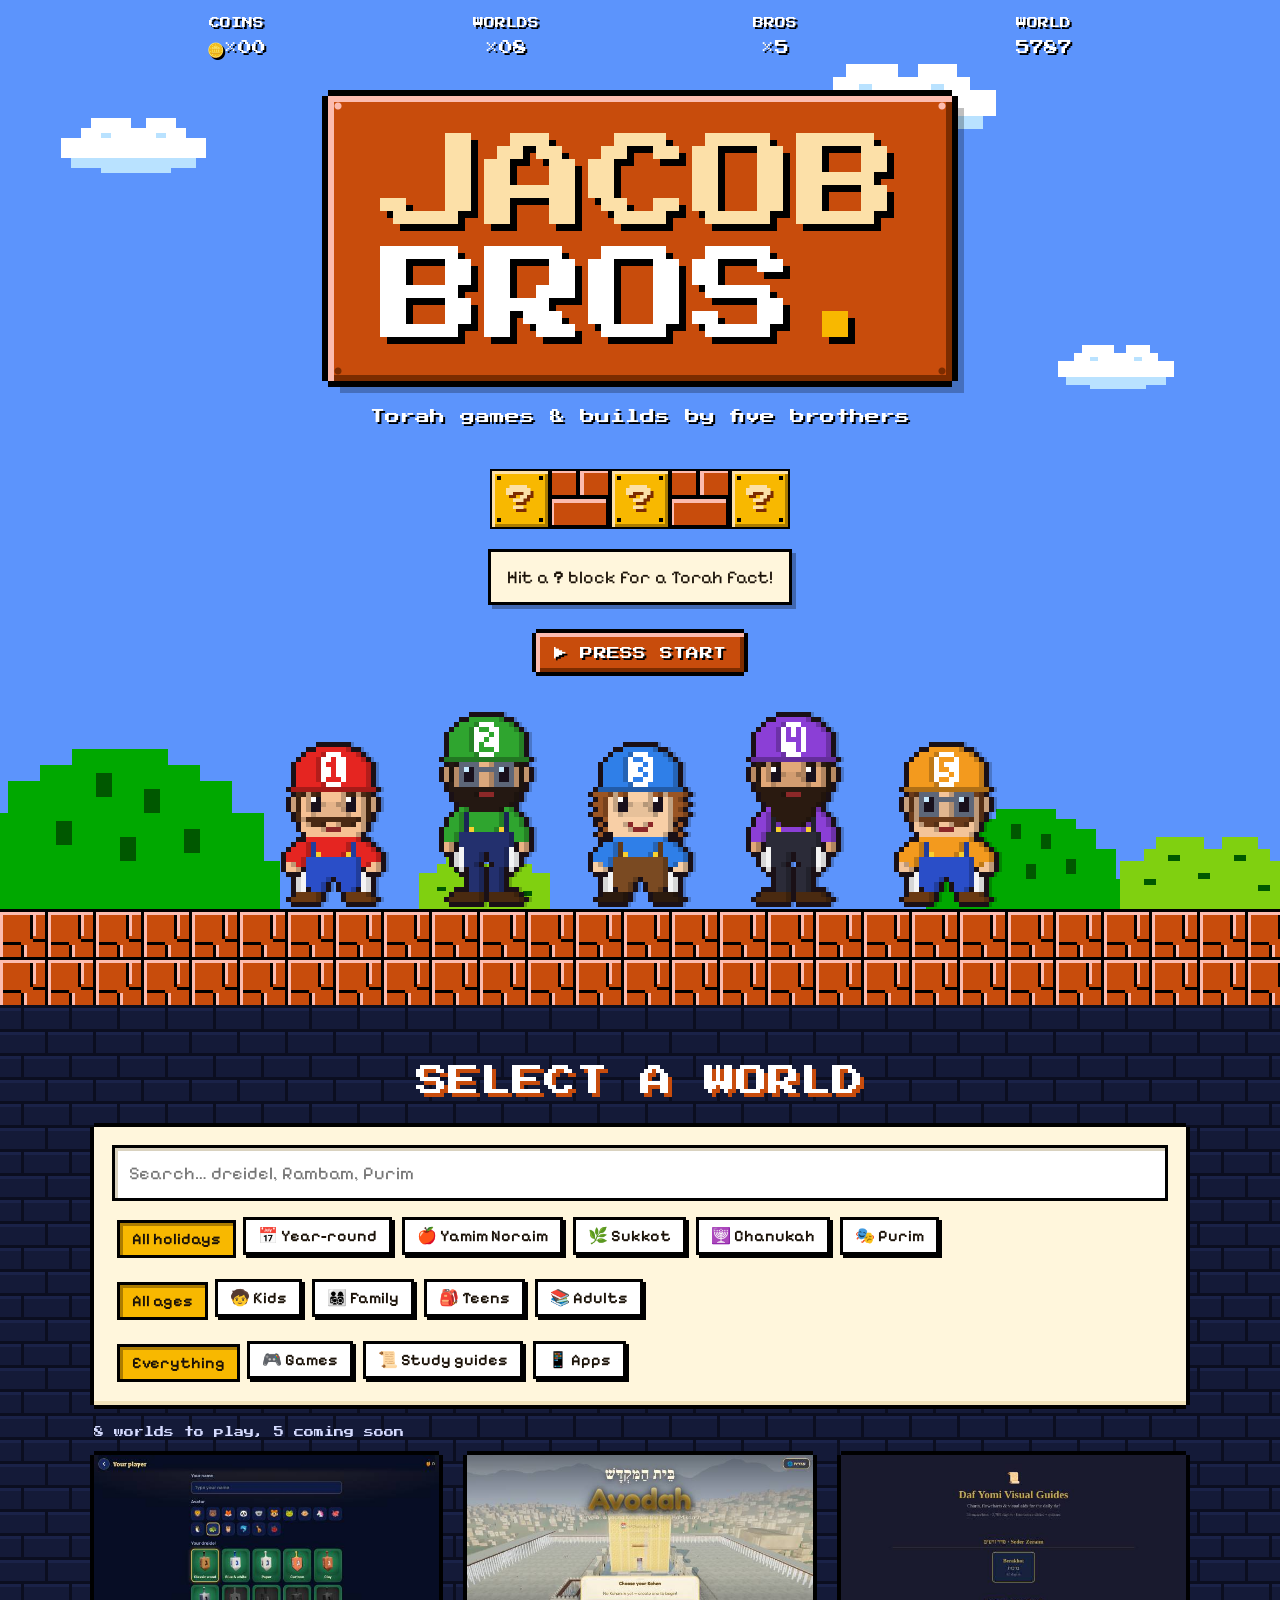
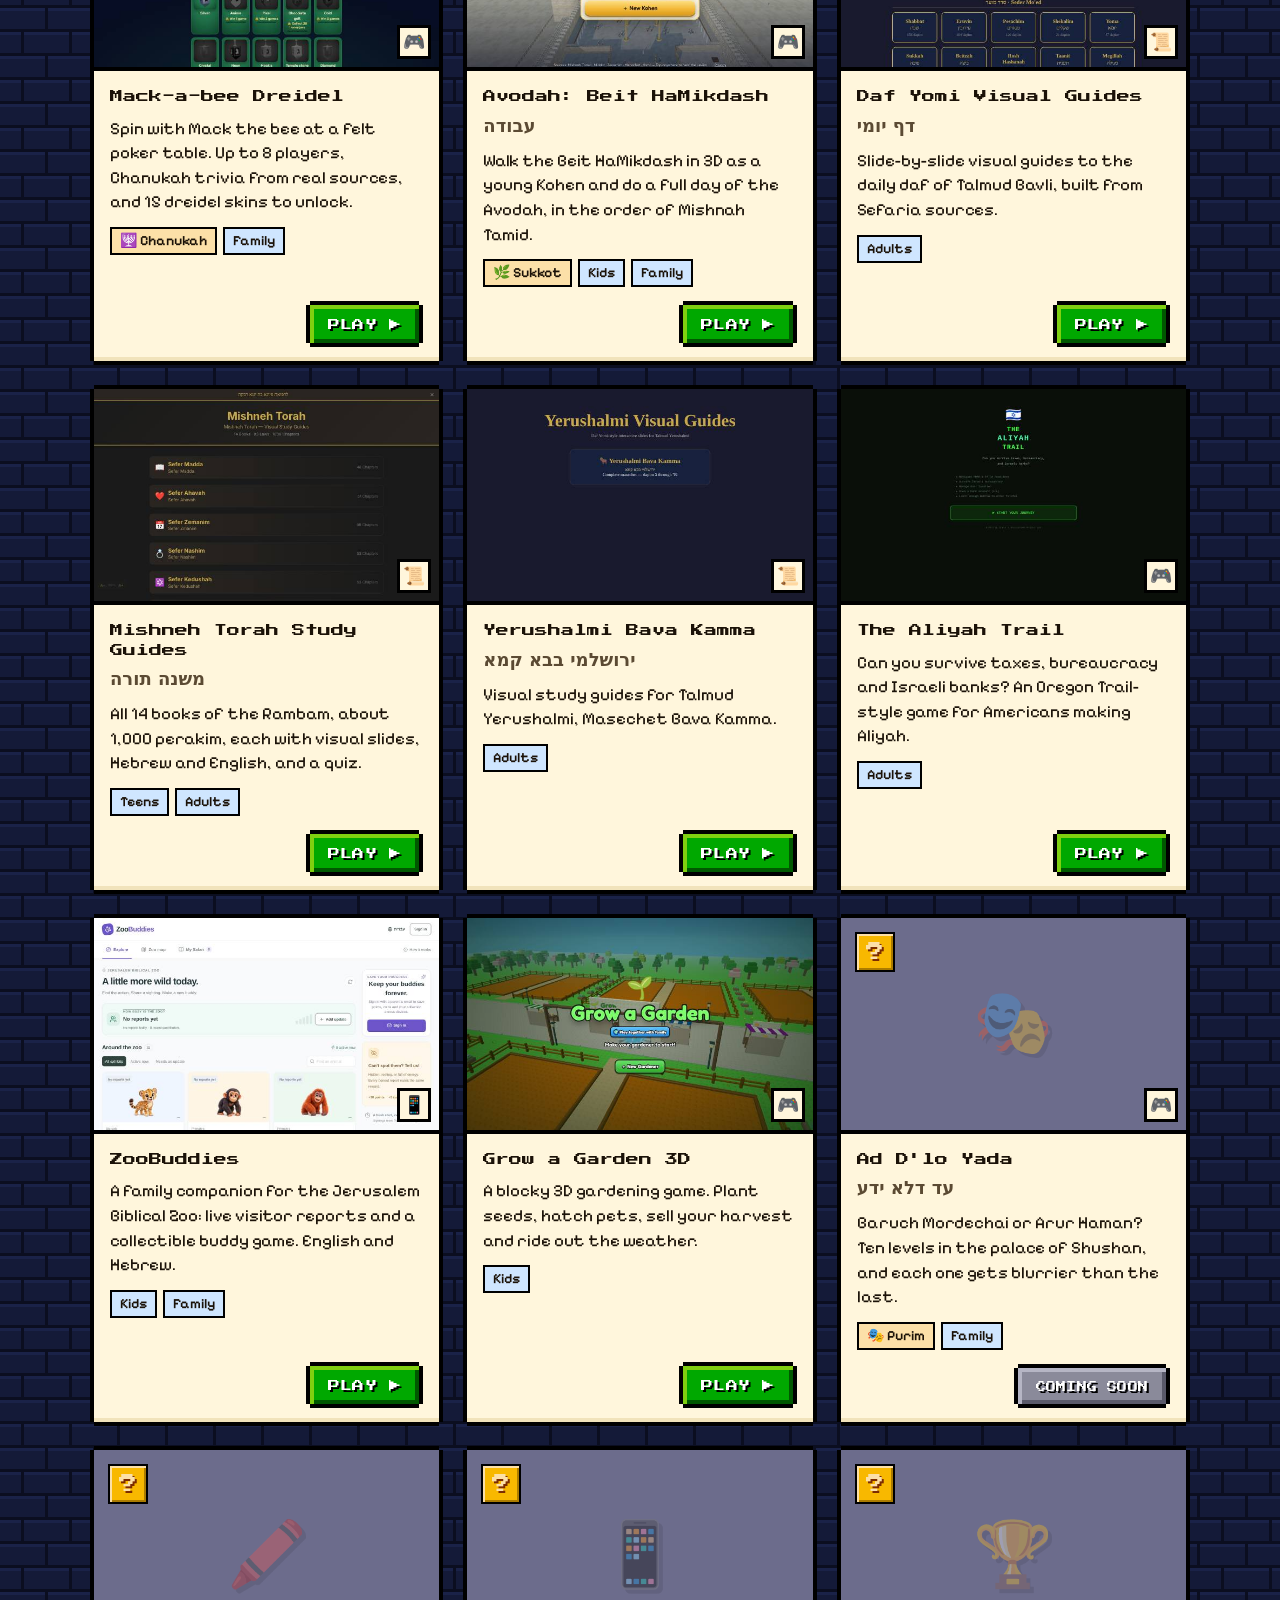
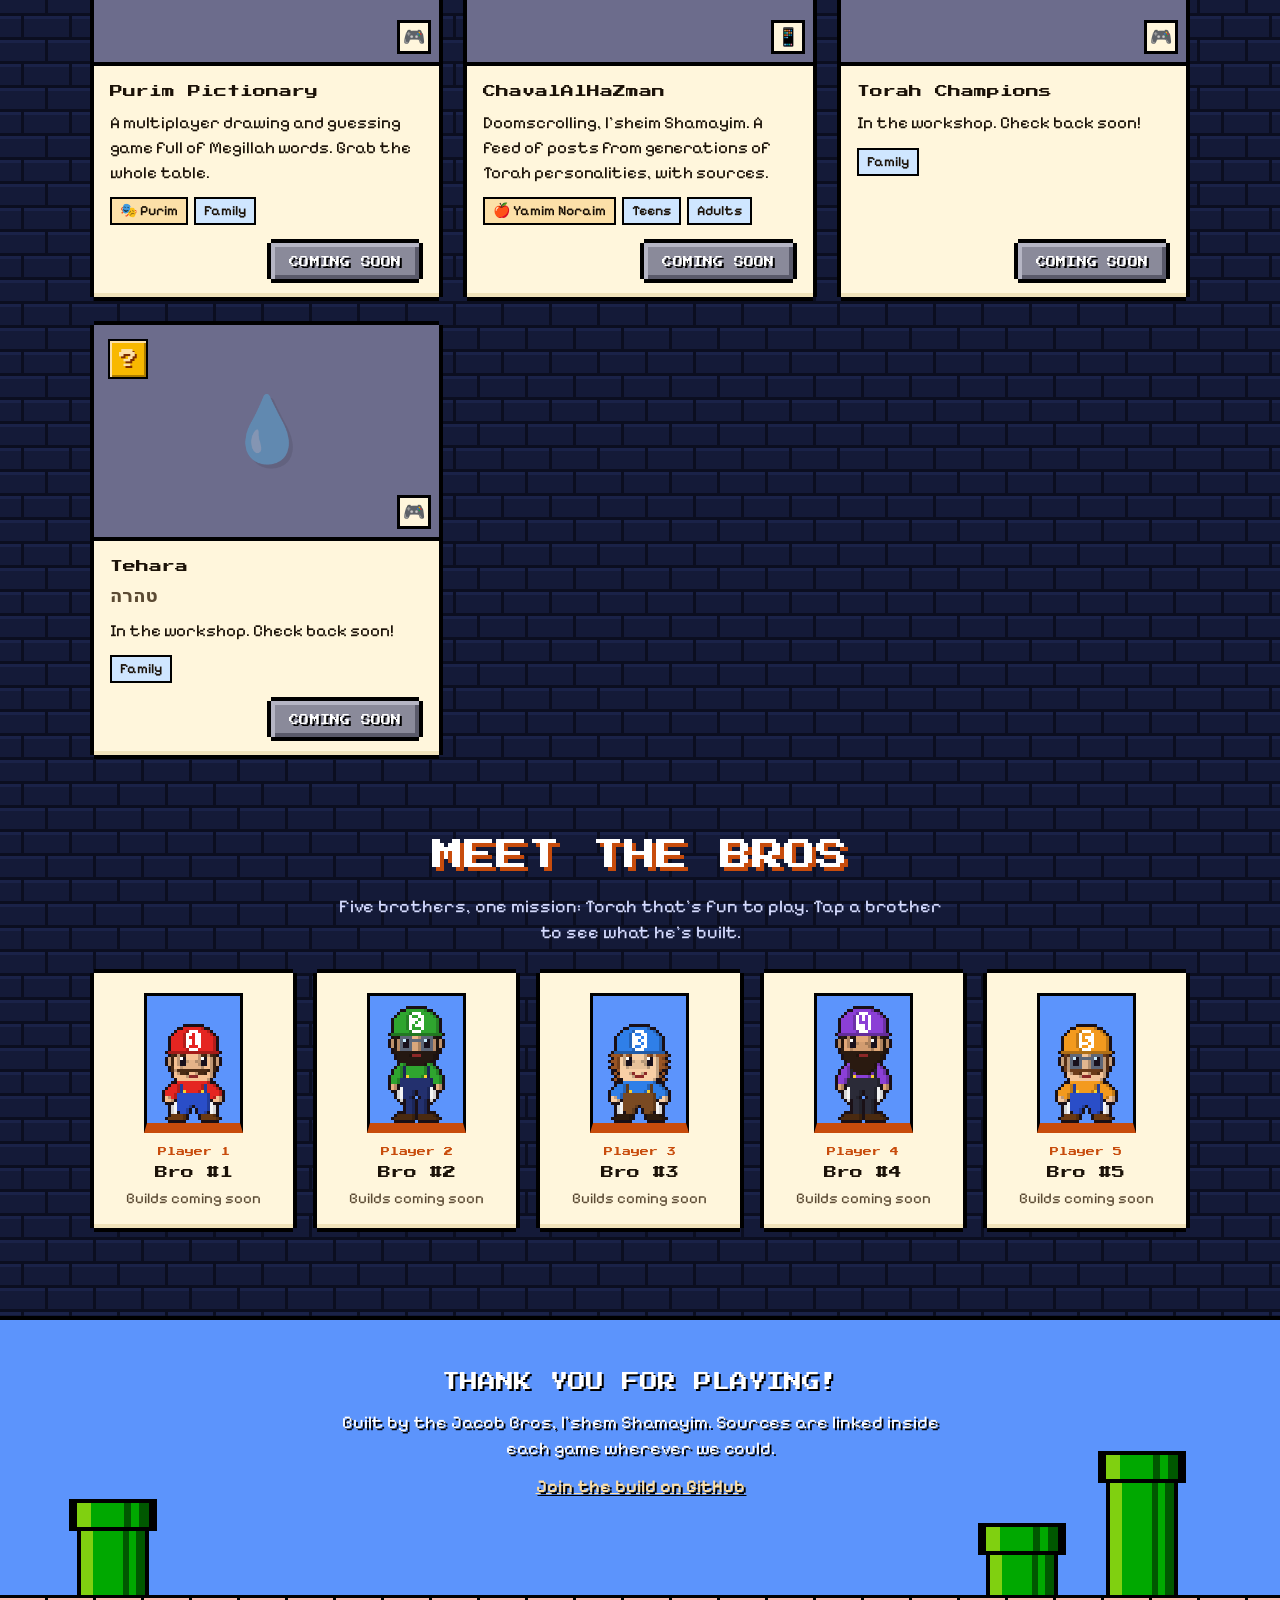
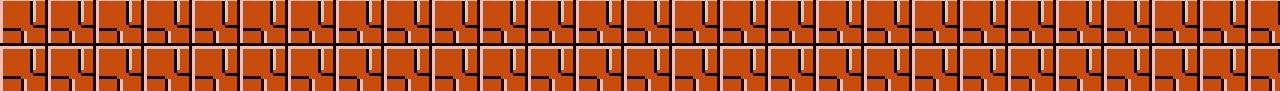
==== index.html @ c72c7d1b "Redraw the bros as Mario-style pixel sprites (PNG) - tools/make-bros.js draws each brother from his " ====
<!doctype html>
<html lang="en">
<head>
  <meta charset="utf-8">
  <meta name="viewport" content="width=device-width, initial-scale=1, viewport-fit=cover">
  <title>Jacob Bros: Torah Games</title>
  <meta name="description" content="Torah games, study guides and builds by the five Jacob Bros, all in one place. Find something to play by holiday, age or brother.">
  <meta property="og:title" content="Jacob Bros">
  <meta property="og:description" content="Torah games, study guides and builds by five brothers, all in one place.">
  <meta name="theme-color" content="#5c94fc">
  <link rel="icon" href="icon.svg" type="image/svg+xml">
  <link rel="preconnect" href="https://fonts.googleapis.com">
  <link rel="preconnect" href="https://fonts.gstatic.com" crossorigin>
  <link href="https://fonts.googleapis.com/css2?family=Press+Start+2P&family=Pixelify+Sans:wght@400;600&display=swap" rel="stylesheet">
  <link rel="stylesheet" href="css/style.css">
</head>
<body>
  <a class="skip" href="#worlds">Skip to the games</a>

  <header class="hud" aria-label="Site status">
    <div class="hud-cell"><span class="hud-label">COINS</span><span class="hud-value" id="hud-coins">🪙×00</span></div>
    <div class="hud-cell"><span class="hud-label">WORLDS</span><span class="hud-value" id="hud-games">×00</span></div>
    <div class="hud-cell"><span class="hud-label">BROS</span><span class="hud-value" id="hud-bros">×5</span></div>
    <div class="hud-cell"><span class="hud-label">WORLD</span><span class="hud-value" id="hud-year">5787</span></div>
  </header>

  <section class="hero" aria-labelledby="title">
    <div class="sky" aria-hidden="true">
      <div class="cloud c1"></div>
      <div class="cloud c2"></div>
      <div class="cloud c3"></div>
      <div class="hill h1"></div>
      <div class="hill h2"></div>
      <div class="bush b1"></div>
      <div class="bush b2"></div>
    </div>

    <div class="hero-inner">
      <h1 id="title" class="title-board">
        <span class="title-line">JACOB</span>
        <span class="title-line">BROS<span class="title-dot">.</span></span>
      </h1>
      <p class="tagline">Torah games &amp; builds by five brothers</p>

      <div class="blocks" id="blocks" role="group" aria-label="Question blocks. Hit one for a Torah fact.">
        <button class="qblock" type="button" aria-label="Hit the block for a Torah fact">?</button>
        <span class="brick" aria-hidden="true"></span>
        <button class="qblock" type="button" aria-label="Hit the block for a Torah fact">?</button>
        <span class="brick" aria-hidden="true"></span>
        <button class="qblock" type="button" aria-label="Hit the block for a Torah fact">?</button>
      </div>
      <p class="fact" id="fact" role="status" aria-live="polite">Hit a <b>?</b> block for a Torah fact!</p>

      <a class="btn btn-start" href="#worlds">▶ PRESS START</a>
    </div>

    <div class="bros-stage" id="bros-stage" aria-label="The five brothers. Tap one to meet him."></div>
  </section>

  <div class="ground" aria-hidden="true"></div>

  <main>
    <section id="worlds" class="section" aria-labelledby="worlds-title">
      <h2 id="worlds-title" class="section-title">SELECT A WORLD</h2>

      <div class="from-banner panel" id="from-banner" hidden></div>

      <div class="filters panel" role="search">
        <label class="search">
          <span class="visually-hidden">Search games</span>
          <input id="q" type="search" placeholder="Search… dreidel, Rambam, Purim" autocomplete="off">
        </label>
        <div class="filter-group" data-group="holiday" role="group" aria-label="Holiday"></div>
        <div class="filter-group" data-group="age" role="group" aria-label="Age"></div>
        <div class="filter-group" data-group="type" role="group" aria-label="Type"></div>
        <div class="filter-group filter-bros" data-group="by" role="group" aria-label="Built by"></div>
      </div>

      <p class="results-count" id="results-count" aria-live="polite"></p>
      <div class="grid" id="grid"></div>
      <div class="empty panel" id="empty" hidden>
        <p class="empty-title">NO WORLDS HERE… YET!</p>
        <p>Try another filter, or <button class="link-btn" type="button" id="clear-filters">clear them all</button>.</p>
      </div>
    </section>

    <section id="bros" class="section" aria-labelledby="bros-title">
      <h2 id="bros-title" class="section-title">MEET THE BROS</h2>
      <p class="section-sub">Five brothers, one mission: Torah that's fun to play. Tap a brother to see what he's built.</p>
      <div class="bro-cards" id="bro-cards"></div>
    </section>
  </main>

  <footer class="footer">
    <div class="pipes" aria-hidden="true">
      <div class="pipe p1"></div>
      <div class="pipe p2"></div>
      <div class="pipe p3"></div>
    </div>
    <div class="footer-inner">
      <p class="footer-title">THANK YOU FOR PLAYING!</p>
      <p>Built by the Jacob Bros, l'shem Shamayim. Sources are linked inside each game wherever we could.</p>
      <p><a href="https://github.com/Y2JCPA/JacobBros">Join the build on GitHub</a></p>
    </div>
    <div class="ground ground-footer" aria-hidden="true"></div>
  </footer>

  <dialog class="bro-dialog panel" id="bro-dialog" aria-labelledby="bro-dialog-name">
    <form method="dialog"><button class="dialog-close" aria-label="Close">✕</button></form>
    <div class="bro-dialog-body" id="bro-dialog-body"></div>
  </dialog>

  <script src="data/games.js"></script>
  <script src="data/brothers.js"></script>
  <script src="js/app.js"></script>
</body>
</html>
---- css/style.css ----
/* Jacob Bros: an original 8-bit world. All pixel art here is drawn in CSS/SVG. */

:root {
  --sky: #5c94fc;
  --sky-light: #9cbcfc;
  --cloud: #ffffff;
  --cloud-shade: #b9e2ff;
  --brick: #c84c0c;
  --brick-light: #fcbcb0;
  --brick-dark: #7c2c00;
  --gold: #f8b800;
  --gold-dark: #ac7c00;
  --gold-light: #fce0a8;
  --green: #00a800;
  --green-light: #80d010;
  --green-dark: #005800;
  --ink: #000000;
  --paper: #fff6dc;
  --paper-dim: #f1e3bb;
  --text: #1b1208;
  --muted: #5b4a33;
  --under: #10132a;
  --white: #ffffff;
  --px: 4px;

  --font-pixel: "Press Start 2P", ui-monospace, monospace;
  --font-body: "Pixelify Sans", ui-rounded, system-ui, sans-serif;

  /* Pixel tiles, 16x16 */
  --tile-brick: url("data:image/svg+xml,%3Csvg xmlns='http://www.w3.org/2000/svg' viewBox='0 0 16 16' shape-rendering='crispEdges'%3E%3Crect width='16' height='16' fill='%23c84c0c'/%3E%3Crect width='16' height='1' fill='%23fcbcb0'/%3E%3Crect y='8' width='16' height='1' fill='%23fcbcb0'/%3E%3Crect y='7' width='16' height='1' fill='%23000'/%3E%3Crect y='15' width='16' height='1' fill='%23000'/%3E%3Crect x='7' width='1' height='7' fill='%23000'/%3E%3Crect x='15' y='8' width='1' height='7' fill='%23000'/%3E%3Crect x='8' y='1' width='1' height='6' fill='%23fcbcb0'/%3E%3Crect y='9' width='1' height='6' fill='%23fcbcb0'/%3E%3C/svg%3E");
  --tile-ground: url("data:image/svg+xml,%3Csvg xmlns='http://www.w3.org/2000/svg' viewBox='0 0 16 16' shape-rendering='crispEdges'%3E%3Crect width='16' height='16' fill='%23c84c0c'/%3E%3Crect width='15' height='1' fill='%23fcbcb0'/%3E%3Crect width='1' height='15' fill='%23fcbcb0'/%3E%3Crect x='15' width='1' height='16' fill='%23000'/%3E%3Crect y='15' width='16' height='1' fill='%23000'/%3E%3Crect x='10' y='1' width='1' height='8' fill='%23000'/%3E%3Crect x='11' y='9' width='4' height='1' fill='%23000'/%3E%3Crect x='1' y='10' width='6' height='1' fill='%23000'/%3E%3Crect x='7' y='11' width='1' height='4' fill='%23000'/%3E%3Crect x='11' y='1' width='1' height='7' fill='%23fcbcb0'/%3E%3Crect x='8' y='11' width='1' height='4' fill='%23fcbcb0'/%3E%3C/svg%3E");
  --tile-under: url("data:image/svg+xml,%3Csvg xmlns='http://www.w3.org/2000/svg' viewBox='0 0 16 16' shape-rendering='crispEdges'%3E%3Crect width='16' height='16' fill='%23141a38'/%3E%3Crect width='16' height='1' fill='%231a2248'/%3E%3Crect y='8' width='16' height='1' fill='%231a2248'/%3E%3Crect y='7' width='16' height='1' fill='%230b0e20'/%3E%3Crect y='15' width='16' height='1' fill='%230b0e20'/%3E%3Crect x='7' width='1' height='7' fill='%230b0e20'/%3E%3Crect x='15' y='8' width='1' height='7' fill='%230b0e20'/%3E%3C/svg%3E");
  --art-cloud: url("data:image/svg+xml,%3Csvg xmlns='http://www.w3.org/2000/svg' viewBox='0 0 32 12' shape-rendering='crispEdges'%3E%3Cg fill='%23fff'%3E%3Crect x='8' width='8' height='2'/%3E%3Crect x='19' width='6' height='2'/%3E%3Crect x='6' y='2' width='21' height='2'/%3E%3Crect x='2' y='4' width='29' height='4'/%3E%3C/g%3E%3Crect x='4' y='8' width='25' height='2' fill='%23b9e2ff'/%3E%3Crect x='10' y='10' width='14' height='1' fill='%23b9e2ff'/%3E%3Crect x='10' y='3' width='2' height='1' fill='%23b9e2ff'/%3E%3Crect x='21' y='3' width='2' height='1' fill='%23b9e2ff'/%3E%3C/svg%3E");
  --art-bush: url("data:image/svg+xml,%3Csvg xmlns='http://www.w3.org/2000/svg' viewBox='0 0 32 12' shape-rendering='crispEdges'%3E%3Cg fill='%2380d010'%3E%3Crect x='8' width='8' height='2'/%3E%3Crect x='19' width='6' height='2'/%3E%3Crect x='6' y='2' width='21' height='2'/%3E%3Crect x='2' y='4' width='29' height='8'/%3E%3C/g%3E%3Cg fill='%23005800'%3E%3Crect x='10' y='3' width='2' height='1'/%3E%3Crect x='21' y='3' width='2' height='1'/%3E%3Crect x='6' y='7' width='2' height='1'/%3E%3Crect x='15' y='6' width='2' height='1'/%3E%3Crect x='25' y='8' width='2' height='1'/%3E%3C/g%3E%3C/svg%3E");
  --art-hill: url("data:image/svg+xml,%3Csvg xmlns='http://www.w3.org/2000/svg' viewBox='0 0 40 20' shape-rendering='crispEdges'%3E%3Cg fill='%2300a800'%3E%3Crect x='14' width='12' height='2'/%3E%3Crect x='10' y='2' width='20' height='2'/%3E%3Crect x='6' y='4' width='28' height='4'/%3E%3Crect x='2' y='8' width='36' height='6'/%3E%3Crect y='14' width='40' height='6'/%3E%3C/g%3E%3Cg fill='%23005800'%3E%3Crect x='17' y='3' width='2' height='3'/%3E%3Crect x='23' y='5' width='2' height='3'/%3E%3Crect x='12' y='9' width='2' height='3'/%3E%3Crect x='20' y='11' width='2' height='3'/%3E%3Crect x='28' y='10' width='2' height='3'/%3E%3C/g%3E%3C/svg%3E");
}

*, *::before, *::after { box-sizing: border-box; }

html { scroll-behavior: smooth; }

body {
  margin: 0;
  background: var(--under) var(--tile-under) repeat;
  background-size: 48px 48px;
  color: var(--text);
  font-family: var(--font-body);
  font-size: 18px;
  line-height: 1.45;
  -webkit-font-smoothing: antialiased;
  overflow-x: hidden;
}

img { max-width: 100%; display: block; }
a { color: inherit; }
button { font: inherit; color: inherit; }

:focus-visible { outline: 3px dashed var(--white); outline-offset: 3px; }

.visually-hidden {
  position: absolute !important; width: 1px; height: 1px; overflow: hidden;
  clip: rect(0 0 0 0); white-space: nowrap;
}

.skip {
  position: absolute; left: 16px; top: -60px; z-index: 50;
  background: var(--gold); color: var(--ink); padding: 10px 14px;
  font-family: var(--font-pixel); font-size: 11px; text-decoration: none;
}
.skip:focus { top: 16px; }

/* ---------- shared pixel pieces ---------- */

.panel {
  background: var(--paper);
  box-shadow:
    0 calc(var(--px) * -1) 0 0 var(--ink),
    0 var(--px) 0 0 var(--ink),
    calc(var(--px) * -1) 0 0 0 var(--ink),
    var(--px) 0 0 0 var(--ink),
    inset 0 calc(var(--px) * -1) 0 0 var(--paper-dim);
}

.btn {
  display: inline-block;
  font-family: var(--font-pixel);
  font-size: 13px;
  line-height: 1;
  letter-spacing: .02em;
  text-decoration: none;
  text-transform: uppercase;
  color: var(--white);
  background: var(--brick);
  padding: 14px 18px 12px;
  border: 0;
  cursor: pointer;
  box-shadow:
    0 -4px 0 0 var(--ink), 0 4px 0 0 var(--ink), -4px 0 0 0 var(--ink), 4px 0 0 0 var(--ink),
    inset 4px 4px 0 0 var(--brick-light), inset -4px -4px 0 0 var(--brick-dark);
  text-shadow: 2px 2px 0 var(--ink);
  transition: transform .06s steps(1);
}
.btn:hover { transform: translateY(-2px); }
.btn:active { transform: translateY(2px); }
.btn-small { font-size: 11px; padding: 12px 14px 10px; }

.chip {
  display: inline-flex; align-items: center; gap: 6px;
  font-family: var(--font-body);
  font-size: 16px; font-weight: 600;
  line-height: 1;
  padding: 8px 12px;
  background: var(--white);
  border: 3px solid var(--ink);
  box-shadow: 3px 3px 0 0 var(--ink);
  cursor: pointer;
  text-decoration: none;
  white-space: nowrap;
}
.chip:hover { background: var(--gold-light); }
.chip[aria-pressed="true"] {
  background: var(--gold);
  box-shadow: inset 3px 3px 0 0 var(--gold-dark);
  transform: translate(3px, 3px);
}
.chip-sprite { display: inline-block; }
.chip-sprite .sprite { height: 22px; width: auto; }

.sprite { display: block; width: 100%; height: auto; image-rendering: pixelated; -webkit-user-drag: none; user-select: none; }

/* ---------- HUD ---------- */

.hud {
  position: relative; z-index: 3;
  display: grid;
  grid-template-columns: repeat(4, 1fr);
  gap: 8px;
  padding: 16px max(16px, env(safe-area-inset-right)) 0 max(16px, env(safe-area-inset-left));
  max-width: 1100px;
  margin: 0 auto;
  font-family: var(--font-pixel);
  color: var(--white);
  text-shadow: 2px 2px 0 var(--ink);
  background: transparent;
}
body > .hud { position: absolute; left: 0; right: 0; }
.hud-cell { display: flex; flex-direction: column; gap: 6px; text-align: center; }
.hud-label { font-size: 9px; }
.hud-value { font-size: 12px; }

/* ---------- hero (overworld) ---------- */

.hero {
  position: relative;
  background: var(--sky);
  overflow: hidden;
  padding: 88px 16px 0;
  min-height: min(100svh, 860px);
  display: flex;
  flex-direction: column;
  justify-content: space-between;
}

.sky { position: absolute; inset: 0; pointer-events: none; }

.cloud, .bush, .hill { position: absolute; background-repeat: no-repeat; background-size: 100% 100%; image-rendering: pixelated; }
.cloud { background-image: var(--art-cloud); width: 160px; height: 60px; animation: drift 80s linear infinite; }
.c1 { top: 13%; left: 4%; }
.c2 { top: 7%; left: 62%; width: 208px; height: 78px; animation-duration: 110s; }
.c3 { top: 38%; left: 82%; width: 128px; height: 48px; animation-duration: 95s; }

.hill { background-image: var(--art-hill); bottom: 0; }
.h1 { left: -40px; width: 320px; height: 160px; }
.h2 { right: 12%; width: 200px; height: 100px; }

.bush { background-image: var(--art-bush); bottom: 0; }
.b1 { left: 32%; width: 144px; height: 54px; }
.b2 { right: -20px; width: 192px; height: 72px; }

@keyframes drift {
  from { transform: translateX(0); }
  50%  { transform: translateX(-40px); }
  to   { transform: translateX(0); }
}

.hero-inner {
  position: relative; z-index: 2;
  display: flex; flex-direction: column; align-items: center;
  text-align: center;
  gap: 20px;
  max-width: 900px;
  margin: 0 auto;
  width: 100%;
}

.title-board {
  margin: 8px 0 0;
  padding: .32em .5em .26em;
  font-family: var(--font-pixel);
  font-weight: 400;
  font-size: clamp(38px, 11.5vw, 104px);
  line-height: 1.08;
  color: var(--gold-light);
  text-shadow: .07em .07em 0 var(--ink);
  background:
    radial-gradient(circle at 10px 10px, var(--brick-light) 3px, transparent 4px),
    radial-gradient(circle at calc(100% - 10px) 10px, var(--brick-light) 3px, transparent 4px),
    radial-gradient(circle at 10px calc(100% - 10px), var(--brick-dark) 3px, transparent 4px),
    radial-gradient(circle at calc(100% - 10px) calc(100% - 10px), var(--brick-dark) 3px, transparent 4px),
    var(--brick);
  box-shadow:
    0 -6px 0 0 var(--ink), 0 6px 0 0 var(--ink), -6px 0 0 0 var(--ink), 6px 0 0 0 var(--ink),
    inset 6px 6px 0 0 var(--brick-light), inset -6px -6px 0 0 var(--brick-dark),
    12px 12px 0 0 rgba(0, 0, 0, .25);
  display: flex; flex-direction: column;
}
.title-line { display: block; }
.title-line:nth-child(2) { color: var(--white); }
.title-dot { color: var(--gold); }

.tagline {
  margin: 4px 0 0;
  font-family: var(--font-pixel);
  font-size: clamp(10px, 2.6vw, 15px);
  line-height: 1.6;
  color: var(--white);
  text-shadow: 2px 2px 0 var(--ink);
}

.blocks { display: flex; gap: 0; margin-top: 20px; }
.qblock, .brick {
  position: relative;
  width: clamp(44px, 12vw, 60px);
  aspect-ratio: 1;
  border: 0;
  padding: 0;
}
.brick { background: var(--tile-brick) 0 0 / 100% 100%; image-rendering: pixelated; box-shadow: inset 0 0 0 2px var(--ink); }
.qblock {
  cursor: pointer;
  font-family: var(--font-pixel);
  font-size: clamp(20px, 5.5vw, 28px);
  color: var(--gold-light);
  text-shadow: 3px 3px 0 var(--brick-dark);
  background: var(--gold);
  box-shadow:
    inset 0 0 0 2px var(--ink),
    inset 5px 5px 0 0 var(--gold-light),
    inset -5px -5px 0 0 var(--gold-dark);
  animation: shimmer 1.6s steps(1) infinite;
}
.qblock::before {
  content: ""; position: absolute; inset: 7px; pointer-events: none;
  background:
    linear-gradient(var(--ink), var(--ink)) top left / 4px 4px no-repeat,
    linear-gradient(var(--ink), var(--ink)) top right / 4px 4px no-repeat,
    linear-gradient(var(--ink), var(--ink)) bottom left / 4px 4px no-repeat,
    linear-gradient(var(--ink), var(--ink)) bottom right / 4px 4px no-repeat;
}
.qblock.bump { animation: bump .22s steps(4), shimmer 1.6s steps(1) infinite; }

@keyframes shimmer {
  0%, 60% { background-color: var(--gold); }
  70%     { background-color: #e09000; }
  80%     { background-color: #c07000; }
  90%     { background-color: #e09000; }
}
@keyframes bump {
  0%, 100% { transform: translateY(0); }
  50%      { transform: translateY(-14px); }
}

.coin-pop {
  position: absolute; left: 50%; top: -6px; z-index: 5;
  width: 16px; height: 24px; margin-left: -8px;
  background: var(--gold);
  border: 3px solid var(--ink);
  box-shadow: inset 3px 0 0 var(--gold-light), inset -3px 0 0 var(--gold-dark);
  pointer-events: none;
  animation: coin .6s steps(8) forwards;
}
@keyframes coin {
  0%   { transform: translateY(0) scaleX(1); opacity: 1; }
  25%  { transform: translateY(-40px) scaleX(.3); }
  50%  { transform: translateY(-64px) scaleX(1); }
  75%  { transform: translateY(-56px) scaleX(.3); opacity: 1; }
  100% { transform: translateY(-40px) scaleX(1); opacity: 0; }
}

.fact {
  margin: 0;
  max-width: 560px;
  min-height: 3em;
  padding: 12px 16px;
  font-size: 18px;
  background: var(--paper);
  color: var(--text);
  border: 3px solid var(--ink);
  box-shadow: 4px 4px 0 0 rgba(0, 0, 0, .3);
}

.btn-start { margin-top: 8px; animation: blink 1.2s steps(1) infinite; }
@keyframes blink { 50% { color: var(--gold-light); } }

.bros-stage {
  position: relative; z-index: 2;
  display: flex; justify-content: center; align-items: flex-end;
  gap: clamp(6px, 3vw, 40px);
  margin: 40px auto 0;
  padding: 0 0 2px;
  width: 100%;
  max-width: 900px;
}
.bro {
  position: relative;
  width: 46px; /* 2x the 23px sprite; bigger screens use 3x and 4x */
  padding: 0; border: 0; background: none; cursor: pointer;
  display: flex; flex-direction: column; align-items: center;
  animation: idle 1.4s steps(1) infinite;
  animation-delay: calc(var(--i) * -.28s);
}
.bro .sprite { filter: drop-shadow(3px 0 0 rgba(0, 0, 0, .2)); }
.bro-name {
  position: absolute; bottom: calc(100% + 6px); left: 50%; transform: translateX(-50%);
  font-family: var(--font-pixel); font-size: 8px; line-height: 1.3; white-space: nowrap;
  color: var(--white); text-shadow: 2px 2px 0 var(--ink);
  opacity: 0; transition: opacity .1s steps(1);
}
.bro:hover .bro-name, .bro:focus-visible .bro-name { opacity: 1; }
.bro.jump { animation: jump .4s steps(6); }
.bro .coin-pop { top: -10px; }

@keyframes idle { 50% { transform: translateY(-3px); } }
@keyframes jump {
  0%, 100% { transform: translateY(0); }
  45%, 55% { transform: translateY(-56px); }
}

.ground {
  position: relative; z-index: 2;
  height: 96px;
  background: var(--tile-ground) 0 0 / 48px 48px repeat;
  image-rendering: pixelated;
  border-top: 3px solid var(--ink);
}

/* ---------- sections (underground) ---------- */

main { padding: 0 16px; }

.section {
  max-width: 1100px;
  margin: 0 auto;
  padding: 56px 0 24px;
}

.section-title {
  margin: 0 0 24px;
  font-family: var(--font-pixel);
  font-weight: 400;
  font-size: clamp(18px, 4.6vw, 32px);
  line-height: 1.3;
  text-align: center;
  color: var(--white);
  text-shadow: 4px 4px 0 var(--brick);
}
.section-sub {
  margin: -8px auto 28px;
  max-width: 620px;
  text-align: center;
  color: #d6dcff;
}

.from-banner { padding: 16px 20px; margin: 0 4px 28px; text-align: center; background: var(--gold-light); }
.from-banner p { margin: 0; }
.from-title { font-family: var(--font-pixel); font-size: 12px; line-height: 1.6; margin-bottom: 8px !important; }

.filters {
  display: flex; flex-direction: column; gap: 14px;
  padding: 18px;
  margin: 0 4px 20px;
}
.search input {
  width: 100%;
  font: inherit; font-size: 18px;
  padding: 12px 14px;
  background: var(--white);
  border: 3px solid var(--ink);
  box-shadow: inset 3px 3px 0 0 #d9d2bf;
  border-radius: 0;
  -webkit-appearance: none; appearance: none;
}
.search input:focus-visible { outline: 3px dashed var(--brick); outline-offset: 2px; }
.filter-group {
  display: flex; gap: 10px;
  overflow-x: auto;
  padding: 2px 6px 8px 2px;
  scrollbar-width: thin;
}
.filter-group[hidden] { display: none; }

.results-count {
  margin: 0 4px 16px;
  font-family: var(--font-pixel);
  font-size: 10px;
  color: #d6dcff;
}

.grid {
  display: grid;
  grid-template-columns: repeat(auto-fill, minmax(280px, 1fr));
  gap: 28px;
  padding: 0 4px;
}

.card { position: relative; display: flex; flex-direction: column; }
.card-next::before {
  content: "NEXT UP";
  position: absolute; z-index: 2; top: -14px; left: 14px;
  font-family: var(--font-pixel); font-size: 9px;
  padding: 6px 8px 5px;
  background: var(--green-light); color: var(--ink);
  border: 3px solid var(--ink);
}
.card-screen {
  position: relative;
  aspect-ratio: 16 / 10;
  background: var(--sky);
  border-bottom: 4px solid var(--ink);
  overflow: hidden;
  display: grid; place-items: center;
}
.card-screen::before {
  content: attr(data-emoji);
  font-size: 64px;
  filter: drop-shadow(4px 4px 0 rgba(0, 0, 0, .25));
}
.card-screen img { position: absolute; inset: 0; width: 100%; height: 100%; object-fit: cover; object-position: top; }
.card-type {
  position: absolute; right: 8px; bottom: 8px;
  width: 34px; height: 34px; display: grid; place-items: center;
  font-size: 18px;
  background: var(--paper); border: 3px solid var(--ink);
}
.card-soon .card-screen { background: #6c6c8c; }
.card-soon .card-screen::before { opacity: .35; }
.soon-block {
  position: absolute; top: 14px; left: 14px;
  width: 40px; height: 40px; display: grid; place-items: center;
  font-family: var(--font-pixel); font-size: 18px;
  color: var(--gold-light); text-shadow: 2px 2px 0 var(--brick-dark);
  background: var(--gold);
  box-shadow: inset 0 0 0 2px var(--ink), inset 4px 4px 0 var(--gold-light), inset -4px -4px 0 var(--gold-dark);
}

.card-body { padding: 16px 16px 8px; flex: 1; }
.card-title {
  margin: 0;
  font-family: var(--font-pixel); font-weight: 400;
  font-size: 13px; line-height: 1.5;
}
.card-hebrew { margin: 6px 0 0; font-family: system-ui, sans-serif; font-weight: 600; color: var(--muted); text-align: left; }
.card-blurb { margin: 10px 0 12px; font-size: 17px; }
.card-tags { display: flex; flex-wrap: wrap; gap: 6px; }
.tag {
  font-size: 14px; font-weight: 600; line-height: 1;
  padding: 5px 8px;
  background: var(--gold-light);
  border: 2px solid var(--ink);
}
.tag-age { background: #cfe6ff; }

.card-foot {
  display: flex; justify-content: space-between; align-items: center; gap: 10px;
  padding: 10px 16px 18px;
}
.card-bros { display: flex; align-items: flex-end; gap: 6px; }
.by-bro { width: 23px; align-self: flex-end; padding: 0; border: 0; background: none; cursor: pointer; }
.by-bro:hover { transform: translateY(-3px); }
.btn-play { background: var(--green); box-shadow:
  0 -4px 0 0 var(--ink), 0 4px 0 0 var(--ink), -4px 0 0 0 var(--ink), 4px 0 0 0 var(--ink),
  inset 4px 4px 0 0 var(--green-light), inset -4px -4px 0 0 var(--green-dark);
  font-size: 12px; margin-right: 4px;
}
.btn-play.is-disabled {
  background: #8a8a9a; cursor: default; font-size: 10px;
  box-shadow: 0 -4px 0 0 var(--ink), 0 4px 0 0 var(--ink), -4px 0 0 0 var(--ink), 4px 0 0 0 var(--ink),
    inset 4px 4px 0 0 #b5b5c4, inset -4px -4px 0 0 #5a5a6a;
}
.btn-play.is-disabled:hover { transform: none; }

.empty { padding: 28px; text-align: center; margin: 0 4px; }
.empty-title { font-family: var(--font-pixel); font-size: 13px; line-height: 1.6; }
.link-btn { background: none; border: 0; padding: 0; text-decoration: underline; cursor: pointer; font-weight: 600; }

/* ---------- bro cards ---------- */

.bro-cards {
  display: grid;
  grid-template-columns: repeat(auto-fill, minmax(190px, 1fr));
  gap: 24px;
  padding: 0 4px;
}
.bro-card {
  display: flex; flex-direction: column; align-items: center; gap: 12px;
  padding: 20px 14px 18px;
  border: 0; cursor: pointer; text-align: center;
}
.bro-card:hover .bro-card-sprite { transform: translateY(-6px); }
.bro-card-sprite {
  width: 69px; height: 117px; padding: 10px 12px 0;
  display: flex; align-items: flex-end;
  background: var(--sky);
  border: 3px solid var(--ink);
  border-bottom: 10px solid var(--brick);
  box-sizing: content-box;
  transition: transform .1s steps(2);
}
.bro-card-text { display: flex; flex-direction: column; gap: 6px; }
.bro-card-title { font-family: var(--font-pixel); font-size: 9px; color: var(--brick); }
.bro-card-name { font-family: var(--font-pixel); font-size: 13px; line-height: 1.4; }
.bro-card-count { font-size: 15px; color: var(--muted); }

/* ---------- dialog ---------- */

.bro-dialog {
  width: min(520px, calc(100vw - 40px));
  max-height: calc(100svh - 40px);
  padding: 24px 22px 22px;
  border: 0;
  color: var(--text);
  overflow: auto;
}
.bro-dialog::backdrop { background: rgba(5, 8, 25, .7); }
.bro-dialog[open] { animation: pop .18s steps(3); }
@keyframes pop { from { transform: scale(.85); } to { transform: scale(1); } }
.dialog-close {
  position: absolute; top: 10px; right: 10px;
  width: 36px; height: 36px;
  background: var(--brick); color: var(--white);
  border: 3px solid var(--ink); cursor: pointer;
  font-family: var(--font-pixel); font-size: 12px;
}
.bro-dialog-head { display: flex; gap: 18px; align-items: center; margin-right: 40px; }
.bro-dialog-sprite {
  flex: none; width: 69px; height: 117px; padding: 8px 10px 0;
  display: flex; align-items: flex-end;
  background: var(--sky); border: 3px solid var(--ink); border-bottom: 10px solid var(--brick);
  box-sizing: content-box;
}
.bro-dialog-title { margin: 0 0 8px; font-family: var(--font-pixel); font-size: 9px; color: var(--brick); }
.bro-dialog-name { margin: 0; font-family: var(--font-pixel); font-weight: 400; font-size: 16px; line-height: 1.4; }
.bro-dialog-gh { display: inline-block; margin-top: 6px; font-weight: 600; }
.bro-dialog-bio { margin: 18px 0 10px; }
.bro-dialog-facts { margin: 0 0 16px; padding-left: 20px; }
.bro-dialog-facts li { margin: 2px 0; }
.bro-dialog-sub { margin: 0 0 10px; font-family: var(--font-pixel); font-size: 10px; }
.bro-dialog-builds { display: flex; flex-wrap: wrap; gap: 10px; margin-bottom: 20px; }

/* ---------- footer (back to the overworld) ---------- */

.footer {
  position: relative;
  margin-top: 64px;
  background: var(--sky);
  color: var(--white);
  border-top: 4px solid var(--ink);
  overflow: hidden;
}
.pipes { position: absolute; left: 0; right: 0; bottom: 96px; height: 0; }
.pipe {
  position: absolute; bottom: 0;
  width: 72px;
  background: linear-gradient(90deg,
    var(--ink) 0 4px, var(--green-light) 4px 22%, var(--green) 22% 64%,
    var(--green-dark) 64% 72%, var(--green) 72% 82%, var(--green-dark) 82% calc(100% - 4px), var(--ink) calc(100% - 4px));
}
.pipe::before {
  content: ""; position: absolute; top: -32px; left: -8px; right: -8px; height: 32px;
  background: inherit;
  border: 4px solid var(--ink);
}
.p1 { left: 6%; height: 64px; }
.p2 { right: 8%; height: 112px; }
.p3 { right: calc(8% + 120px); height: 40px; display: none; }
.footer-inner {
  position: relative; z-index: 1;
  max-width: 640px; margin: 0 auto;
  padding: 48px 16px 180px;
  text-align: center;
  text-shadow: 2px 2px 0 var(--ink);
}
.footer-inner p { margin: 0 0 12px; }
.footer-title { font-family: var(--font-pixel); font-size: clamp(12px, 3.2vw, 18px); line-height: 1.6; }
.footer-inner a { color: var(--gold-light); font-weight: 600; }
.ground-footer { position: absolute; left: 0; right: 0; bottom: 0; }

/* ---------- responsive ---------- */

@media (min-width: 420px) {
  .bro { width: 69px; }
}

@media (min-width: 720px) {
  .bro { width: 92px; }
  .hud-label { font-size: 11px; }
  .hud-value { font-size: 14px; }
  .bro-name { font-size: 10px; }
  .p3 { display: block; }
}

@media (min-width: 1000px) {
  .bro { width: 115px; }
}

@media (max-width: 520px) {
  body { font-size: 17px; }
  .h2, .b1 { display: none; }
  .c3 { display: none; }
  .hero { padding-top: 80px; min-height: 0; }
  .bros-stage { margin-top: 56px; }
  .grid { grid-template-columns: 1fr; }
  .bro-cards { grid-template-columns: 1fr 1fr; gap: 18px; }
  .bro-card-sprite { width: 46px; height: 78px; }
  .bro-card-name { font-size: 11px; }
  .pipe { width: 56px; }
}

@media (prefers-reduced-motion: reduce) {
  html { scroll-behavior: auto; }
  *, *::before, *::after { animation: none !important; transition: none !important; }
}
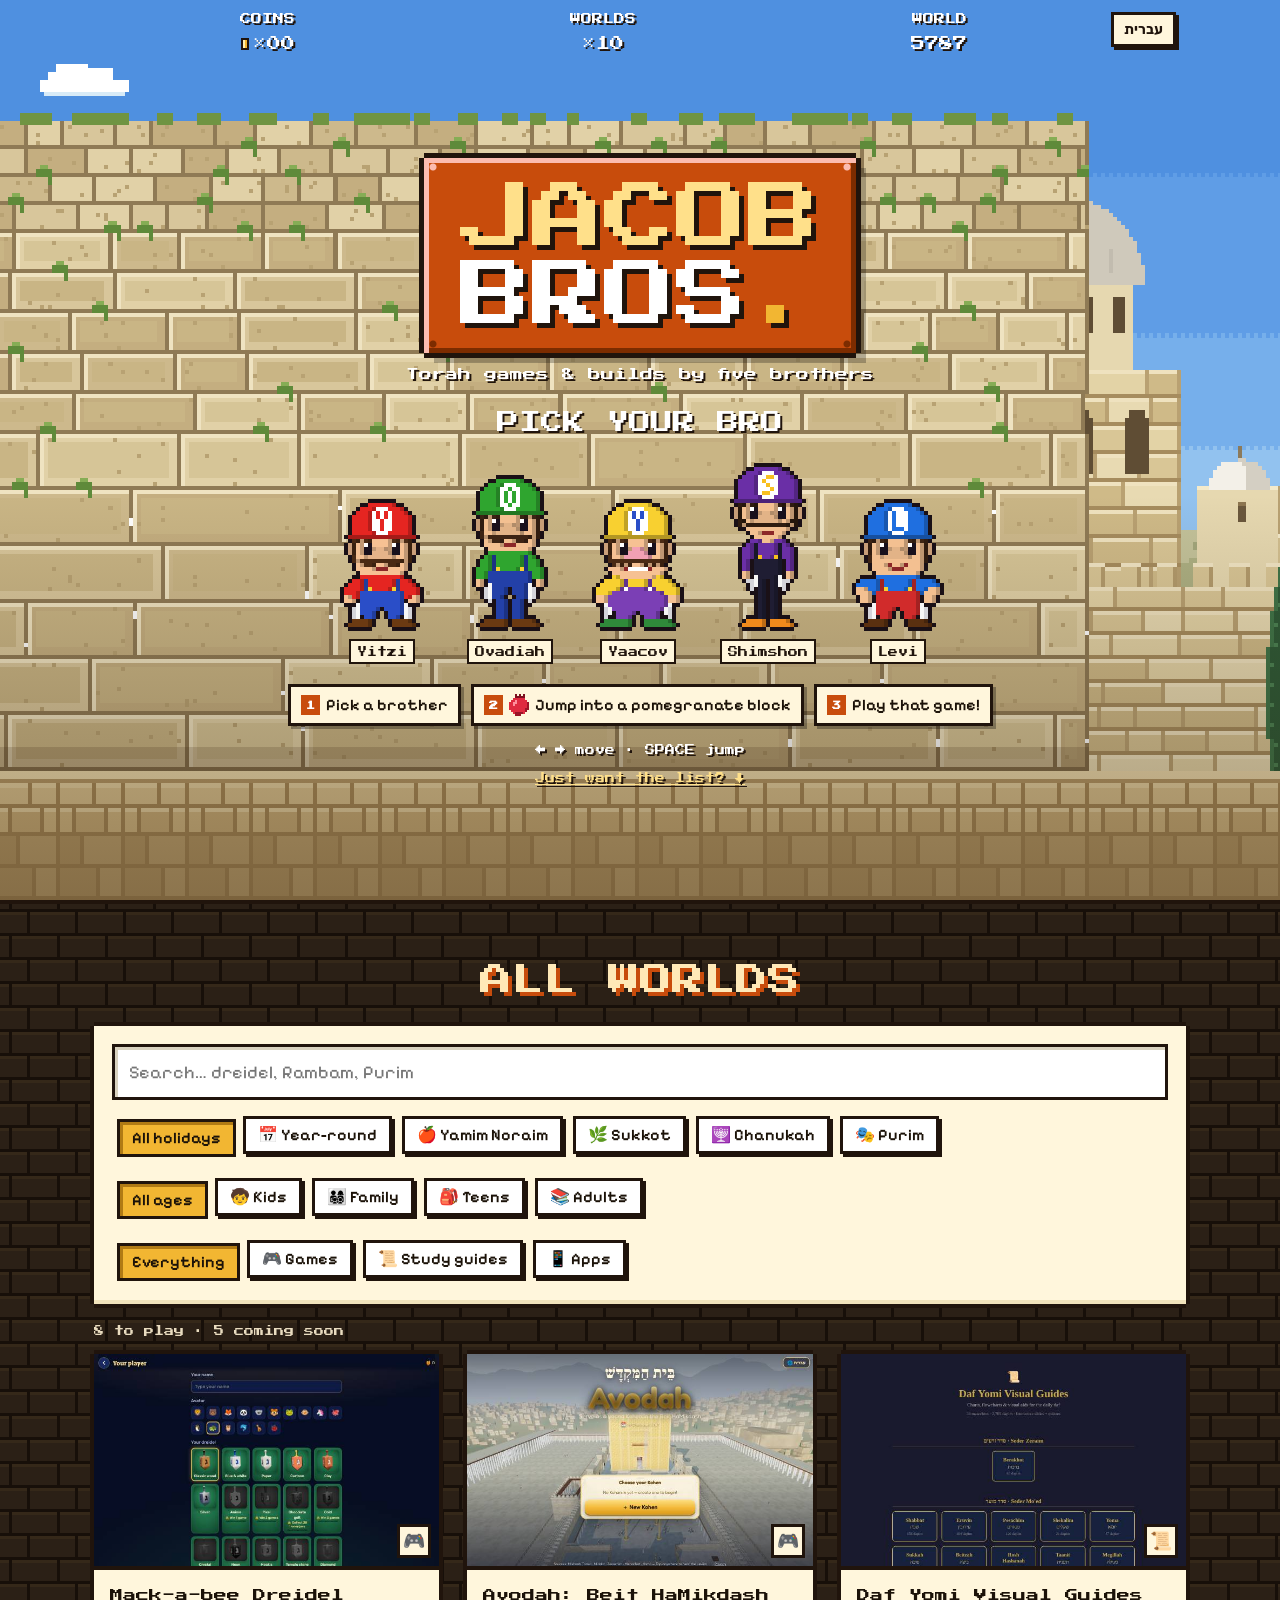
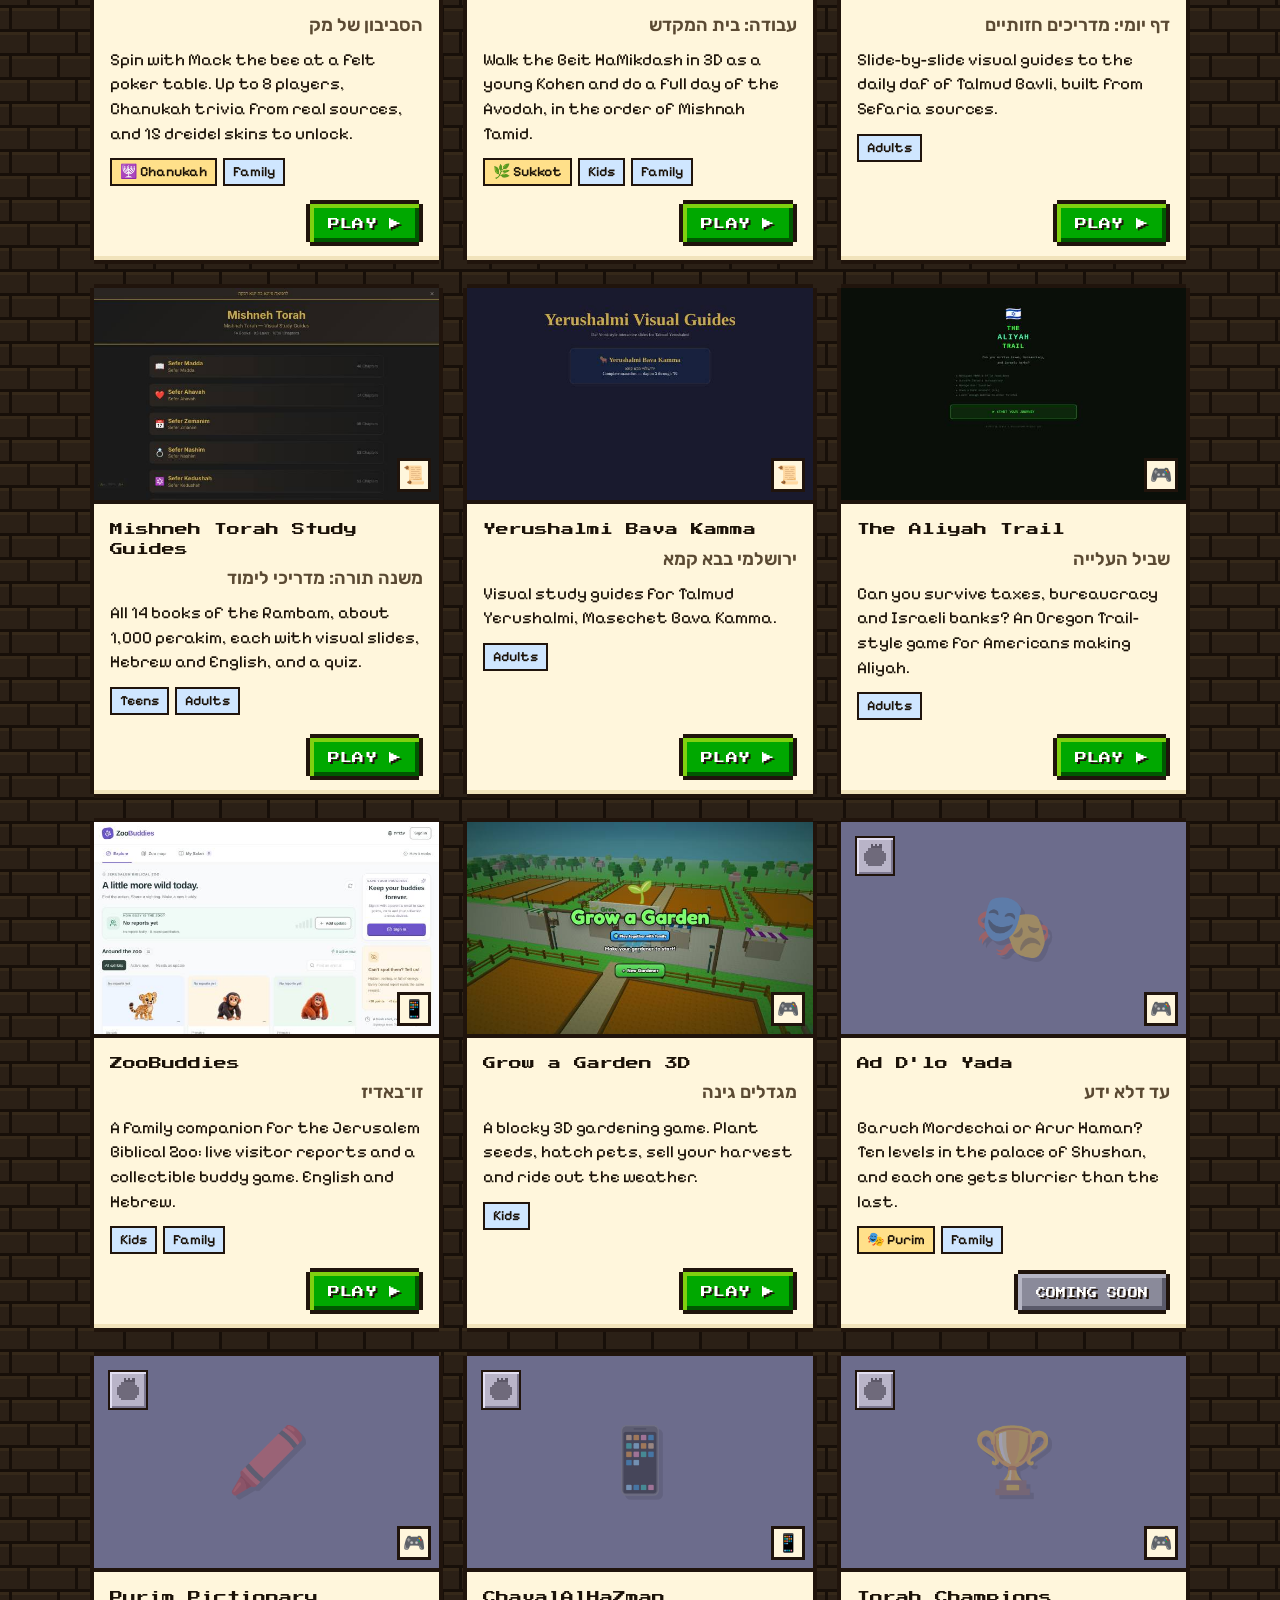
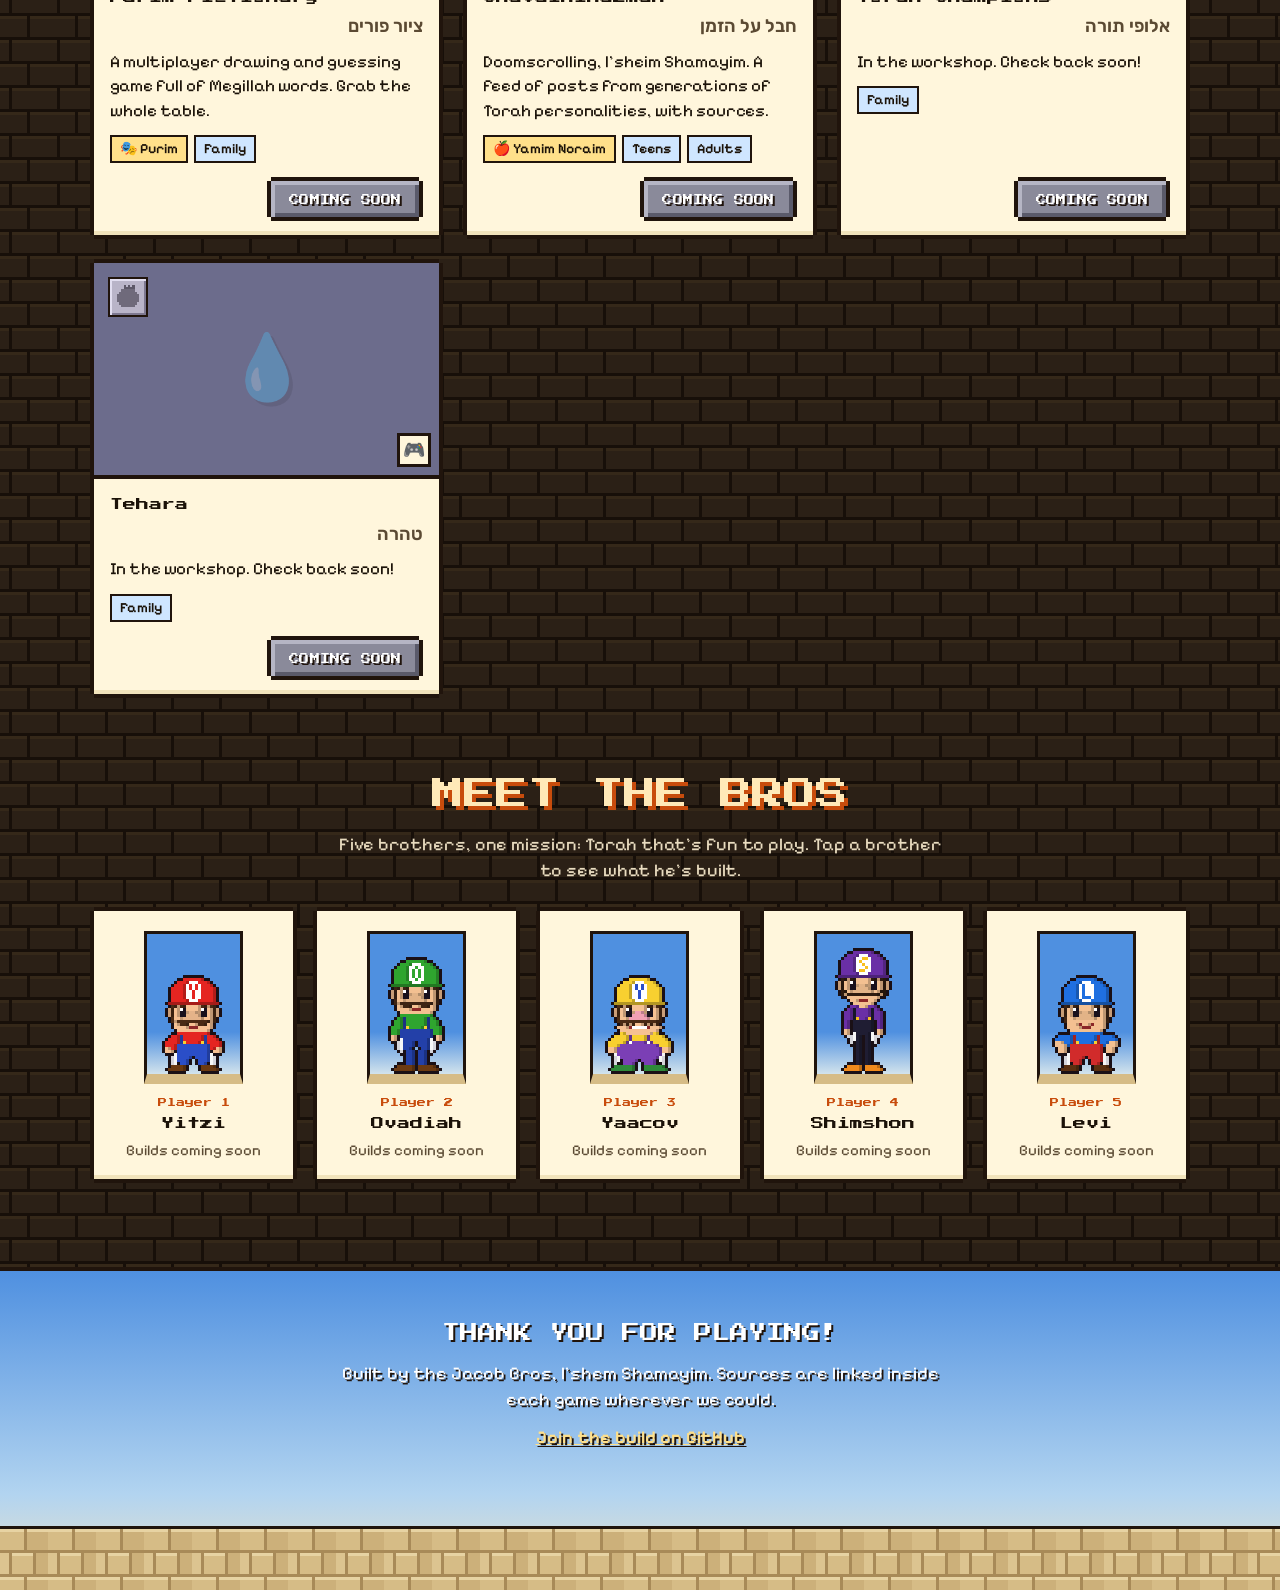
==== commit 48d38424: "Turn the site into a playable Old City platformer, add Hebrew - Pick-your-bro screen, then a side-sc" ====
--- a/index.html
+++ b/index.html
@@ -1,117 +1,120 @@
 <!doctype html>
-<html lang="en">
+<html lang="en" dir="ltr">
 <head>
   <meta charset="utf-8">
   <meta name="viewport" content="width=device-width, initial-scale=1, viewport-fit=cover">
   <title>Jacob Bros: Torah Games</title>
-  <meta name="description" content="Torah games, study guides and builds by the five Jacob Bros, all in one place. Find something to play by holiday, age or brother.">
+  <meta name="description" content="Torah games, study guides and builds by the five Jacob Bros. Pick a brother, walk the Old City of Yerushalayim, and jump into a block to open a game.">
   <meta property="og:title" content="Jacob Bros">
   <meta property="og:description" content="Torah games, study guides and builds by five brothers, all in one place.">
-  <meta name="theme-color" content="#5c94fc">
+  <meta name="theme-color" content="#4f90e0">
   <link rel="icon" href="icon.svg" type="image/svg+xml">
   <link rel="preconnect" href="https://fonts.googleapis.com">
   <link rel="preconnect" href="https://fonts.gstatic.com" crossorigin>
-  <link href="https://fonts.googleapis.com/css2?family=Press+Start+2P&family=Pixelify+Sans:wght@400;600&display=swap" rel="stylesheet">
+  <link href="https://fonts.googleapis.com/css2?family=Press+Start+2P&family=Pixelify+Sans:wght@400;600&family=Rubik:wght@400;600;700;800&display=swap" rel="stylesheet">
   <link rel="stylesheet" href="css/style.css">
 </head>
 <body>
-  <a class="skip" href="#worlds">Skip to the games</a>
+  <a class="skip" href="#worlds" data-i18n="skip">Skip to the list of games</a>
 
-  <header class="hud" aria-label="Site status">
-    <div class="hud-cell"><span class="hud-label">COINS</span><span class="hud-value" id="hud-coins">🪙×00</span></div>
-    <div class="hud-cell"><span class="hud-label">WORLDS</span><span class="hud-value" id="hud-games">×00</span></div>
-    <div class="hud-cell"><span class="hud-label">BROS</span><span class="hud-value" id="hud-bros">×5</span></div>
-    <div class="hud-cell"><span class="hud-label">WORLD</span><span class="hud-value" id="hud-year">5787</span></div>
-  </header>
+  <section class="stage" id="play" tabindex="-1" aria-label="Jacob Bros world">
+    <div class="screen">
+      <canvas id="game" aria-hidden="true"></canvas>
 
-  <section class="hero" aria-labelledby="title">
-    <div class="sky" aria-hidden="true">
-      <div class="cloud c1"></div>
-      <div class="cloud c2"></div>
-      <div class="cloud c3"></div>
-      <div class="hill h1"></div>
-      <div class="hill h2"></div>
-      <div class="bush b1"></div>
-      <div class="bush b2"></div>
+      <header class="hud" aria-label="Status">
+        <div class="hud-cell"><span class="hud-label" data-i18n="hud.coins">COINS</span><span class="hud-value"><span class="hud-coin" aria-hidden="true"></span><span id="hud-coins" dir="ltr">×00</span></span></div>
+        <div class="hud-cell"><span class="hud-label" data-i18n="hud.worlds">WORLDS</span><span class="hud-value" id="hud-worlds" dir="ltr">×10</span></div>
+        <div class="hud-cell"><span class="hud-label" data-i18n="hud.world">WORLD</span><span class="hud-value" id="hud-year">5787</span></div>
+        <button class="lang-toggle" type="button" data-lang-toggle data-i18n="lang.switch" data-i18n-attr="aria-label:lang.label">עברית</button>
+      </header>
+
+      <div class="select" id="select">
+        <h1 class="title-board">
+          <span class="title-line">JACOB</span>
+          <span class="title-line">BROS<span class="title-dot">.</span></span>
+        </h1>
+        <p class="tagline" data-i18n="select.tagline">Torah games &amp; builds by five brothers</p>
+        <h2 class="select-title" id="select-title" data-i18n="select.title">PICK YOUR BRO</h2>
+        <div class="pick" id="pick" role="group" aria-labelledby="select-title"></div>
+        <ol class="howto">
+          <li data-i18n="select.step1">Pick a brother</li>
+          <li><span class="rimon" aria-hidden="true"></span><span data-i18n="select.step2">Jump into a pomegranate block</span></li>
+          <li data-i18n="select.step3">Play that game!</li>
+        </ol>
+        <p class="keys" id="select-keys">← → move · SPACE jump</p>
+        <a class="to-list" href="#worlds" data-i18n="select.list">Just want the list? ↓</a>
+      </div>
+
+      <div class="ingame" id="ingame" hidden>
+        <button class="change-bro" id="change-bro" type="button"></button>
+        <nav class="zone-tabs" id="zone-tabs" aria-label="Areas"></nav>
+      </div>
+
+      <p class="toast" id="toast" role="status" aria-live="polite" hidden></p>
+      <div class="fade" id="fade" aria-hidden="true"></div>
     </div>
 
-    <div class="hero-inner">
-      <h1 id="title" class="title-board">
-        <span class="title-line">JACOB</span>
-        <span class="title-line">BROS<span class="title-dot">.</span></span>
-      </h1>
-      <p class="tagline">Torah games &amp; builds by five brothers</p>
-
-      <div class="blocks" id="blocks" role="group" aria-label="Question blocks. Hit one for a Torah fact.">
-        <button class="qblock" type="button" aria-label="Hit the block for a Torah fact">?</button>
-        <span class="brick" aria-hidden="true"></span>
-        <button class="qblock" type="button" aria-label="Hit the block for a Torah fact">?</button>
-        <span class="brick" aria-hidden="true"></span>
-        <button class="qblock" type="button" aria-label="Hit the block for a Torah fact">?</button>
-      </div>
-      <p class="fact" id="fact" role="status" aria-live="polite">Hit a <b>?</b> block for a Torah fact!</p>
-
-      <a class="btn btn-start" href="#worlds">▶ PRESS START</a>
+    <div class="pad" aria-hidden="true">
+      <div class="joy" id="joy"><div class="joy-knob"></div></div>
+      <button class="jump-btn" id="jump-btn" type="button" tabindex="-1">JUMP</button>
     </div>
 
-    <div class="bros-stage" id="bros-stage" aria-label="The five brothers. Tap one to meet him."></div>
+    <dialog class="game-pop panel" id="game-pop" aria-labelledby="game-pop-title">
+      <div id="game-pop-body"></div>
+    </dialog>
   </section>
-
-  <div class="ground" aria-hidden="true"></div>
 
   <main>
     <section id="worlds" class="section" aria-labelledby="worlds-title">
-      <h2 id="worlds-title" class="section-title">SELECT A WORLD</h2>
+      <h2 id="worlds-title" class="section-title" data-i18n="worlds.title">ALL WORLDS</h2>
 
       <div class="from-banner panel" id="from-banner" hidden></div>
 
       <div class="filters panel" role="search">
         <label class="search">
-          <span class="visually-hidden">Search games</span>
-          <input id="q" type="search" placeholder="Search… dreidel, Rambam, Purim" autocomplete="off">
+          <span class="visually-hidden" data-i18n="worlds.searchLabel">Search games</span>
+          <input id="q" type="search" data-i18n-attr="placeholder:worlds.search" autocomplete="off">
         </label>
-        <div class="filter-group" data-group="holiday" role="group" aria-label="Holiday"></div>
-        <div class="filter-group" data-group="age" role="group" aria-label="Age"></div>
-        <div class="filter-group" data-group="type" role="group" aria-label="Type"></div>
-        <div class="filter-group filter-bros" data-group="by" role="group" aria-label="Built by"></div>
+        <div class="filter-group" data-group="holiday" role="group"></div>
+        <div class="filter-group" data-group="age" role="group"></div>
+        <div class="filter-group" data-group="type" role="group"></div>
+        <div class="filter-group filter-bros" data-group="by" role="group"></div>
       </div>
 
       <p class="results-count" id="results-count" aria-live="polite"></p>
       <div class="grid" id="grid"></div>
       <div class="empty panel" id="empty" hidden>
-        <p class="empty-title">NO WORLDS HERE… YET!</p>
-        <p>Try another filter, or <button class="link-btn" type="button" id="clear-filters">clear them all</button>.</p>
+        <p class="empty-title" data-i18n="empty.title">NO WORLDS HERE… YET!</p>
+        <p><span data-i18n="empty.text">Try another filter, or</span> <button class="link-btn" type="button" id="clear-filters" data-i18n="empty.clear">clear them all</button>.</p>
       </div>
     </section>
 
     <section id="bros" class="section" aria-labelledby="bros-title">
-      <h2 id="bros-title" class="section-title">MEET THE BROS</h2>
-      <p class="section-sub">Five brothers, one mission: Torah that's fun to play. Tap a brother to see what he's built.</p>
+      <h2 id="bros-title" class="section-title" data-i18n="bros.title">MEET THE BROS</h2>
+      <p class="section-sub" data-i18n="bros.sub">Five brothers, one mission: Torah that's fun to play.</p>
       <div class="bro-cards" id="bro-cards"></div>
     </section>
   </main>
 
   <footer class="footer">
-    <div class="pipes" aria-hidden="true">
-      <div class="pipe p1"></div>
-      <div class="pipe p2"></div>
-      <div class="pipe p3"></div>
-    </div>
     <div class="footer-inner">
-      <p class="footer-title">THANK YOU FOR PLAYING!</p>
-      <p>Built by the Jacob Bros, l'shem Shamayim. Sources are linked inside each game wherever we could.</p>
-      <p><a href="https://github.com/Y2JCPA/JacobBros">Join the build on GitHub</a></p>
+      <p class="footer-title" data-i18n="footer.title">THANK YOU FOR PLAYING!</p>
+      <p data-i18n="footer.text">Built by the Jacob Bros, l'shem Shamayim.</p>
+      <p><a href="https://github.com/Y2JCPA/JacobBros" data-i18n="footer.join">Join the build on GitHub</a></p>
     </div>
     <div class="ground ground-footer" aria-hidden="true"></div>
   </footer>
 
   <dialog class="bro-dialog panel" id="bro-dialog" aria-labelledby="bro-dialog-name">
-    <form method="dialog"><button class="dialog-close" aria-label="Close">✕</button></form>
+    <form method="dialog"><button class="dialog-close" data-i18n-attr="aria-label:dialog.close" aria-label="Close">✕</button></form>
     <div class="bro-dialog-body" id="bro-dialog-body"></div>
   </dialog>
 
   <script src="data/games.js"></script>
   <script src="data/brothers.js"></script>
-  <script src="js/app.js"></script>
+  <script src="js/core.js"></script>
+  <script src="js/art.js"></script>
+  <script src="js/game.js" defer></script>
+  <script src="js/app.js" defer></script>
 </body>
 </html>
--- a/css/style.css
+++ b/css/style.css
@@ -1,42 +1,43 @@
-/* Jacob Bros: an original 8-bit world. All pixel art here is drawn in CSS/SVG. */
+/* Jacob Bros: an original 8-bit Yerushalayim. All pixel art is drawn in code. */
 
 :root {
-  --sky: #5c94fc;
-  --sky-light: #9cbcfc;
-  --cloud: #ffffff;
-  --cloud-shade: #b9e2ff;
+  --sky: #4f90e0;
   --brick: #c84c0c;
   --brick-light: #fcbcb0;
   --brick-dark: #7c2c00;
-  --gold: #f8b800;
-  --gold-dark: #ac7c00;
-  --gold-light: #fce0a8;
+  --gold: #f2b632;
+  --gold-dark: #b07a14;
+  --gold-light: #ffe08a;
   --green: #00a800;
   --green-light: #80d010;
   --green-dark: #005800;
-  --ink: #000000;
+  --ink: #20140c;
   --paper: #fff6dc;
   --paper-dim: #f1e3bb;
   --text: #1b1208;
   --muted: #5b4a33;
-  --under: #10132a;
+  --under: #241a12;
   --white: #ffffff;
   --px: 4px;
 
   --font-pixel: "Press Start 2P", ui-monospace, monospace;
   --font-body: "Pixelify Sans", ui-rounded, system-ui, sans-serif;
 
-  /* Pixel tiles, 16x16 */
-  --tile-brick: url("data:image/svg+xml,%3Csvg xmlns='http://www.w3.org/2000/svg' viewBox='0 0 16 16' shape-rendering='crispEdges'%3E%3Crect width='16' height='16' fill='%23c84c0c'/%3E%3Crect width='16' height='1' fill='%23fcbcb0'/%3E%3Crect y='8' width='16' height='1' fill='%23fcbcb0'/%3E%3Crect y='7' width='16' height='1' fill='%23000'/%3E%3Crect y='15' width='16' height='1' fill='%23000'/%3E%3Crect x='7' width='1' height='7' fill='%23000'/%3E%3Crect x='15' y='8' width='1' height='7' fill='%23000'/%3E%3Crect x='8' y='1' width='1' height='6' fill='%23fcbcb0'/%3E%3Crect y='9' width='1' height='6' fill='%23fcbcb0'/%3E%3C/svg%3E");
-  --tile-ground: url("data:image/svg+xml,%3Csvg xmlns='http://www.w3.org/2000/svg' viewBox='0 0 16 16' shape-rendering='crispEdges'%3E%3Crect width='16' height='16' fill='%23c84c0c'/%3E%3Crect width='15' height='1' fill='%23fcbcb0'/%3E%3Crect width='1' height='15' fill='%23fcbcb0'/%3E%3Crect x='15' width='1' height='16' fill='%23000'/%3E%3Crect y='15' width='16' height='1' fill='%23000'/%3E%3Crect x='10' y='1' width='1' height='8' fill='%23000'/%3E%3Crect x='11' y='9' width='4' height='1' fill='%23000'/%3E%3Crect x='1' y='10' width='6' height='1' fill='%23000'/%3E%3Crect x='7' y='11' width='1' height='4' fill='%23000'/%3E%3Crect x='11' y='1' width='1' height='7' fill='%23fcbcb0'/%3E%3Crect x='8' y='11' width='1' height='4' fill='%23fcbcb0'/%3E%3C/svg%3E");
-  --tile-under: url("data:image/svg+xml,%3Csvg xmlns='http://www.w3.org/2000/svg' viewBox='0 0 16 16' shape-rendering='crispEdges'%3E%3Crect width='16' height='16' fill='%23141a38'/%3E%3Crect width='16' height='1' fill='%231a2248'/%3E%3Crect y='8' width='16' height='1' fill='%231a2248'/%3E%3Crect y='7' width='16' height='1' fill='%230b0e20'/%3E%3Crect y='15' width='16' height='1' fill='%230b0e20'/%3E%3Crect x='7' width='1' height='7' fill='%230b0e20'/%3E%3Crect x='15' y='8' width='1' height='7' fill='%230b0e20'/%3E%3C/svg%3E");
-  --art-cloud: url("data:image/svg+xml,%3Csvg xmlns='http://www.w3.org/2000/svg' viewBox='0 0 32 12' shape-rendering='crispEdges'%3E%3Cg fill='%23fff'%3E%3Crect x='8' width='8' height='2'/%3E%3Crect x='19' width='6' height='2'/%3E%3Crect x='6' y='2' width='21' height='2'/%3E%3Crect x='2' y='4' width='29' height='4'/%3E%3C/g%3E%3Crect x='4' y='8' width='25' height='2' fill='%23b9e2ff'/%3E%3Crect x='10' y='10' width='14' height='1' fill='%23b9e2ff'/%3E%3Crect x='10' y='3' width='2' height='1' fill='%23b9e2ff'/%3E%3Crect x='21' y='3' width='2' height='1' fill='%23b9e2ff'/%3E%3C/svg%3E");
-  --art-bush: url("data:image/svg+xml,%3Csvg xmlns='http://www.w3.org/2000/svg' viewBox='0 0 32 12' shape-rendering='crispEdges'%3E%3Cg fill='%2380d010'%3E%3Crect x='8' width='8' height='2'/%3E%3Crect x='19' width='6' height='2'/%3E%3Crect x='6' y='2' width='21' height='2'/%3E%3Crect x='2' y='4' width='29' height='8'/%3E%3C/g%3E%3Cg fill='%23005800'%3E%3Crect x='10' y='3' width='2' height='1'/%3E%3Crect x='21' y='3' width='2' height='1'/%3E%3Crect x='6' y='7' width='2' height='1'/%3E%3Crect x='15' y='6' width='2' height='1'/%3E%3Crect x='25' y='8' width='2' height='1'/%3E%3C/g%3E%3C/svg%3E");
-  --art-hill: url("data:image/svg+xml,%3Csvg xmlns='http://www.w3.org/2000/svg' viewBox='0 0 40 20' shape-rendering='crispEdges'%3E%3Cg fill='%2300a800'%3E%3Crect x='14' width='12' height='2'/%3E%3Crect x='10' y='2' width='20' height='2'/%3E%3Crect x='6' y='4' width='28' height='4'/%3E%3Crect x='2' y='8' width='36' height='6'/%3E%3Crect y='14' width='40' height='6'/%3E%3C/g%3E%3Cg fill='%23005800'%3E%3Crect x='17' y='3' width='2' height='3'/%3E%3Crect x='23' y='5' width='2' height='3'/%3E%3Crect x='12' y='9' width='2' height='3'/%3E%3Crect x='20' y='11' width='2' height='3'/%3E%3Crect x='28' y='10' width='2' height='3'/%3E%3C/g%3E%3C/svg%3E");
+  /* Kotel-tunnel stone, 16x16 */
+  --tile-under: url("data:image/svg+xml,%3Csvg xmlns='http://www.w3.org/2000/svg' viewBox='0 0 16 16' shape-rendering='crispEdges'%3E%3Crect width='16' height='16' fill='%232b2016'/%3E%3Crect width='16' height='1' fill='%23352819'/%3E%3Crect y='8' width='16' height='1' fill='%23352819'/%3E%3Crect y='7' width='16' height='1' fill='%23170f09'/%3E%3Crect y='15' width='16' height='1' fill='%23170f09'/%3E%3Crect x='9' width='1' height='7' fill='%23170f09'/%3E%3Crect x='3' y='8' width='1' height='7' fill='%23170f09'/%3E%3C/svg%3E");
+  /* Jerusalem stone paving, 16x16 */
+  --tile-ground: url("data:image/svg+xml,%3Csvg xmlns='http://www.w3.org/2000/svg' viewBox='0 0 16 16' shape-rendering='crispEdges'%3E%3Crect width='16' height='16' fill='%23a88a58'/%3E%3Crect width='8' height='7' fill='%23d6bc86'/%3E%3Crect x='9' width='7' height='7' fill='%23ccb07a'/%3E%3Crect y='8' width='3' height='7' fill='%23dcc490'/%3E%3Crect x='4' y='8' width='7' height='7' fill='%23d6bc86'/%3E%3Crect x='12' y='8' width='4' height='7' fill='%23ccb07a'/%3E%3Crect width='8' height='1' fill='%23e7d3a3'/%3E%3Crect x='9' width='7' height='1' fill='%23e7d3a3'/%3E%3Crect x='4' y='8' width='7' height='1' fill='%23e7d3a3'/%3E%3C/svg%3E");
+  /* Pomegranate, 10x11 */
+  --rimon: url("data:image/svg+xml,%3Csvg xmlns='http://www.w3.org/2000/svg' viewBox='0 0 10 11' shape-rendering='crispEdges'%3E%3Cg fill='%237c0f1f'%3E%3Crect x='3' width='1' height='1'/%3E%3Crect x='5' width='1' height='1'/%3E%3Crect x='7' width='1' height='1'/%3E%3Crect x='3' y='1' width='5' height='1'/%3E%3C/g%3E%3Cpath fill='%23df2a40' d='M2 2h6v1h1v1h1v4H9v1H8v1H2V9H1V8H0V4h1V3h1z'/%3E%3Cg fill='%23ff8f9c'%3E%3Crect x='3' y='3' width='1' height='1'/%3E%3Crect x='2' y='4' width='2' height='1'/%3E%3Crect x='2' y='5' width='1' height='1'/%3E%3C/g%3E%3Cg fill='%239a1428'%3E%3Crect x='9' y='4' width='1' height='4'/%3E%3Crect x='8' y='7' width='1' height='2'/%3E%3Crect x='3' y='9' width='4' height='1'/%3E%3Crect x='3' y='10' width='3' height='1'/%3E%3C/g%3E%3C/svg%3E");
+  --rimon-gray: url("data:image/svg+xml,%3Csvg xmlns='http://www.w3.org/2000/svg' viewBox='0 0 10 11' shape-rendering='crispEdges'%3E%3Cpath fill='%236f6a7b' d='M2 2h6v1h1v1h1v4H9v1H8v1H2V9H1V8H0V4h1V3h1z'/%3E%3Cg fill='%235d5868'%3E%3Crect x='3' width='1' height='1'/%3E%3Crect x='5' width='1' height='1'/%3E%3Crect x='7' width='1' height='1'/%3E%3Crect x='3' y='1' width='5' height='1'/%3E%3C/g%3E%3C/svg%3E");
+}
+
+html[lang="he"] {
+  --font-pixel: "Rubik", system-ui, sans-serif;
+  --font-body: "Rubik", system-ui, sans-serif;
 }
 
 *, *::before, *::after { box-sizing: border-box; }
-
 html { scroll-behavior: smooth; }
 
 body {
@@ -54,16 +55,14 @@
 img { max-width: 100%; display: block; }
 a { color: inherit; }
 button { font: inherit; color: inherit; }
-
 :focus-visible { outline: 3px dashed var(--white); outline-offset: 3px; }
 
 .visually-hidden {
   position: absolute !important; width: 1px; height: 1px; overflow: hidden;
   clip: rect(0 0 0 0); white-space: nowrap;
 }
-
 .skip {
-  position: absolute; left: 16px; top: -60px; z-index: 50;
+  position: absolute; inset-inline-start: 16px; top: -60px; z-index: 50;
   background: var(--gold); color: var(--ink); padding: 10px 14px;
   font-family: var(--font-pixel); font-size: 11px; text-decoration: none;
 }
@@ -74,48 +73,54 @@
 .panel {
   background: var(--paper);
   box-shadow:
-    0 calc(var(--px) * -1) 0 0 var(--ink),
-    0 var(--px) 0 0 var(--ink),
-    calc(var(--px) * -1) 0 0 0 var(--ink),
-    var(--px) 0 0 0 var(--ink),
+    0 calc(var(--px) * -1) 0 0 var(--ink), 0 var(--px) 0 0 var(--ink),
+    calc(var(--px) * -1) 0 0 0 var(--ink), var(--px) 0 0 0 var(--ink),
     inset 0 calc(var(--px) * -1) 0 0 var(--paper-dim);
 }
 
 .btn {
   display: inline-block;
   font-family: var(--font-pixel);
-  font-size: 13px;
-  line-height: 1;
-  letter-spacing: .02em;
-  text-decoration: none;
-  text-transform: uppercase;
+  font-size: 13px; line-height: 1; letter-spacing: .02em;
+  text-decoration: none; text-transform: uppercase;
   color: var(--white);
   background: var(--brick);
   padding: 14px 18px 12px;
-  border: 0;
-  cursor: pointer;
+  border: 0; cursor: pointer;
   box-shadow:
     0 -4px 0 0 var(--ink), 0 4px 0 0 var(--ink), -4px 0 0 0 var(--ink), 4px 0 0 0 var(--ink),
     inset 4px 4px 0 0 var(--brick-light), inset -4px -4px 0 0 var(--brick-dark);
   text-shadow: 2px 2px 0 var(--ink);
-  transition: transform .06s steps(1);
 }
 .btn:hover { transform: translateY(-2px); }
 .btn:active { transform: translateY(2px); }
 .btn-small { font-size: 11px; padding: 12px 14px 10px; }
+.btn-play {
+  background: var(--green); font-size: 12px; margin-inline-end: 4px;
+  box-shadow:
+    0 -4px 0 0 var(--ink), 0 4px 0 0 var(--ink), -4px 0 0 0 var(--ink), 4px 0 0 0 var(--ink),
+    inset 4px 4px 0 0 var(--green-light), inset -4px -4px 0 0 var(--green-dark);
+}
+.btn-play.is-disabled {
+  background: #8a8a9a; cursor: default; font-size: 10px;
+  box-shadow: 0 -4px 0 0 var(--ink), 0 4px 0 0 var(--ink), -4px 0 0 0 var(--ink), 4px 0 0 0 var(--ink),
+    inset 4px 4px 0 0 #b5b5c4, inset -4px -4px 0 0 #5a5a6a;
+}
+.btn-play.is-disabled:hover { transform: none; }
+.btn-quiet {
+  background: var(--paper-dim); color: var(--text); text-shadow: none; font-size: 10px;
+  box-shadow: 0 -4px 0 0 var(--ink), 0 4px 0 0 var(--ink), -4px 0 0 0 var(--ink), 4px 0 0 0 var(--ink),
+    inset 4px 4px 0 0 #fffaf0, inset -4px -4px 0 0 #cdbb8e;
+}
 
 .chip {
   display: inline-flex; align-items: center; gap: 6px;
-  font-family: var(--font-body);
-  font-size: 16px; font-weight: 600;
-  line-height: 1;
+  font-family: var(--font-body); font-size: 16px; font-weight: 600; line-height: 1;
   padding: 8px 12px;
   background: var(--white);
   border: 3px solid var(--ink);
   box-shadow: 3px 3px 0 0 var(--ink);
-  cursor: pointer;
-  text-decoration: none;
-  white-space: nowrap;
+  cursor: pointer; text-decoration: none; white-space: nowrap;
 }
 .chip:hover { background: var(--gold-light); }
 .chip[aria-pressed="true"] {
@@ -128,258 +133,285 @@
 
 .sprite { display: block; width: 100%; height: auto; image-rendering: pixelated; -webkit-user-drag: none; user-select: none; }
 
-/* ---------- HUD ---------- */
+.tag { font-size: 14px; font-weight: 600; line-height: 1; padding: 5px 8px; background: var(--gold-light); border: 2px solid var(--ink); }
+.tag-age { background: #cfe6ff; }
+.card-tags { display: flex; flex-wrap: wrap; gap: 6px; }
+
+/* ---------- the stage (game) ---------- */
+
+.stage { position: relative; background: var(--sky); outline: none; }
+.screen {
+  position: relative;
+  height: 100svh;
+  min-height: 460px;
+  max-height: 920px;
+  overflow: hidden;
+}
+#game {
+  position: absolute; inset: 0;
+  width: 100%; height: 100%;
+  display: block;
+  image-rendering: pixelated;
+  touch-action: none;
+}
 
 .hud {
-  position: relative; z-index: 3;
+  position: absolute; z-index: 5; top: 0; left: 0; right: 0;
   display: grid;
-  grid-template-columns: repeat(4, 1fr);
+  grid-template-columns: repeat(3, 1fr) auto;
+  align-items: start;
   gap: 8px;
-  padding: 16px max(16px, env(safe-area-inset-right)) 0 max(16px, env(safe-area-inset-left));
-  max-width: 1100px;
-  margin: 0 auto;
+  padding: max(12px, env(safe-area-inset-top)) max(14px, env(safe-area-inset-right)) 0 max(14px, env(safe-area-inset-left));
+  max-width: 1100px; margin: 0 auto;
   font-family: var(--font-pixel);
   color: var(--white);
   text-shadow: 2px 2px 0 var(--ink);
-  background: transparent;
-}
-body > .hud { position: absolute; left: 0; right: 0; }
+  pointer-events: none;
+}
 .hud-cell { display: flex; flex-direction: column; gap: 6px; text-align: center; }
 .hud-label { font-size: 9px; }
-.hud-value { font-size: 12px; }
-
-/* ---------- hero (overworld) ---------- */
-
-.hero {
-  position: relative;
-  background: var(--sky);
-  overflow: hidden;
-  padding: 88px 16px 0;
-  min-height: min(100svh, 860px);
-  display: flex;
-  flex-direction: column;
-  justify-content: space-between;
-}
-
-.sky { position: absolute; inset: 0; pointer-events: none; }
-
-.cloud, .bush, .hill { position: absolute; background-repeat: no-repeat; background-size: 100% 100%; image-rendering: pixelated; }
-.cloud { background-image: var(--art-cloud); width: 160px; height: 60px; animation: drift 80s linear infinite; }
-.c1 { top: 13%; left: 4%; }
-.c2 { top: 7%; left: 62%; width: 208px; height: 78px; animation-duration: 110s; }
-.c3 { top: 38%; left: 82%; width: 128px; height: 48px; animation-duration: 95s; }
-
-.hill { background-image: var(--art-hill); bottom: 0; }
-.h1 { left: -40px; width: 320px; height: 160px; }
-.h2 { right: 12%; width: 200px; height: 100px; }
-
-.bush { background-image: var(--art-bush); bottom: 0; }
-.b1 { left: 32%; width: 144px; height: 54px; }
-.b2 { right: -20px; width: 192px; height: 72px; }
-
-@keyframes drift {
-  from { transform: translateX(0); }
-  50%  { transform: translateX(-40px); }
-  to   { transform: translateX(0); }
-}
-
-.hero-inner {
-  position: relative; z-index: 2;
-  display: flex; flex-direction: column; align-items: center;
+.hud-value { font-size: 12px; display: inline-flex; justify-content: center; align-items: center; gap: 4px; }
+.hud-coin { width: 8px; height: 12px; background: var(--gold); border: 2px solid var(--ink); box-shadow: inset 2px 0 0 #fff0b0; }
+.lang-toggle {
+  pointer-events: auto;
+  font-family: "Rubik", system-ui, sans-serif; font-weight: 700; font-size: 14px; line-height: 1;
+  padding: 8px 10px 7px;
+  color: var(--ink); text-shadow: none;
+  background: var(--paper);
+  border: 3px solid var(--ink);
+  box-shadow: 3px 3px 0 0 var(--ink);
+  cursor: pointer;
+}
+.lang-toggle:hover { background: var(--gold-light); }
+
+/* select screen */
+.select {
+  position: absolute; inset: 0; z-index: 4;
+  display: flex; flex-direction: column; align-items: center; justify-content: center;
+  gap: 12px;
+  padding: 72px 16px 28px;
   text-align: center;
-  gap: 20px;
-  max-width: 900px;
-  margin: 0 auto;
-  width: 100%;
-}
+  background: linear-gradient(transparent 55%, rgba(40, 25, 10, .35));
+}
+.select[hidden] { display: none; }
 
 .title-board {
-  margin: 8px 0 0;
-  padding: .32em .5em .26em;
-  font-family: var(--font-pixel);
+  margin: 0;
+  padding: .3em .5em .24em;
+  font-family: "Press Start 2P", monospace;
   font-weight: 400;
-  font-size: clamp(38px, 11.5vw, 104px);
+  font-size: clamp(30px, 8vw, 72px);
   line-height: 1.08;
   color: var(--gold-light);
   text-shadow: .07em .07em 0 var(--ink);
+  direction: ltr;
   background:
-    radial-gradient(circle at 10px 10px, var(--brick-light) 3px, transparent 4px),
-    radial-gradient(circle at calc(100% - 10px) 10px, var(--brick-light) 3px, transparent 4px),
-    radial-gradient(circle at 10px calc(100% - 10px), var(--brick-dark) 3px, transparent 4px),
-    radial-gradient(circle at calc(100% - 10px) calc(100% - 10px), var(--brick-dark) 3px, transparent 4px),
+    radial-gradient(circle at 9px 9px, var(--brick-light) 3px, transparent 4px),
+    radial-gradient(circle at calc(100% - 9px) 9px, var(--brick-light) 3px, transparent 4px),
+    radial-gradient(circle at 9px calc(100% - 9px), var(--brick-dark) 3px, transparent 4px),
+    radial-gradient(circle at calc(100% - 9px) calc(100% - 9px), var(--brick-dark) 3px, transparent 4px),
     var(--brick);
   box-shadow:
-    0 -6px 0 0 var(--ink), 0 6px 0 0 var(--ink), -6px 0 0 0 var(--ink), 6px 0 0 0 var(--ink),
-    inset 6px 6px 0 0 var(--brick-light), inset -6px -6px 0 0 var(--brick-dark),
-    12px 12px 0 0 rgba(0, 0, 0, .25);
+    0 -5px 0 0 var(--ink), 0 5px 0 0 var(--ink), -5px 0 0 0 var(--ink), 5px 0 0 0 var(--ink),
+    inset 5px 5px 0 0 var(--brick-light), inset -5px -5px 0 0 var(--brick-dark),
+    10px 10px 0 0 rgba(0, 0, 0, .25);
   display: flex; flex-direction: column;
 }
 .title-line { display: block; }
 .title-line:nth-child(2) { color: var(--white); }
 .title-dot { color: var(--gold); }
 
-.tagline {
-  margin: 4px 0 0;
+.tagline, .select-title, .keys {
+  margin: 0;
   font-family: var(--font-pixel);
-  font-size: clamp(10px, 2.6vw, 15px);
-  line-height: 1.6;
   color: var(--white);
   text-shadow: 2px 2px 0 var(--ink);
 }
-
-.blocks { display: flex; gap: 0; margin-top: 20px; }
-.qblock, .brick {
+.tagline { font-size: clamp(9px, 2.4vw, 13px); line-height: 1.6; }
+.select-title { font-size: clamp(14px, 3.6vw, 22px); font-weight: 400; margin-top: 10px; }
+
+.pick { display: flex; justify-content: center; align-items: flex-end; gap: clamp(6px, 2.6vw, 28px); margin-top: 4px; }
+.pick-bro {
   position: relative;
-  width: clamp(44px, 12vw, 60px);
-  aspect-ratio: 1;
-  border: 0;
-  padding: 0;
-}
-.brick { background: var(--tile-brick) 0 0 / 100% 100%; image-rendering: pixelated; box-shadow: inset 0 0 0 2px var(--ink); }
-.qblock {
+  display: flex; flex-direction: column; align-items: center; gap: 8px;
+  padding: 8px 4px 0; border: 0; background: none; cursor: pointer;
+}
+.pick-sprite { width: 46px; display: block; transition: transform .1s steps(2); }
+.pick-bro:hover .pick-sprite, .pick-bro:focus-visible .pick-sprite { transform: translateY(-6px); }
+.pick-name {
+  font-family: var(--font-pixel); font-size: 9px; line-height: 1.2;
+  padding: 5px 6px 4px;
+  color: var(--ink); background: var(--paper);
+  border: 2px solid var(--ink);
+  white-space: nowrap;
+}
+.pick-bro:hover .pick-name, .pick-bro:focus-visible .pick-name { background: var(--gold); }
+.pick-bro.chosen .pick-sprite { animation: hop .32s steps(5); }
+@keyframes hop { 50% { transform: translateY(-40px); } }
+
+.howto {
+  list-style: none; margin: 8px 0 0; padding: 0;
+  display: flex; flex-wrap: wrap; justify-content: center; gap: 8px 10px;
+  counter-reset: step;
+}
+.howto li {
+  counter-increment: step;
+  display: inline-flex; align-items: center; gap: 6px;
+  font-size: 16px; font-weight: 600;
+  padding: 6px 10px;
+  background: var(--paper); border: 3px solid var(--ink);
+  box-shadow: 3px 3px 0 0 rgba(0, 0, 0, .3);
+}
+.howto li::before {
+  content: counter(step);
+  font-family: "Press Start 2P", monospace; font-size: 9px;
+  color: var(--white); background: var(--brick);
+  padding: 4px 5px 3px;
+}
+.rimon { width: 20px; height: 22px; display: inline-block; image-rendering: pixelated; background: var(--rimon) center / contain no-repeat; }
+.keys { font-size: 10px; line-height: 1.6; margin-top: 4px; }
+.to-list {
+  font-family: var(--font-pixel); font-size: 10px; line-height: 1.6;
+  color: var(--gold-light); text-shadow: 2px 2px 0 var(--ink);
+}
+
+/* in-game buttons */
+.ingame { position: absolute; z-index: 5; top: 64px; left: 0; right: 0; pointer-events: none; }
+.ingame[hidden] { display: none; }
+.change-bro {
+  pointer-events: auto;
+  position: absolute; top: 0; inset-inline-start: max(14px, env(safe-area-inset-left));
+  display: inline-flex; align-items: flex-end; gap: 8px;
+  padding: 6px 10px 6px 8px;
+  font-family: var(--font-pixel); font-size: 9px; line-height: 1.2;
+  background: var(--paper); border: 3px solid var(--ink); box-shadow: 3px 3px 0 0 var(--ink);
   cursor: pointer;
-  font-family: var(--font-pixel);
-  font-size: clamp(20px, 5.5vw, 28px);
-  color: var(--gold-light);
-  text-shadow: 3px 3px 0 var(--brick-dark);
-  background: var(--gold);
-  box-shadow:
-    inset 0 0 0 2px var(--ink),
-    inset 5px 5px 0 0 var(--gold-light),
-    inset -5px -5px 0 0 var(--gold-dark);
-  animation: shimmer 1.6s steps(1) infinite;
-}
-.qblock::before {
-  content: ""; position: absolute; inset: 7px; pointer-events: none;
-  background:
-    linear-gradient(var(--ink), var(--ink)) top left / 4px 4px no-repeat,
-    linear-gradient(var(--ink), var(--ink)) top right / 4px 4px no-repeat,
-    linear-gradient(var(--ink), var(--ink)) bottom left / 4px 4px no-repeat,
-    linear-gradient(var(--ink), var(--ink)) bottom right / 4px 4px no-repeat;
-}
-.qblock.bump { animation: bump .22s steps(4), shimmer 1.6s steps(1) infinite; }
-
-@keyframes shimmer {
-  0%, 60% { background-color: var(--gold); }
-  70%     { background-color: #e09000; }
-  80%     { background-color: #c07000; }
-  90%     { background-color: #e09000; }
-}
-@keyframes bump {
-  0%, 100% { transform: translateY(0); }
-  50%      { transform: translateY(-14px); }
-}
-
-.coin-pop {
-  position: absolute; left: 50%; top: -6px; z-index: 5;
-  width: 16px; height: 24px; margin-left: -8px;
-  background: var(--gold);
-  border: 3px solid var(--ink);
-  box-shadow: inset 3px 0 0 var(--gold-light), inset -3px 0 0 var(--gold-dark);
+}
+.change-bro .sprite { width: 23px; }
+.change-bro:hover { background: var(--gold-light); }
+.zone-tabs {
+  pointer-events: auto;
+  position: absolute; top: 0; inset-inline-end: max(14px, env(safe-area-inset-right));
+  display: flex; gap: 6px;
+  max-width: calc(100% - 170px);
+  overflow-x: auto;
+  padding: 2px 4px 6px;
+  scrollbar-width: none;
+}
+.zone-tab {
+  font-family: var(--font-pixel); font-size: 9px; line-height: 1.2; white-space: nowrap;
+  padding: 7px 8px 6px;
+  color: var(--white); background: rgba(32, 20, 12, .72);
+  border: 2px solid var(--ink); cursor: pointer;
+}
+.zone-tab[aria-current="true"] { background: var(--brick); }
+.zone-tab:hover { background: var(--brick-dark); }
+
+.toast {
+  position: absolute; z-index: 6;
+  left: 50%; top: 116px;
+  width: min(560px, calc(100% - 32px));
+  margin: 0; padding: 12px 16px;
+  font-size: 17px; text-align: center;
+  background: var(--paper); color: var(--text);
+  border: 3px solid var(--ink); box-shadow: 4px 4px 0 0 rgba(0, 0, 0, .35);
+  transform: translate(-50%, 10px); opacity: 0;
+  transition: opacity .2s, transform .2s;
   pointer-events: none;
-  animation: coin .6s steps(8) forwards;
-}
-@keyframes coin {
-  0%   { transform: translateY(0) scaleX(1); opacity: 1; }
-  25%  { transform: translateY(-40px) scaleX(.3); }
-  50%  { transform: translateY(-64px) scaleX(1); }
-  75%  { transform: translateY(-56px) scaleX(.3); opacity: 1; }
-  100% { transform: translateY(-40px) scaleX(1); opacity: 0; }
-}
-
-.fact {
-  margin: 0;
-  max-width: 560px;
-  min-height: 3em;
-  padding: 12px 16px;
-  font-size: 18px;
-  background: var(--paper);
-  color: var(--text);
-  border: 3px solid var(--ink);
-  box-shadow: 4px 4px 0 0 rgba(0, 0, 0, .3);
-}
-
-.btn-start { margin-top: 8px; animation: blink 1.2s steps(1) infinite; }
-@keyframes blink { 50% { color: var(--gold-light); } }
-
-.bros-stage {
-  position: relative; z-index: 2;
-  display: flex; justify-content: center; align-items: flex-end;
-  gap: clamp(6px, 3vw, 40px);
-  margin: 40px auto 0;
-  padding: 0 0 2px;
-  width: 100%;
-  max-width: 900px;
-}
-.bro {
-  position: relative;
-  width: 46px; /* 2x the 23px sprite; bigger screens use 3x and 4x */
-  padding: 0; border: 0; background: none; cursor: pointer;
-  display: flex; flex-direction: column; align-items: center;
-  animation: idle 1.4s steps(1) infinite;
-  animation-delay: calc(var(--i) * -.28s);
-}
-.bro .sprite { filter: drop-shadow(3px 0 0 rgba(0, 0, 0, .2)); }
-.bro-name {
-  position: absolute; bottom: calc(100% + 6px); left: 50%; transform: translateX(-50%);
-  font-family: var(--font-pixel); font-size: 8px; line-height: 1.3; white-space: nowrap;
+}
+.toast.show { opacity: 1; transform: translate(-50%, 0); }
+
+.fade {
+  position: absolute; inset: 0; z-index: 8;
+  background: #000; opacity: 0; pointer-events: none;
+  transition: opacity .3s steps(6);
+}
+.fade.on { opacity: 1; }
+
+/* touch controls (phones and tablets) */
+.pad { display: none; }
+.stage.touch .screen { height: min(calc(100svh - 150px), 140vw); min-height: 300px; }
+.stage.touch .pad {
+  display: flex; justify-content: space-between; align-items: center;
+  height: 150px;
+  padding: 0 max(22px, env(safe-area-inset-left)) env(safe-area-inset-bottom) max(22px, env(safe-area-inset-right));
+  background: #3b2c1d var(--tile-under) repeat; background-size: 48px 48px;
+  border-top: 4px solid var(--ink);
+  user-select: none; -webkit-user-select: none; touch-action: none;
+  direction: ltr;
+}
+.stage.touch:not(.playing) .pad > * { opacity: .4; }
+.joy {
+  position: relative; width: 132px; height: 92px;
+  display: grid; place-items: center;
+  background: rgba(255, 246, 220, .14);
+  border: 3px solid rgba(255, 246, 220, .5);
+  border-radius: 46px;
+  touch-action: none;
+}
+.joy::before, .joy::after {
+  content: "◀"; position: absolute; top: 50%; transform: translateY(-50%);
+  font-size: 14px; color: rgba(255, 246, 220, .6); left: 12px;
+}
+.joy::after { content: "▶"; left: auto; right: 12px; }
+.joy-knob {
+  width: 60px; height: 60px; border-radius: 50%;
+  background: var(--paper); border: 4px solid var(--ink);
+  box-shadow: inset -5px -5px 0 0 var(--paper-dim);
+}
+.jump-btn {
+  width: 96px; height: 96px; border-radius: 50%;
+  font-family: var(--font-pixel); font-size: 12px;
   color: var(--white); text-shadow: 2px 2px 0 var(--ink);
-  opacity: 0; transition: opacity .1s steps(1);
-}
-.bro:hover .bro-name, .bro:focus-visible .bro-name { opacity: 1; }
-.bro.jump { animation: jump .4s steps(6); }
-.bro .coin-pop { top: -10px; }
-
-@keyframes idle { 50% { transform: translateY(-3px); } }
-@keyframes jump {
-  0%, 100% { transform: translateY(0); }
-  45%, 55% { transform: translateY(-56px); }
-}
-
-.ground {
-  position: relative; z-index: 2;
-  height: 96px;
-  background: var(--tile-ground) 0 0 / 48px 48px repeat;
-  image-rendering: pixelated;
-  border-top: 3px solid var(--ink);
-}
-
-/* ---------- sections (underground) ---------- */
-
-main { padding: 0 16px; }
-
-.section {
-  max-width: 1100px;
-  margin: 0 auto;
-  padding: 56px 0 24px;
-}
-
+  background: var(--brick);
+  border: 4px solid var(--ink);
+  box-shadow: inset 6px 6px 0 0 var(--brick-light), inset -6px -6px 0 0 var(--brick-dark), 0 6px 0 0 var(--ink);
+  touch-action: none;
+  -webkit-tap-highlight-color: transparent;
+}
+.jump-btn.down { transform: translateY(5px); box-shadow: inset 6px 6px 0 0 var(--brick-dark), 0 1px 0 0 var(--ink); }
+
+/* game popup */
+.game-pop {
+  width: min(460px, calc(100vw - 40px));
+  max-height: calc(100svh - 40px);
+  padding: 0; border: 0; overflow: auto; color: var(--text);
+}
+.game-pop::backdrop { background: rgba(5, 8, 25, .6); }
+.game-pop[open] { animation: pop .18s steps(3); }
+@keyframes pop { from { transform: scale(.85); } to { transform: scale(1); } }
+.pop-screen {
+  position: relative; aspect-ratio: 16 / 9;
+  background: var(--sky); border-bottom: 4px solid var(--ink);
+  display: grid; place-items: center; overflow: hidden;
+}
+.pop-screen::before { content: attr(data-emoji); font-size: 64px; }
+.pop-screen img { position: absolute; inset: 0; width: 100%; height: 100%; object-fit: cover; object-position: top; }
+.pop-title { margin: 16px 18px 0; font-family: var(--font-pixel); font-weight: 400; font-size: 15px; line-height: 1.5; }
+.pop-other { margin: 4px 18px 0; color: var(--muted); font-weight: 600; font-family: "Rubik", system-ui, sans-serif; }
+.pop-blurb { margin: 10px 18px 12px; }
+.game-pop .card-tags { margin: 0 18px; }
+.pop-actions { display: flex; flex-wrap: wrap; gap: 16px; align-items: center; padding: 20px 22px 22px; }
+
+/* ---------- sections (the Kotel tunnels) ---------- */
+
+main { padding: 0 16px; border-top: 4px solid var(--ink); }
+.section { max-width: 1100px; margin: 0 auto; padding: 56px 0 24px; }
 .section-title {
   margin: 0 0 24px;
-  font-family: var(--font-pixel);
-  font-weight: 400;
-  font-size: clamp(18px, 4.6vw, 32px);
-  line-height: 1.3;
+  font-family: var(--font-pixel); font-weight: 400;
+  font-size: clamp(18px, 4.6vw, 32px); line-height: 1.3;
   text-align: center;
-  color: var(--white);
+  color: #ffe9b8;
   text-shadow: 4px 4px 0 var(--brick);
 }
-.section-sub {
-  margin: -8px auto 28px;
-  max-width: 620px;
-  text-align: center;
-  color: #d6dcff;
-}
+.section-sub { margin: -8px auto 28px; max-width: 620px; text-align: center; color: #e9dcc0; }
 
 .from-banner { padding: 16px 20px; margin: 0 4px 28px; text-align: center; background: var(--gold-light); }
 .from-banner p { margin: 0; }
 .from-title { font-family: var(--font-pixel); font-size: 12px; line-height: 1.6; margin-bottom: 8px !important; }
 
-.filters {
-  display: flex; flex-direction: column; gap: 14px;
-  padding: 18px;
-  margin: 0 4px 20px;
-}
+.filters { display: flex; flex-direction: column; gap: 14px; padding: 18px; margin: 0 4px 20px; }
 .search input {
   width: 100%;
   font: inherit; font-size: 18px;
@@ -391,103 +423,52 @@
   -webkit-appearance: none; appearance: none;
 }
 .search input:focus-visible { outline: 3px dashed var(--brick); outline-offset: 2px; }
-.filter-group {
-  display: flex; gap: 10px;
-  overflow-x: auto;
-  padding: 2px 6px 8px 2px;
-  scrollbar-width: thin;
-}
+.filter-group { display: flex; gap: 10px; overflow-x: auto; padding: 2px 6px 8px 2px; scrollbar-width: thin; }
 .filter-group[hidden] { display: none; }
 
-.results-count {
-  margin: 0 4px 16px;
-  font-family: var(--font-pixel);
-  font-size: 10px;
-  color: #d6dcff;
-}
-
-.grid {
-  display: grid;
-  grid-template-columns: repeat(auto-fill, minmax(280px, 1fr));
-  gap: 28px;
-  padding: 0 4px;
-}
+.results-count { margin: 0 4px 16px; font-family: var(--font-pixel); font-size: 10px; color: #e9dcc0; }
+
+.grid { display: grid; grid-template-columns: repeat(auto-fill, minmax(280px, 1fr)); gap: 28px; padding: 0 4px; }
 
 .card { position: relative; display: flex; flex-direction: column; }
 .card-next::before {
-  content: "NEXT UP";
-  position: absolute; z-index: 2; top: -14px; left: 14px;
+  content: attr(data-next);
+  position: absolute; z-index: 2; top: -14px; inset-inline-start: 14px;
   font-family: var(--font-pixel); font-size: 9px;
   padding: 6px 8px 5px;
   background: var(--green-light); color: var(--ink);
   border: 3px solid var(--ink);
 }
 .card-screen {
-  position: relative;
-  aspect-ratio: 16 / 10;
-  background: var(--sky);
-  border-bottom: 4px solid var(--ink);
-  overflow: hidden;
-  display: grid; place-items: center;
-}
-.card-screen::before {
-  content: attr(data-emoji);
-  font-size: 64px;
-  filter: drop-shadow(4px 4px 0 rgba(0, 0, 0, .25));
-}
+  position: relative; aspect-ratio: 16 / 10;
+  background: var(--sky); border-bottom: 4px solid var(--ink);
+  overflow: hidden; display: grid; place-items: center;
+}
+.card-screen::before { content: attr(data-emoji); font-size: 64px; filter: drop-shadow(4px 4px 0 rgba(0, 0, 0, .25)); }
 .card-screen img { position: absolute; inset: 0; width: 100%; height: 100%; object-fit: cover; object-position: top; }
 .card-type {
-  position: absolute; right: 8px; bottom: 8px;
-  width: 34px; height: 34px; display: grid; place-items: center;
-  font-size: 18px;
+  position: absolute; inset-inline-end: 8px; bottom: 8px;
+  width: 34px; height: 34px; display: grid; place-items: center; font-size: 18px;
   background: var(--paper); border: 3px solid var(--ink);
 }
 .card-soon .card-screen { background: #6c6c8c; }
 .card-soon .card-screen::before { opacity: .35; }
 .soon-block {
-  position: absolute; top: 14px; left: 14px;
-  width: 40px; height: 40px; display: grid; place-items: center;
-  font-family: var(--font-pixel); font-size: 18px;
-  color: var(--gold-light); text-shadow: 2px 2px 0 var(--brick-dark);
-  background: var(--gold);
-  box-shadow: inset 0 0 0 2px var(--ink), inset 4px 4px 0 var(--gold-light), inset -4px -4px 0 var(--gold-dark);
+  position: absolute; top: 14px; inset-inline-start: 14px;
+  width: 40px; height: 40px;
+  background: #b9b4c8 var(--rimon-gray) center / 22px 24px no-repeat;
+  image-rendering: pixelated;
+  box-shadow: inset 0 0 0 2px var(--ink), inset 4px 4px 0 #e2def0, inset -4px -4px 0 #7d7890;
 }
 
 .card-body { padding: 16px 16px 8px; flex: 1; }
-.card-title {
-  margin: 0;
-  font-family: var(--font-pixel); font-weight: 400;
-  font-size: 13px; line-height: 1.5;
-}
-.card-hebrew { margin: 6px 0 0; font-family: system-ui, sans-serif; font-weight: 600; color: var(--muted); text-align: left; }
+.card-title { margin: 0; font-family: var(--font-pixel); font-weight: 400; font-size: 13px; line-height: 1.5; }
+.card-other { margin: 6px 0 0; font-family: "Rubik", system-ui, sans-serif; font-weight: 600; color: var(--muted); }
 .card-blurb { margin: 10px 0 12px; font-size: 17px; }
-.card-tags { display: flex; flex-wrap: wrap; gap: 6px; }
-.tag {
-  font-size: 14px; font-weight: 600; line-height: 1;
-  padding: 5px 8px;
-  background: var(--gold-light);
-  border: 2px solid var(--ink);
-}
-.tag-age { background: #cfe6ff; }
-
-.card-foot {
-  display: flex; justify-content: space-between; align-items: center; gap: 10px;
-  padding: 10px 16px 18px;
-}
+.card-foot { display: flex; justify-content: space-between; align-items: center; gap: 10px; padding: 10px 16px 18px; }
 .card-bros { display: flex; align-items: flex-end; gap: 6px; }
 .by-bro { width: 23px; align-self: flex-end; padding: 0; border: 0; background: none; cursor: pointer; }
 .by-bro:hover { transform: translateY(-3px); }
-.btn-play { background: var(--green); box-shadow:
-  0 -4px 0 0 var(--ink), 0 4px 0 0 var(--ink), -4px 0 0 0 var(--ink), 4px 0 0 0 var(--ink),
-  inset 4px 4px 0 0 var(--green-light), inset -4px -4px 0 0 var(--green-dark);
-  font-size: 12px; margin-right: 4px;
-}
-.btn-play.is-disabled {
-  background: #8a8a9a; cursor: default; font-size: 10px;
-  box-shadow: 0 -4px 0 0 var(--ink), 0 4px 0 0 var(--ink), -4px 0 0 0 var(--ink), 4px 0 0 0 var(--ink),
-    inset 4px 4px 0 0 #b5b5c4, inset -4px -4px 0 0 #5a5a6a;
-}
-.btn-play.is-disabled:hover { transform: none; }
 
 .empty { padding: 28px; text-align: center; margin: 0 4px; }
 .empty-title { font-family: var(--font-pixel); font-size: 13px; line-height: 1.6; }
@@ -495,24 +476,18 @@
 
 /* ---------- bro cards ---------- */
 
-.bro-cards {
-  display: grid;
-  grid-template-columns: repeat(auto-fill, minmax(190px, 1fr));
-  gap: 24px;
-  padding: 0 4px;
-}
+.bro-cards { display: grid; grid-template-columns: repeat(auto-fill, minmax(190px, 1fr)); gap: 24px; padding: 0 4px; }
 .bro-card {
   display: flex; flex-direction: column; align-items: center; gap: 12px;
-  padding: 20px 14px 18px;
-  border: 0; cursor: pointer; text-align: center;
+  padding: 20px 14px 18px; border: 0; cursor: pointer; text-align: center;
 }
 .bro-card:hover .bro-card-sprite { transform: translateY(-6px); }
-.bro-card-sprite {
-  width: 69px; height: 117px; padding: 10px 12px 0;
+.bro-card-sprite, .bro-dialog-sprite {
+  width: 69px; height: 130px; padding: 10px 12px 0;
   display: flex; align-items: flex-end;
-  background: var(--sky);
+  background: linear-gradient(var(--sky) 70%, #d2e3ec);
   border: 3px solid var(--ink);
-  border-bottom: 10px solid var(--brick);
+  border-bottom: 10px solid #d6bc86;
   box-sizing: content-box;
   transition: transform .1s steps(2);
 }
@@ -521,109 +496,113 @@
 .bro-card-name { font-family: var(--font-pixel); font-size: 13px; line-height: 1.4; }
 .bro-card-count { font-size: 15px; color: var(--muted); }
 
-/* ---------- dialog ---------- */
+/* ---------- bro dialog ---------- */
 
 .bro-dialog {
   width: min(520px, calc(100vw - 40px));
   max-height: calc(100svh - 40px);
-  padding: 24px 22px 22px;
-  border: 0;
-  color: var(--text);
-  overflow: auto;
+  padding: 24px 22px 22px; border: 0; color: var(--text); overflow: auto;
 }
 .bro-dialog::backdrop { background: rgba(5, 8, 25, .7); }
 .bro-dialog[open] { animation: pop .18s steps(3); }
-@keyframes pop { from { transform: scale(.85); } to { transform: scale(1); } }
 .dialog-close {
-  position: absolute; top: 10px; right: 10px;
+  position: absolute; top: 10px; inset-inline-end: 10px;
   width: 36px; height: 36px;
   background: var(--brick); color: var(--white);
   border: 3px solid var(--ink); cursor: pointer;
-  font-family: var(--font-pixel); font-size: 12px;
-}
-.bro-dialog-head { display: flex; gap: 18px; align-items: center; margin-right: 40px; }
-.bro-dialog-sprite {
-  flex: none; width: 69px; height: 117px; padding: 8px 10px 0;
-  display: flex; align-items: flex-end;
-  background: var(--sky); border: 3px solid var(--ink); border-bottom: 10px solid var(--brick);
-  box-sizing: content-box;
-}
+  font-family: "Press Start 2P", monospace; font-size: 12px;
+}
+.bro-dialog-head { display: flex; gap: 18px; align-items: center; margin-inline-end: 40px; }
+.bro-dialog-sprite { flex: none; }
 .bro-dialog-title { margin: 0 0 8px; font-family: var(--font-pixel); font-size: 9px; color: var(--brick); }
 .bro-dialog-name { margin: 0; font-family: var(--font-pixel); font-weight: 400; font-size: 16px; line-height: 1.4; }
 .bro-dialog-gh { display: inline-block; margin-top: 6px; font-weight: 600; }
 .bro-dialog-bio { margin: 18px 0 10px; }
-.bro-dialog-facts { margin: 0 0 16px; padding-left: 20px; }
-.bro-dialog-facts li { margin: 2px 0; }
+.bro-dialog-facts { margin: 0 0 16px; padding-inline-start: 20px; }
 .bro-dialog-sub { margin: 0 0 10px; font-family: var(--font-pixel); font-size: 10px; }
 .bro-dialog-builds { display: flex; flex-wrap: wrap; gap: 10px; margin-bottom: 20px; }
 
-/* ---------- footer (back to the overworld) ---------- */
+/* ---------- footer ---------- */
 
 .footer {
-  position: relative;
-  margin-top: 64px;
-  background: var(--sky);
+  position: relative; margin-top: 64px;
+  background: linear-gradient(var(--sky), #b2d4f0 70%, #efe3c8);
   color: var(--white);
   border-top: 4px solid var(--ink);
-  overflow: hidden;
-}
-.pipes { position: absolute; left: 0; right: 0; bottom: 96px; height: 0; }
-.pipe {
-  position: absolute; bottom: 0;
-  width: 72px;
-  background: linear-gradient(90deg,
-    var(--ink) 0 4px, var(--green-light) 4px 22%, var(--green) 22% 64%,
-    var(--green-dark) 64% 72%, var(--green) 72% 82%, var(--green-dark) 82% calc(100% - 4px), var(--ink) calc(100% - 4px));
-}
-.pipe::before {
-  content: ""; position: absolute; top: -32px; left: -8px; right: -8px; height: 32px;
-  background: inherit;
-  border: 4px solid var(--ink);
-}
-.p1 { left: 6%; height: 64px; }
-.p2 { right: 8%; height: 112px; }
-.p3 { right: calc(8% + 120px); height: 40px; display: none; }
+}
 .footer-inner {
-  position: relative; z-index: 1;
   max-width: 640px; margin: 0 auto;
-  padding: 48px 16px 180px;
+  padding: 48px 16px 64px;
   text-align: center;
   text-shadow: 2px 2px 0 var(--ink);
 }
 .footer-inner p { margin: 0 0 12px; }
 .footer-title { font-family: var(--font-pixel); font-size: clamp(12px, 3.2vw, 18px); line-height: 1.6; }
 .footer-inner a { color: var(--gold-light); font-weight: 600; }
-.ground-footer { position: absolute; left: 0; right: 0; bottom: 0; }
+.ground { height: 64px; background: var(--tile-ground) 0 0 / 48px 48px repeat; image-rendering: pixelated; border-top: 3px solid var(--ink); }
+
+/* ---------- Hebrew ---------- */
+
+html[lang="he"] body { font-size: 17px; }
+html[lang="he"] .hud-label { font-size: 13px; font-weight: 700; }
+html[lang="he"] .hud-value { font-size: 15px; font-weight: 800; }
+html[lang="he"] .tagline { font-size: clamp(14px, 3.4vw, 19px); font-weight: 700; }
+html[lang="he"] .select-title { font-size: clamp(22px, 5vw, 32px); font-weight: 800; }
+html[lang="he"] .pick-name { font-size: 14px; font-weight: 700; }
+html[lang="he"] .keys, html[lang="he"] .to-list { font-size: 15px; font-weight: 700; }
+html[lang="he"] .change-bro, html[lang="he"] .zone-tab { font-size: 14px; font-weight: 700; }
+html[lang="he"] .jump-btn { font-size: 18px; font-weight: 800; }
+html[lang="he"] .btn { font-size: 17px; font-weight: 800; }
+html[lang="he"] .btn-quiet { font-size: 15px; }
+html[lang="he"] .section-title { font-size: clamp(26px, 6vw, 42px); font-weight: 800; }
+html[lang="he"] .card-title, html[lang="he"] .pop-title { font-size: 20px; font-weight: 800; }
+html[lang="he"] .bro-card-title, html[lang="he"] .bro-dialog-title, html[lang="he"] .bro-dialog-sub { font-size: 14px; font-weight: 700; }
+html[lang="he"] .bro-card-name, html[lang="he"] .bro-dialog-name { font-size: 20px; font-weight: 800; }
+html[lang="he"] .results-count, html[lang="he"] .empty-title, html[lang="he"] .from-title,
+html[lang="he"] .footer-title, html[lang="he"] .card-next::before { font-size: 15px; font-weight: 800; }
 
 /* ---------- responsive ---------- */
 
-@media (min-width: 420px) {
-  .bro { width: 69px; }
-}
-
 @media (min-width: 720px) {
-  .bro { width: 92px; }
   .hud-label { font-size: 11px; }
   .hud-value { font-size: 14px; }
-  .bro-name { font-size: 10px; }
-  .p3 { display: block; }
-}
-
-@media (min-width: 1000px) {
-  .bro { width: 115px; }
-}
-
+  .pick-sprite { width: 69px; }
+  .pick-name { font-size: 10px; }
+}
+@media (min-height: 820px) and (min-width: 900px) {
+  .pick-sprite { width: 92px; }
+}
 @media (max-width: 520px) {
   body { font-size: 17px; }
-  .h2, .b1 { display: none; }
-  .c3 { display: none; }
-  .hero { padding-top: 80px; min-height: 0; }
-  .bros-stage { margin-top: 56px; }
+  .select { gap: 10px; padding-top: 64px; }
+  .howto li { font-size: 14px; padding: 5px 8px; }
   .grid { grid-template-columns: 1fr; }
   .bro-cards { grid-template-columns: 1fr 1fr; gap: 18px; }
-  .bro-card-sprite { width: 46px; height: 78px; }
+  .bro-card-sprite { width: 46px; height: 88px; }
   .bro-card-name { font-size: 11px; }
-  .pipe { width: 56px; }
+  .ingame { top: 58px; }
+  .change-bro { padding: 4px; }
+  .change-bro span { display: none; }
+  .change-bro .sprite { width: 18px; }
+  .zone-tabs { inset-inline-start: 56px; max-width: none; }
+  .toast { top: 108px; font-size: 15px; }
+}
+@media (max-width: 520px) {
+  .select { justify-content: flex-start; gap: 8px; padding-top: 74px; }
+  .title-board { font-size: 26px; }
+  .stage.touch .tagline { display: none; }
+  .select-title { margin-top: 4px; }
+  .pick { gap: 4px; }
+  .pick-bro { padding: 6px 0 0; gap: 6px; }
+  .pick-name { font-size: 7px; padding: 4px 4px 3px; }
+  html[lang="he"] .pick-name { font-size: 12px; }
+  .howto { gap: 6px; margin-top: 4px; }
+  .howto li { font-size: 13px; padding: 4px 7px; }
+}
+@media (max-height: 560px) {
+  .select { gap: 6px; padding-top: 56px; }
+  .title-board { font-size: clamp(22px, 5vw, 40px); }
+  .howto, .tagline { display: none; }
 }
 
 @media (prefers-reduced-motion: reduce) {
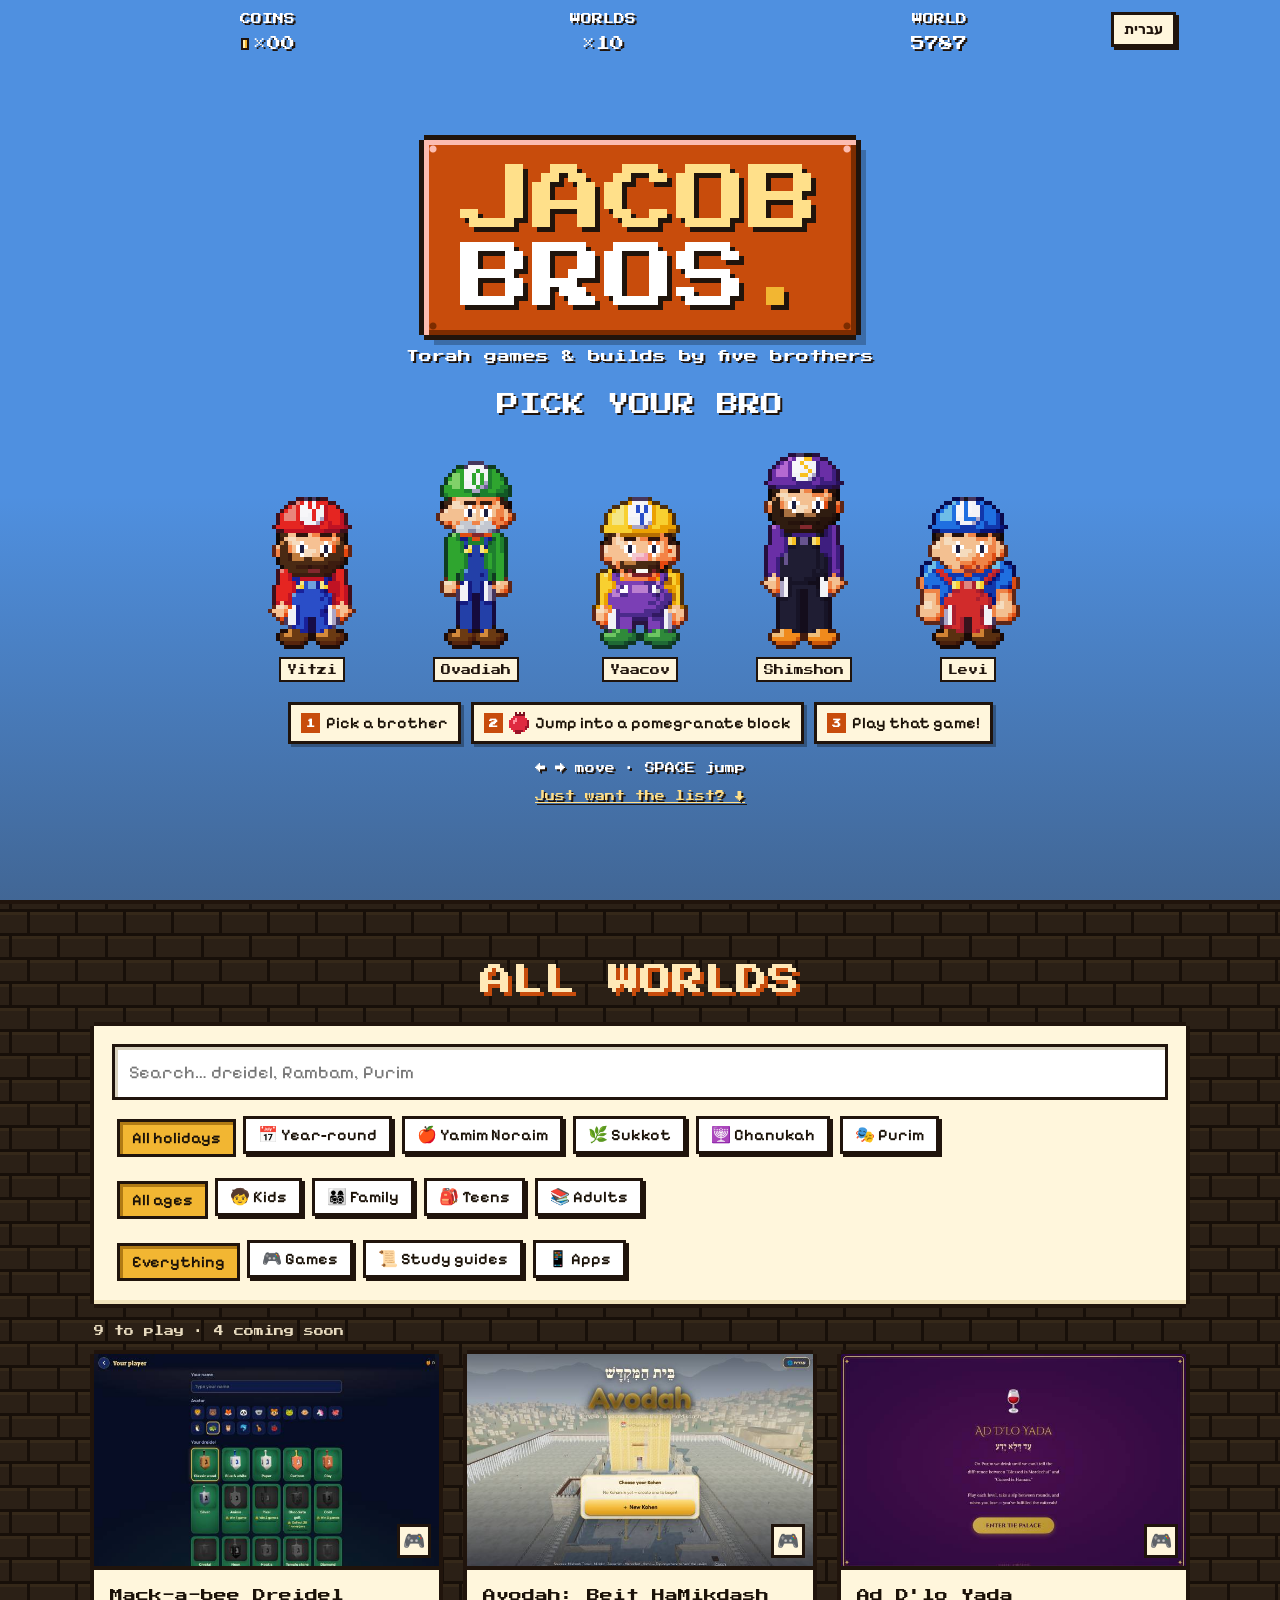
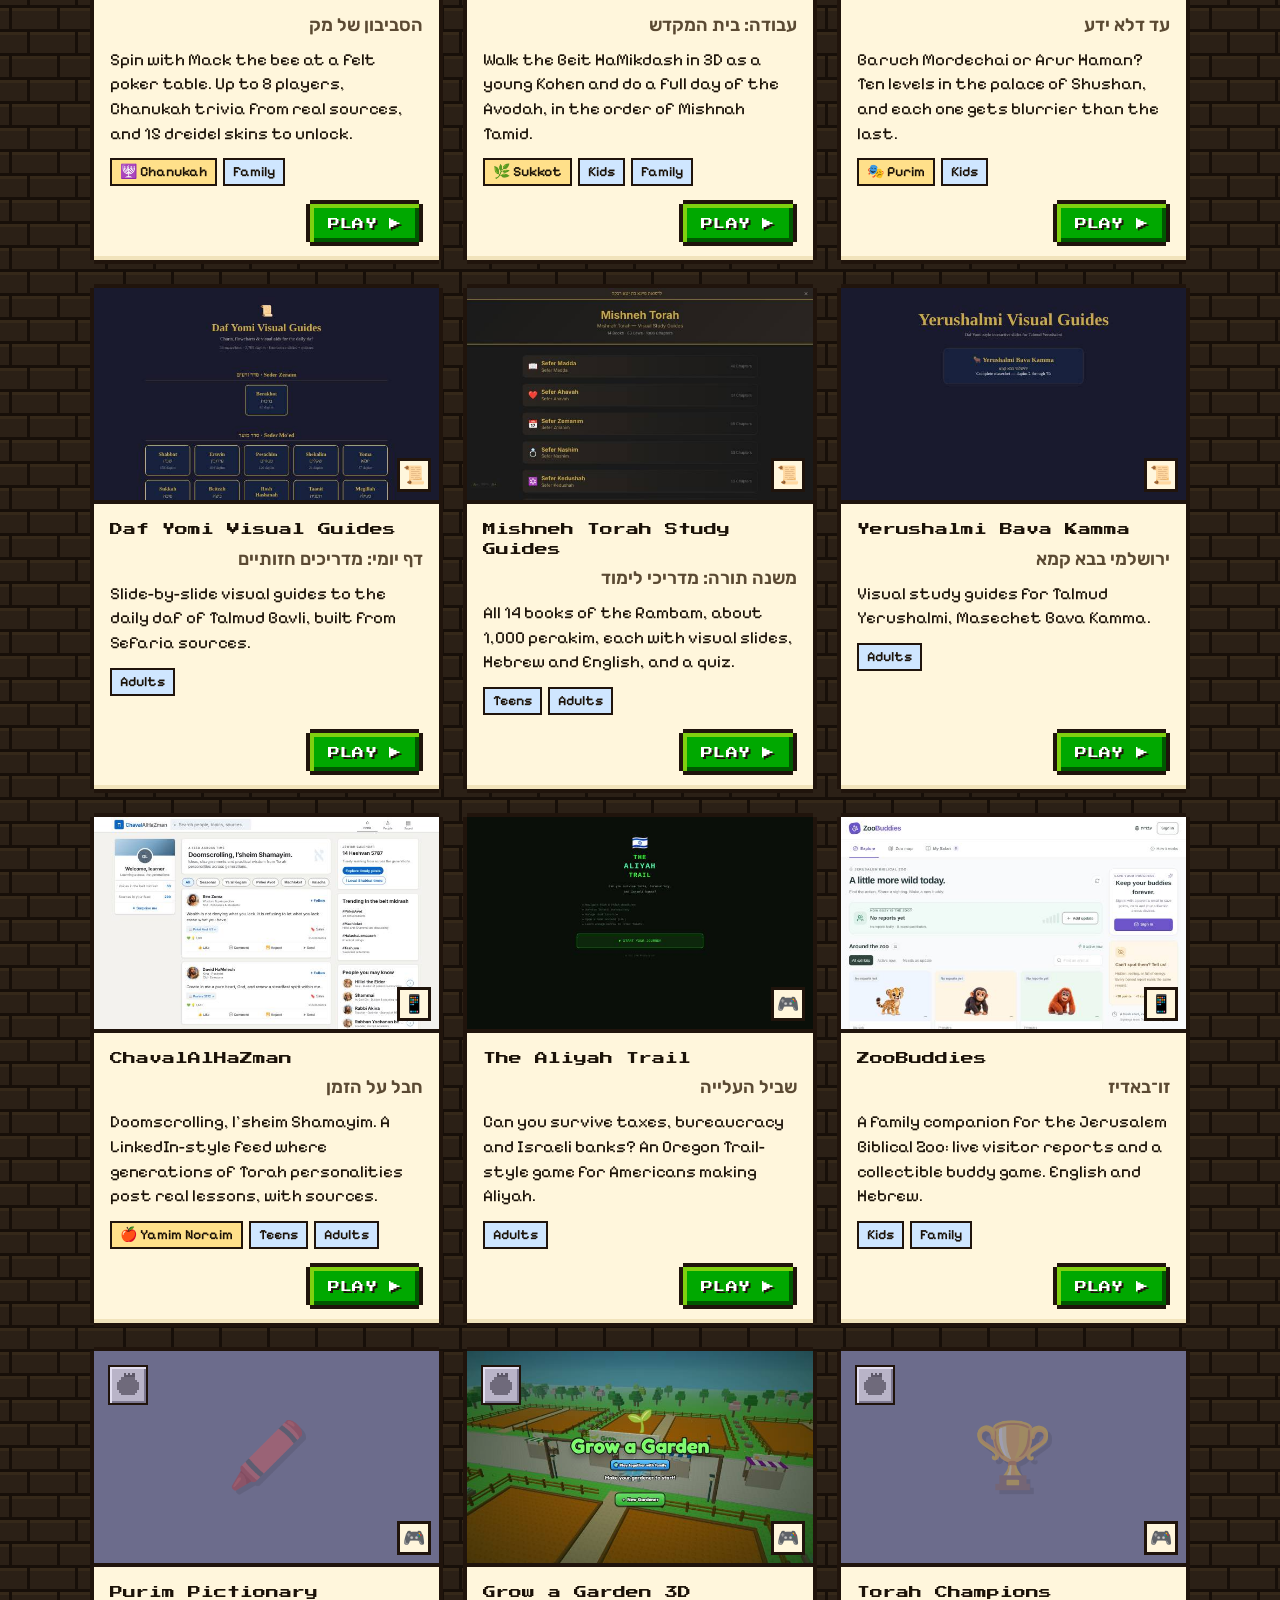
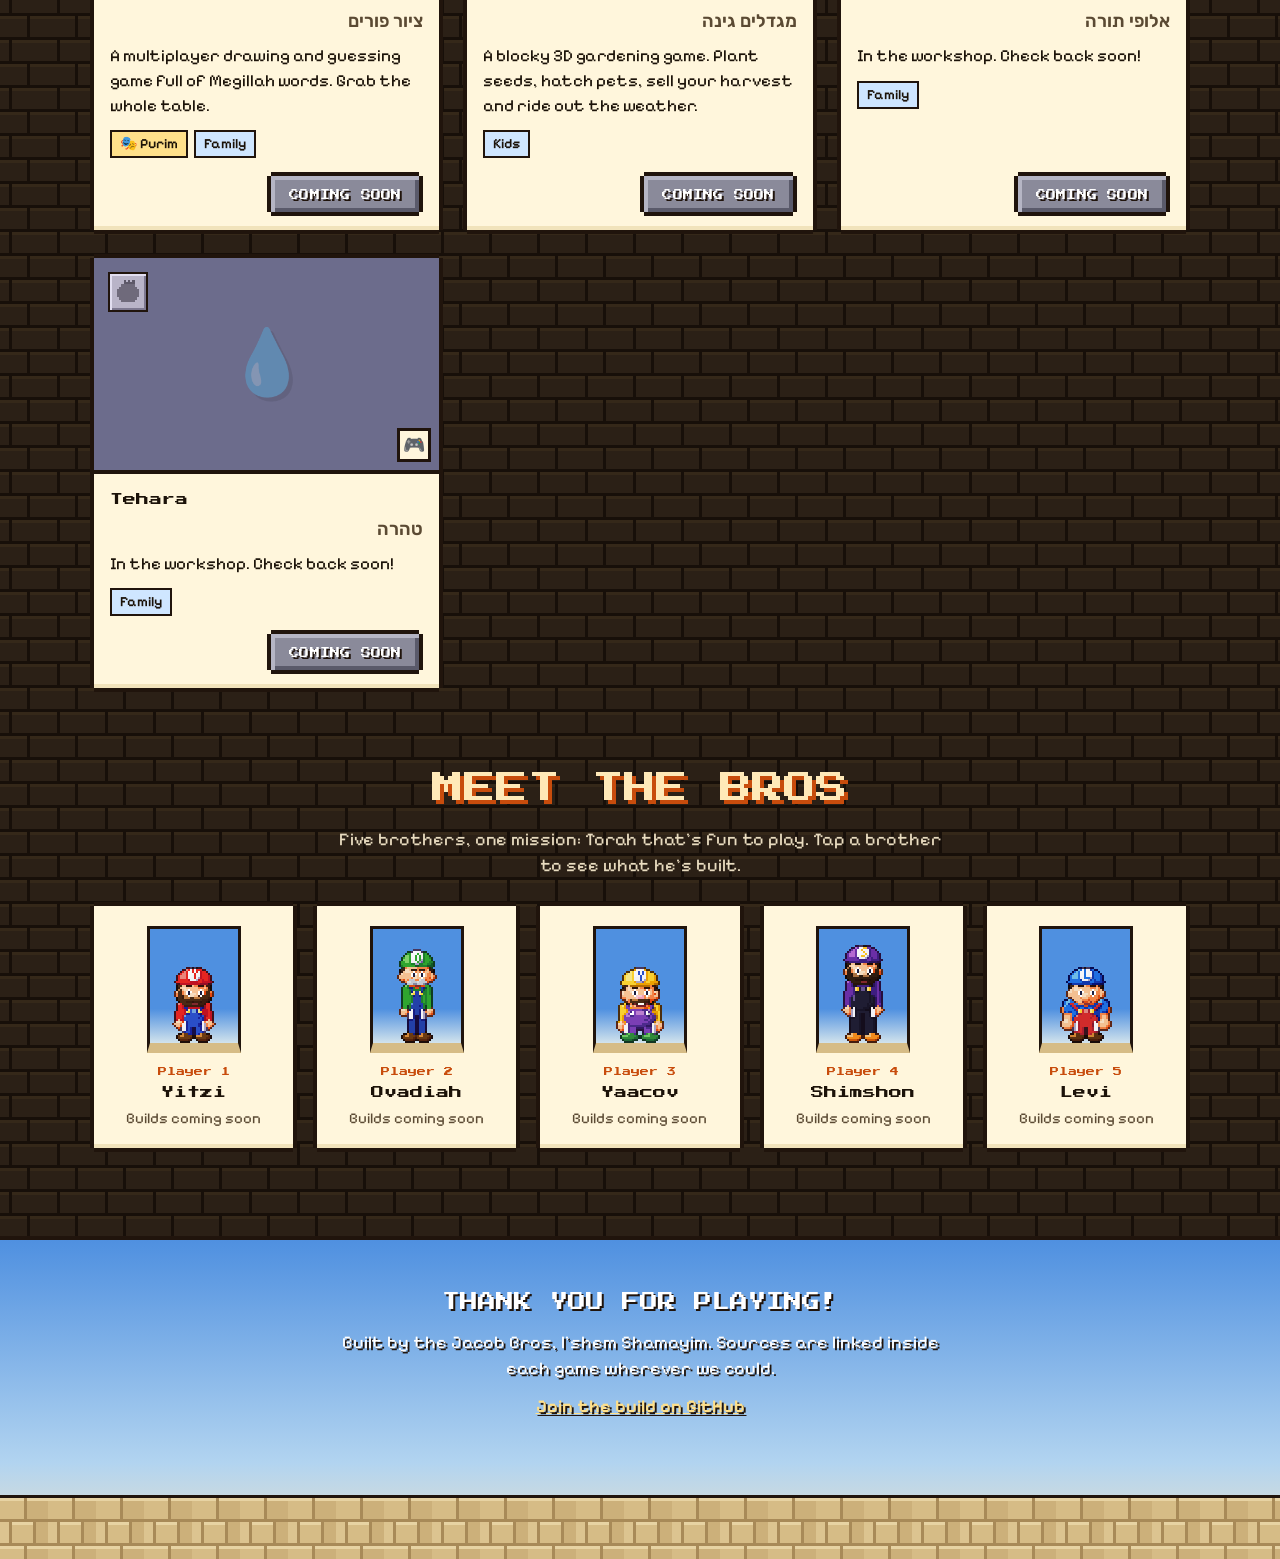
==== commit 378198e2: "Redraw the bros in a SNES style, with new builds and beards - tools/make-bros.js now builds each bro" ====
--- a/index.html
+++ b/index.html
@@ -112,6 +112,7 @@
 
   <script src="data/games.js"></script>
   <script src="data/brothers.js"></script>
+  <script src="data/sprites.js"></script>
   <script src="js/core.js"></script>
   <script src="js/art.js"></script>
   <script src="js/game.js" defer></script>
--- a/css/style.css
+++ b/css/style.css
@@ -129,7 +129,7 @@
   transform: translate(3px, 3px);
 }
 .chip-sprite { display: inline-block; }
-.chip-sprite .sprite { height: 22px; width: auto; }
+.chip-sprite .sprite { height: 24px; width: auto; }
 
 .sprite { display: block; width: 100%; height: auto; image-rendering: pixelated; -webkit-user-drag: none; user-select: none; }
 
@@ -236,7 +236,7 @@
   display: flex; flex-direction: column; align-items: center; gap: 8px;
   padding: 8px 4px 0; border: 0; background: none; cursor: pointer;
 }
-.pick-sprite { width: 46px; display: block; transition: transform .1s steps(2); }
+.pick-sprite { width: 64px; display: block; transition: transform .1s steps(2); }
 .pick-bro:hover .pick-sprite, .pick-bro:focus-visible .pick-sprite { transform: translateY(-6px); }
 .pick-name {
   font-family: var(--font-pixel); font-size: 9px; line-height: 1.2;
@@ -287,7 +287,7 @@
   background: var(--paper); border: 3px solid var(--ink); box-shadow: 3px 3px 0 0 var(--ink);
   cursor: pointer;
 }
-.change-bro .sprite { width: 23px; }
+.change-bro .sprite { width: 32px; }
 .change-bro:hover { background: var(--gold-light); }
 .zone-tabs {
   pointer-events: auto;
@@ -467,7 +467,7 @@
 .card-blurb { margin: 10px 0 12px; font-size: 17px; }
 .card-foot { display: flex; justify-content: space-between; align-items: center; gap: 10px; padding: 10px 16px 18px; }
 .card-bros { display: flex; align-items: flex-end; gap: 6px; }
-.by-bro { width: 23px; align-self: flex-end; padding: 0; border: 0; background: none; cursor: pointer; }
+.by-bro { width: 32px; align-self: flex-end; padding: 0; border: 0; background: none; cursor: pointer; }
 .by-bro:hover { transform: translateY(-3px); }
 
 .empty { padding: 28px; text-align: center; margin: 0 4px; }
@@ -483,7 +483,7 @@
 }
 .bro-card:hover .bro-card-sprite { transform: translateY(-6px); }
 .bro-card-sprite, .bro-dialog-sprite {
-  width: 69px; height: 130px; padding: 10px 12px 0;
+  width: 64px; height: 104px; padding: 10px 12px 0;
   display: flex; align-items: flex-end;
   background: linear-gradient(var(--sky) 70%, #d2e3ec);
   border: 3px solid var(--ink);
@@ -566,11 +566,11 @@
 @media (min-width: 720px) {
   .hud-label { font-size: 11px; }
   .hud-value { font-size: 14px; }
-  .pick-sprite { width: 69px; }
+  .pick-sprite { width: 96px; }
   .pick-name { font-size: 10px; }
 }
 @media (min-height: 820px) and (min-width: 900px) {
-  .pick-sprite { width: 92px; }
+  .pick-sprite { width: 128px; }
 }
 @media (max-width: 520px) {
   body { font-size: 17px; }
@@ -578,12 +578,12 @@
   .howto li { font-size: 14px; padding: 5px 8px; }
   .grid { grid-template-columns: 1fr; }
   .bro-cards { grid-template-columns: 1fr 1fr; gap: 18px; }
-  .bro-card-sprite { width: 46px; height: 88px; }
+  .bro-card-sprite { width: 64px; height: 104px; }
   .bro-card-name { font-size: 11px; }
   .ingame { top: 58px; }
   .change-bro { padding: 4px; }
   .change-bro span { display: none; }
-  .change-bro .sprite { width: 18px; }
+  .change-bro .sprite { width: 24px; }
   .zone-tabs { inset-inline-start: 56px; max-width: none; }
   .toast { top: 108px; font-size: 15px; }
 }
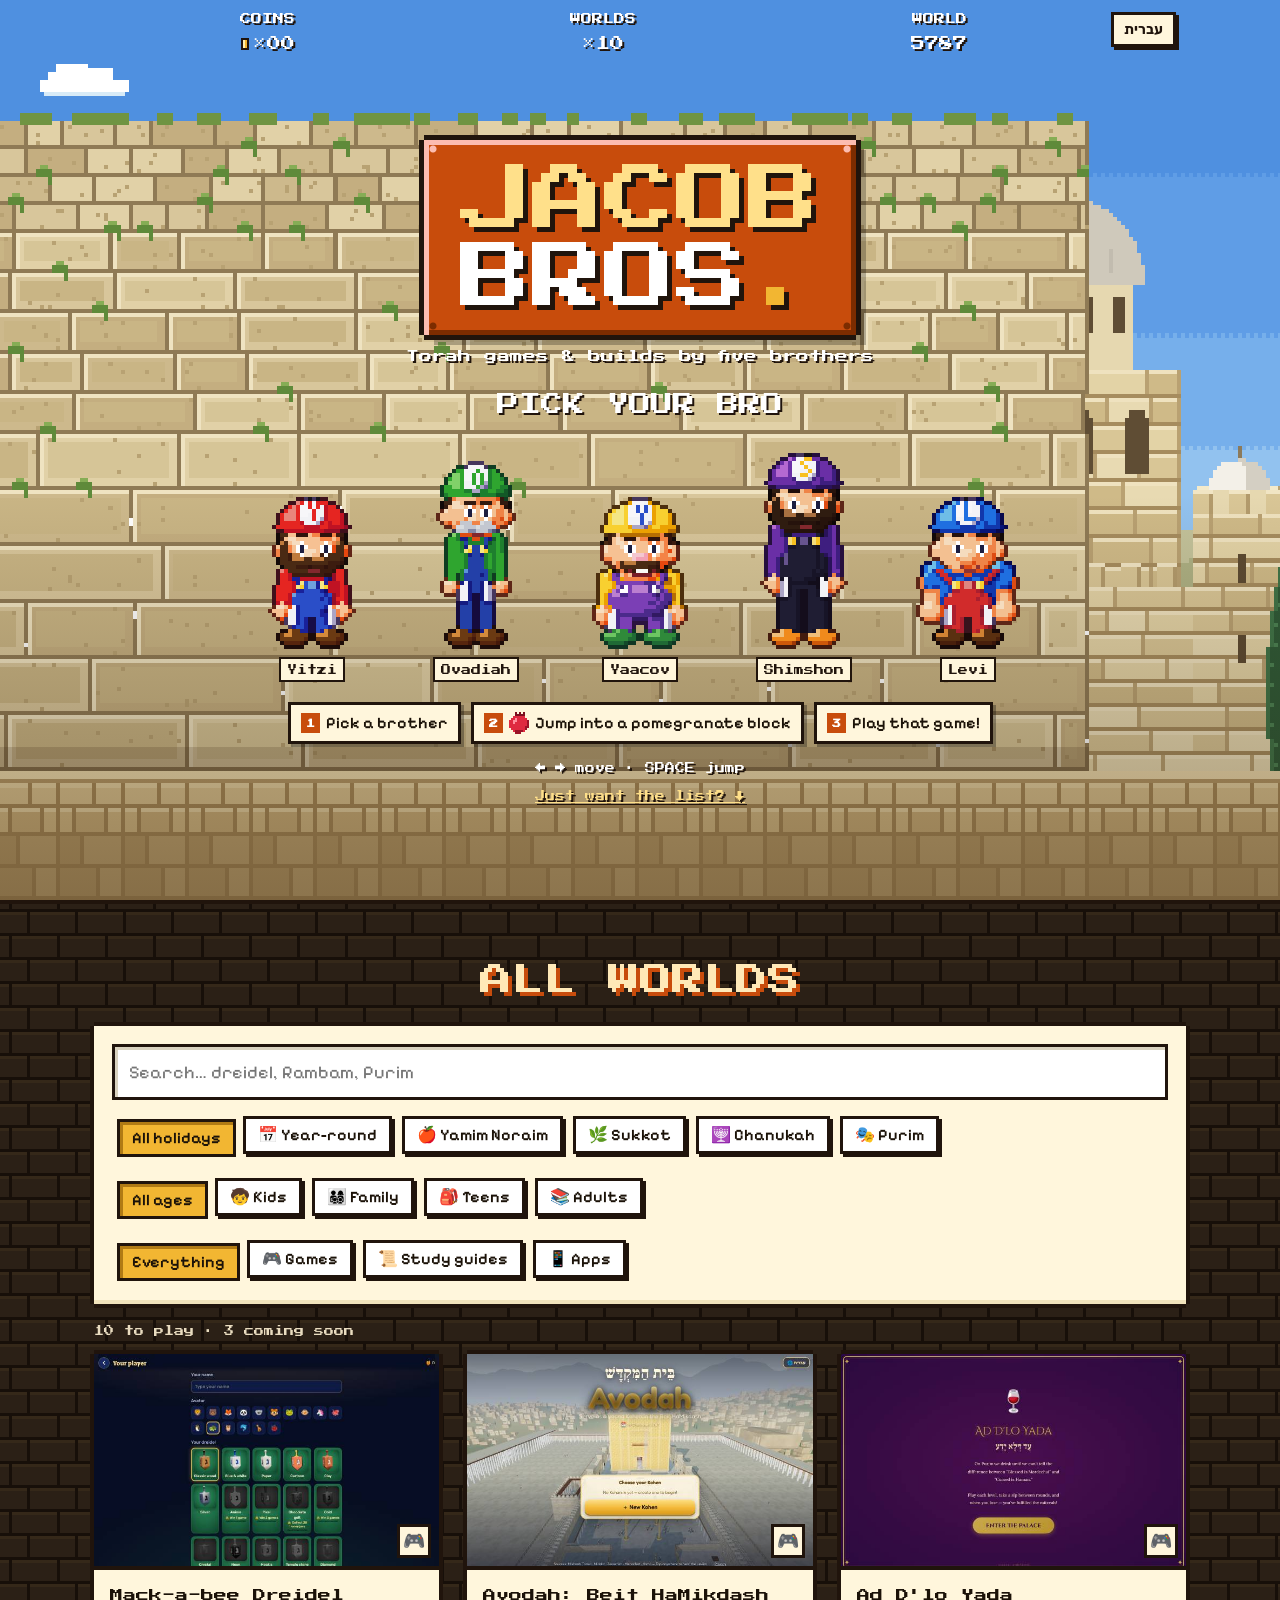
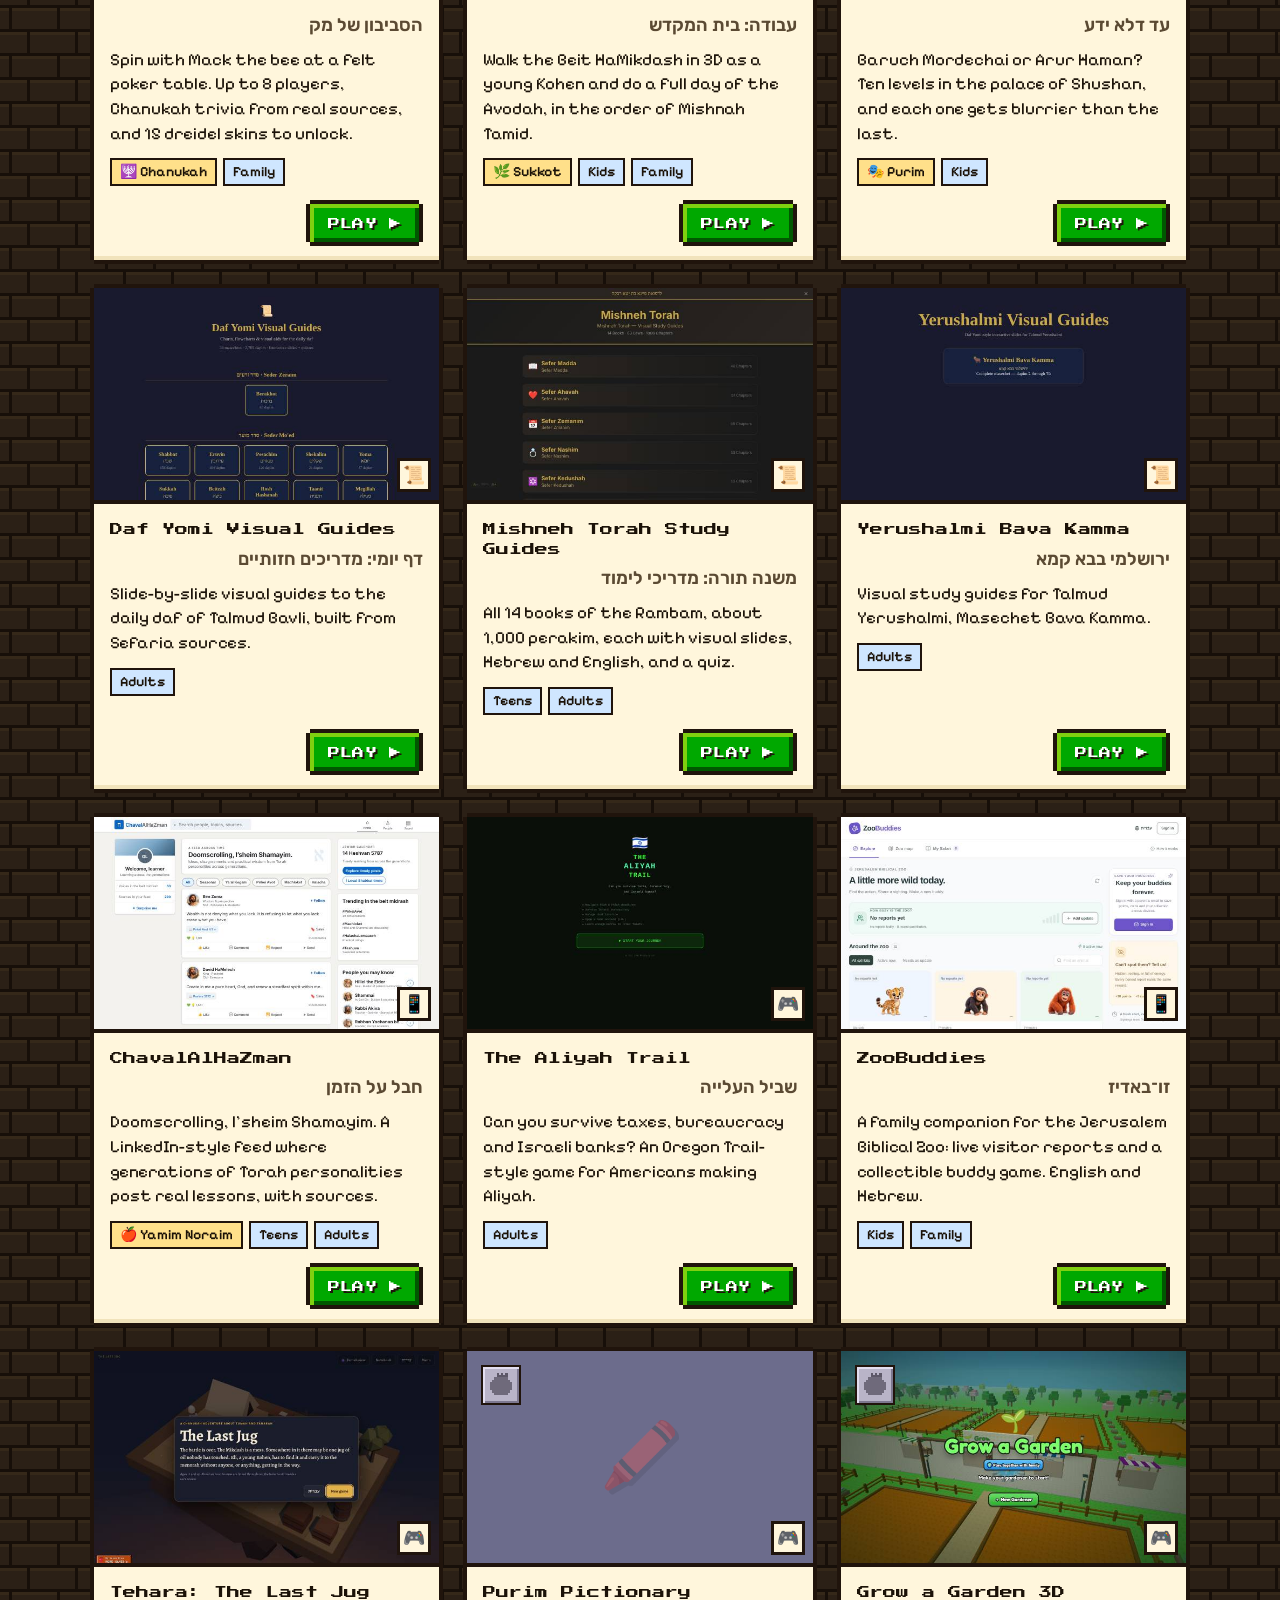
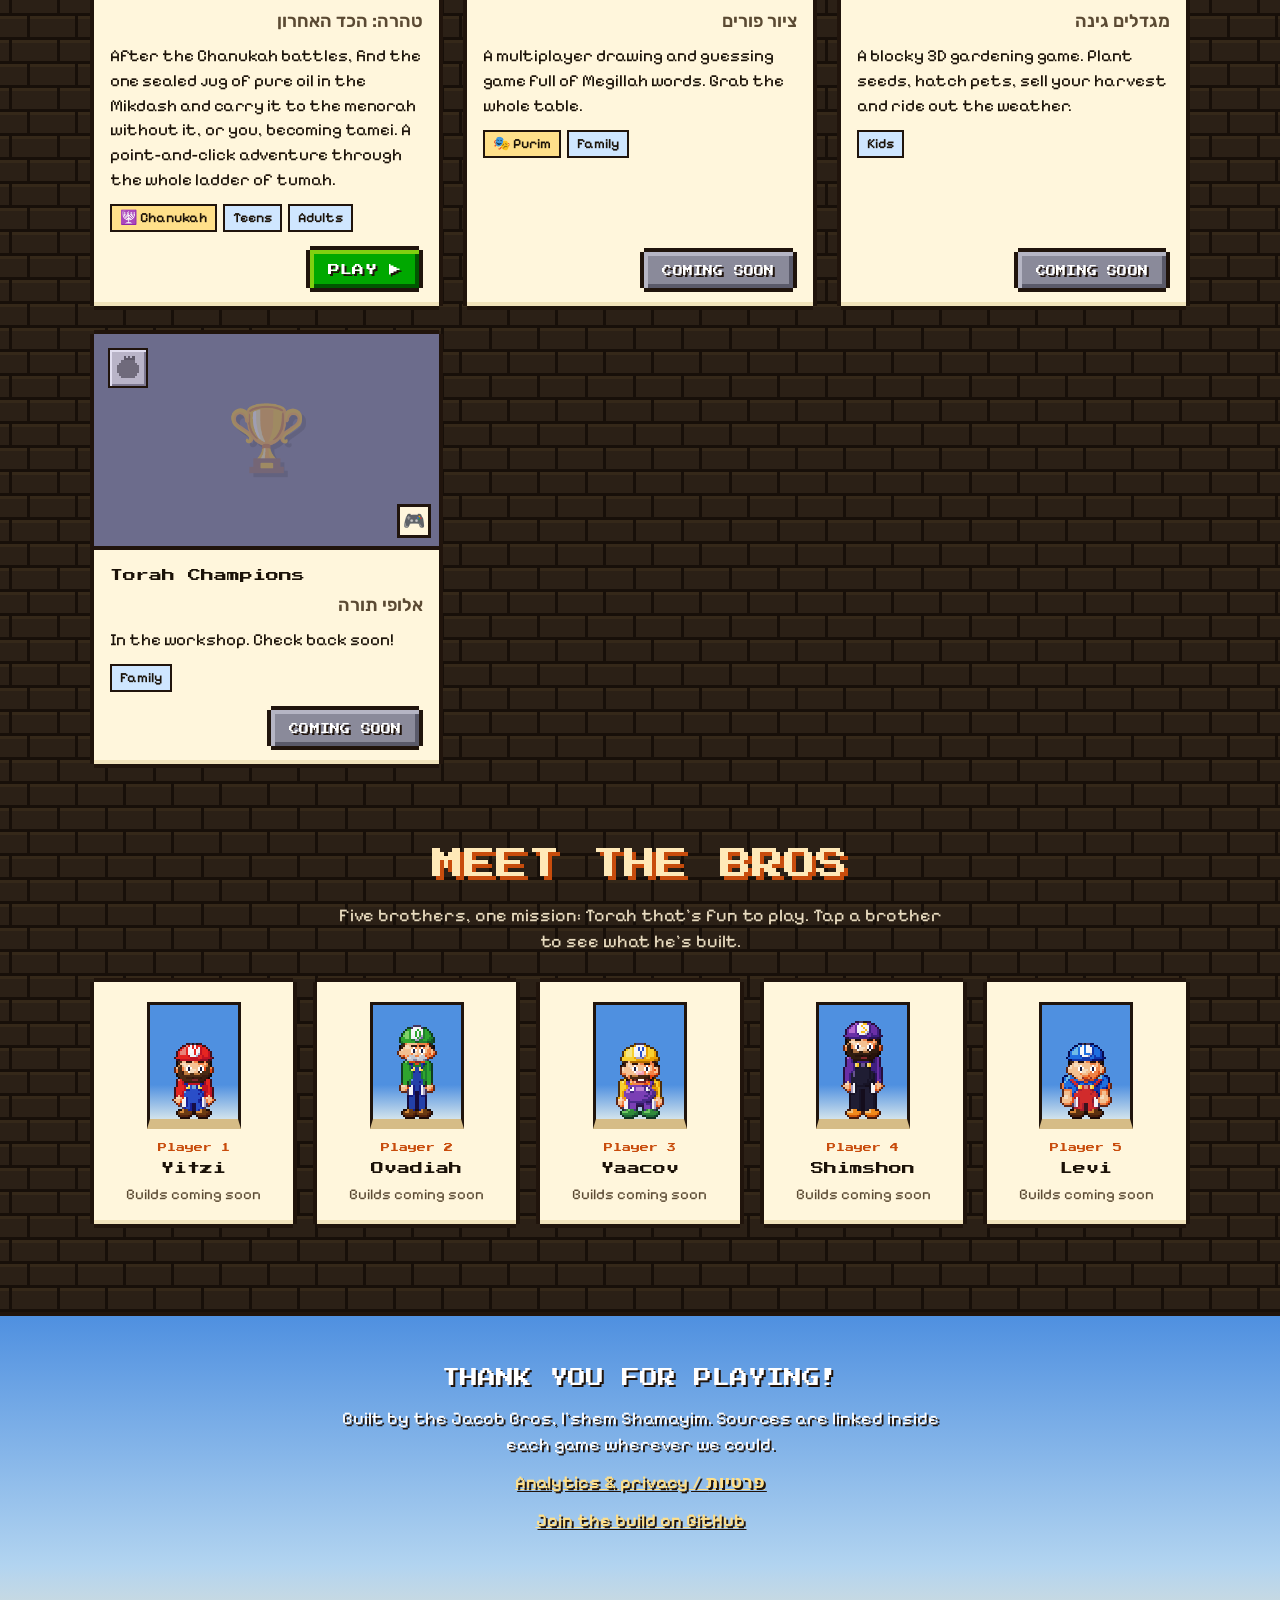
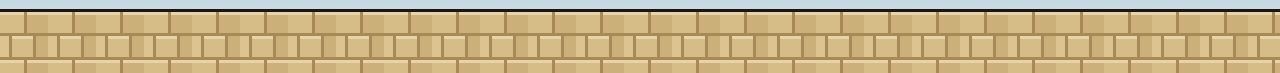
==== commit 1b8086ae: "Measure hub visits and catalogue referrals with privacy controls" ====
--- a/index.html
+++ b/index.html
@@ -13,6 +13,7 @@
   <link rel="preconnect" href="https://fonts.gstatic.com" crossorigin>
   <link href="https://fonts.googleapis.com/css2?family=Press+Start+2P&family=Pixelify+Sans:wght@400;600&family=Rubik:wght@400;600;700;800&display=swap" rel="stylesheet">
   <link rel="stylesheet" href="css/style.css">
+  <script src="js/analytics.js" data-game="jacobbros_hub"></script>
 </head>
 <body>
   <a class="skip" href="#worlds" data-i18n="skip">Skip to the list of games</a>
@@ -100,6 +101,7 @@
     <div class="footer-inner">
       <p class="footer-title" data-i18n="footer.title">THANK YOU FOR PLAYING!</p>
       <p data-i18n="footer.text">Built by the Jacob Bros, l'shem Shamayim.</p>
+      <p><a href="privacy.html">Analytics &amp; privacy / פרטיות</a></p>
       <p><a href="https://github.com/Y2JCPA/JacobBros" data-i18n="footer.join">Join the build on GitHub</a></p>
     </div>
     <div class="ground ground-footer" aria-hidden="true"></div>
@@ -111,6 +113,7 @@
   </dialog>
 
   <script src="data/games.js"></script>
+  <script src="js/hub-analytics.js" defer></script>
   <script src="data/brothers.js"></script>
   <script src="data/sprites.js"></script>
   <script src="js/core.js"></script>
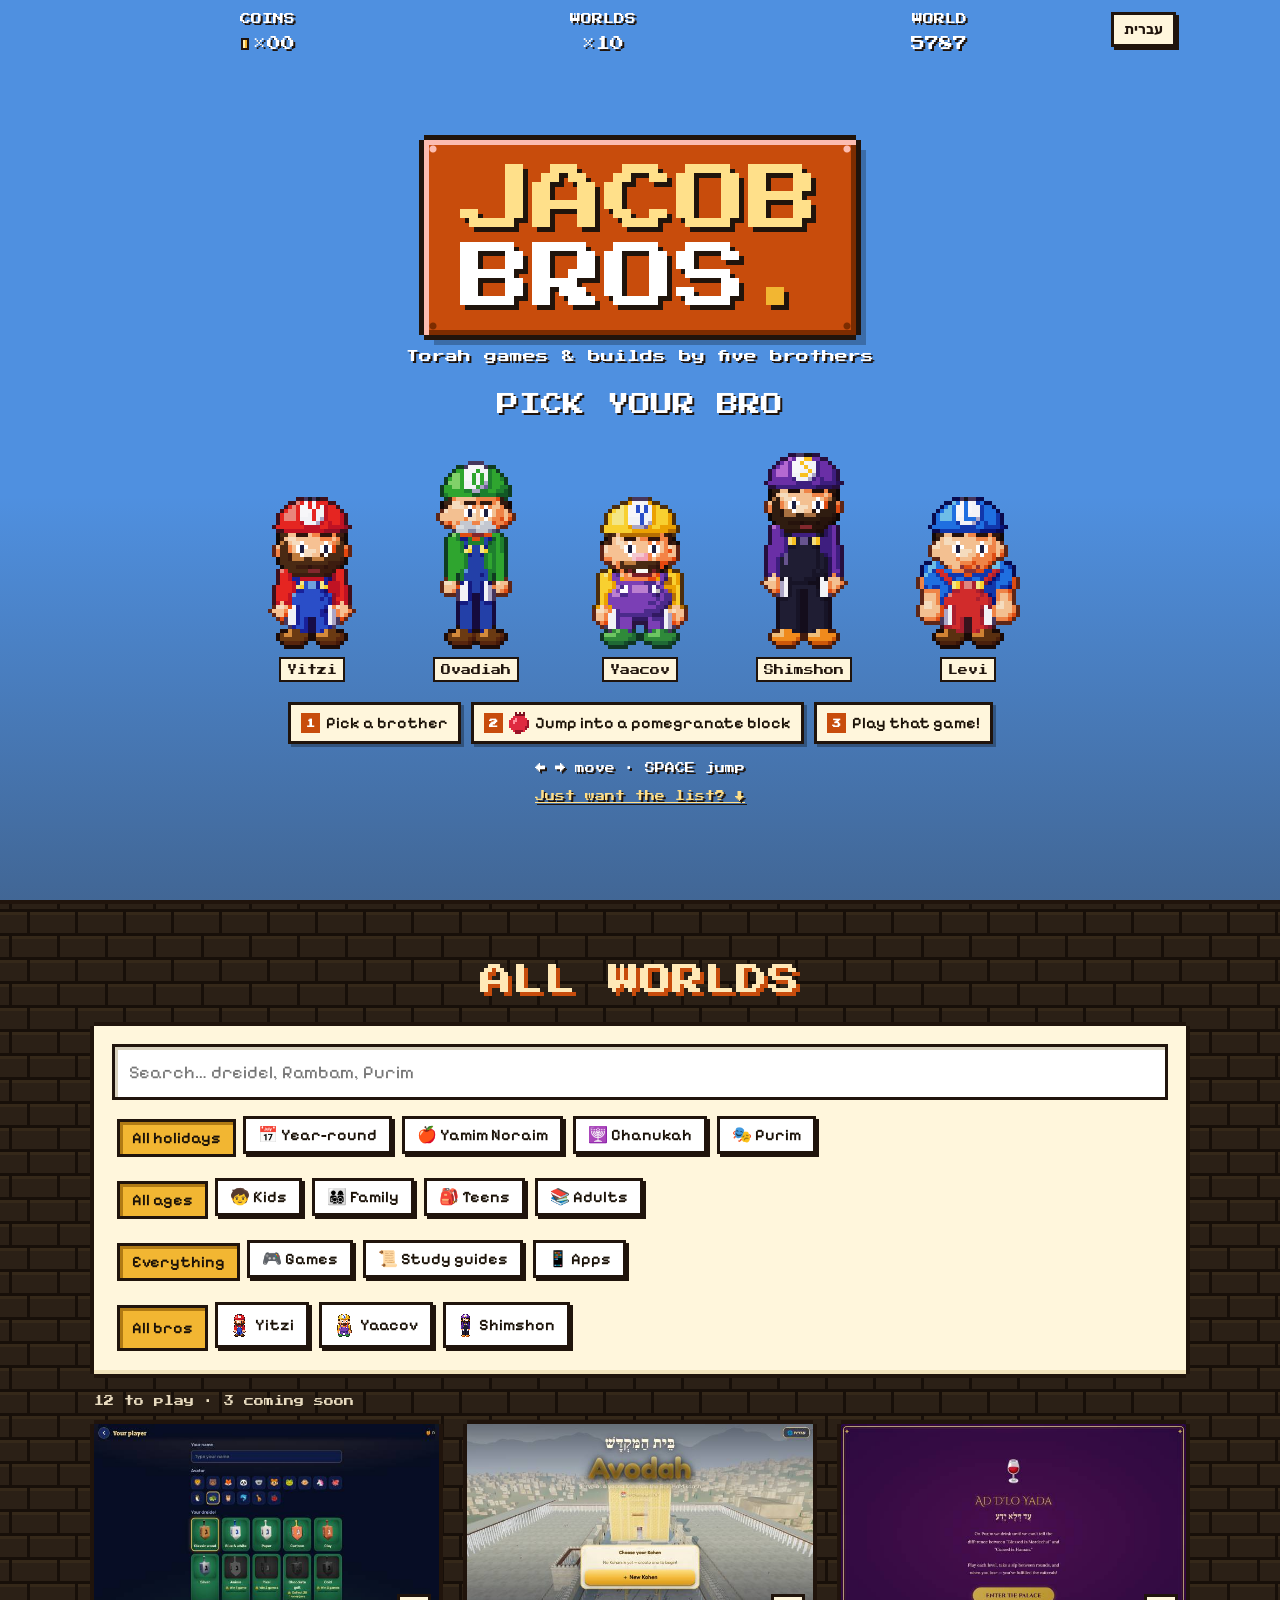
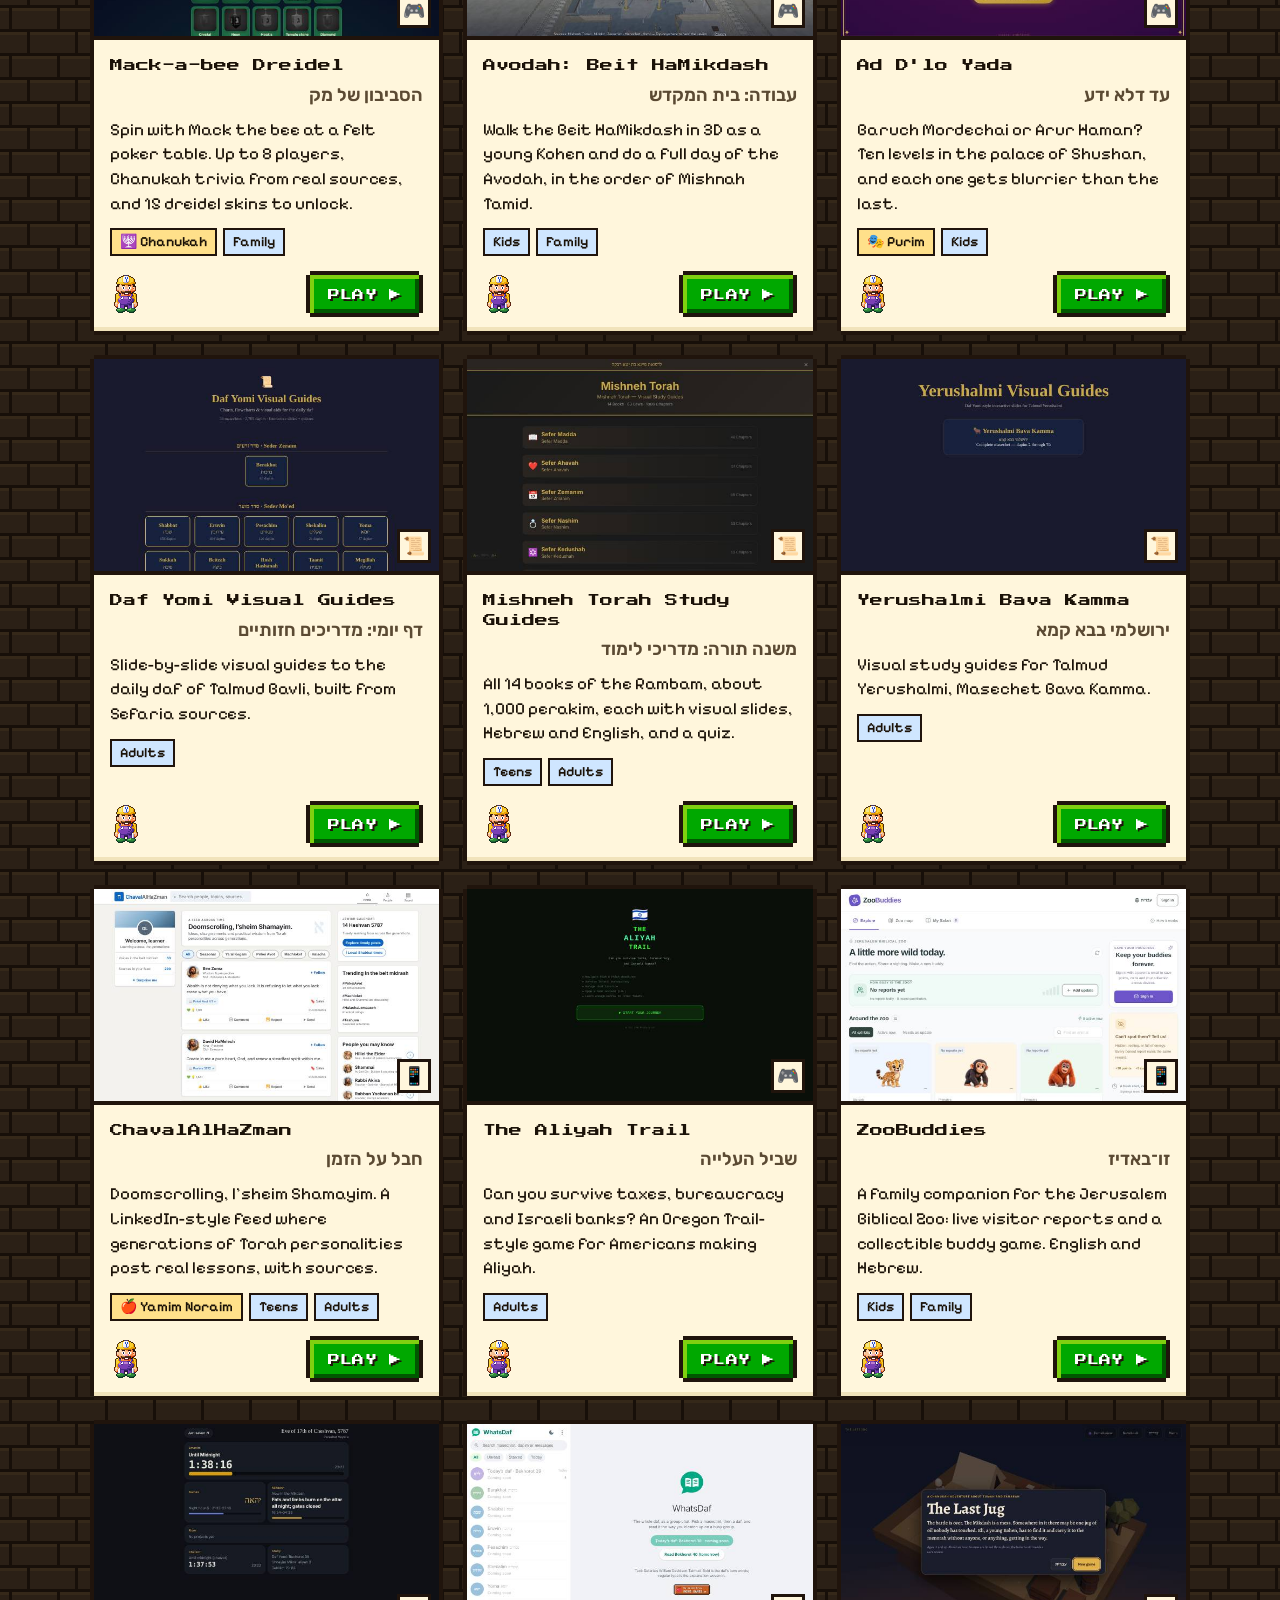
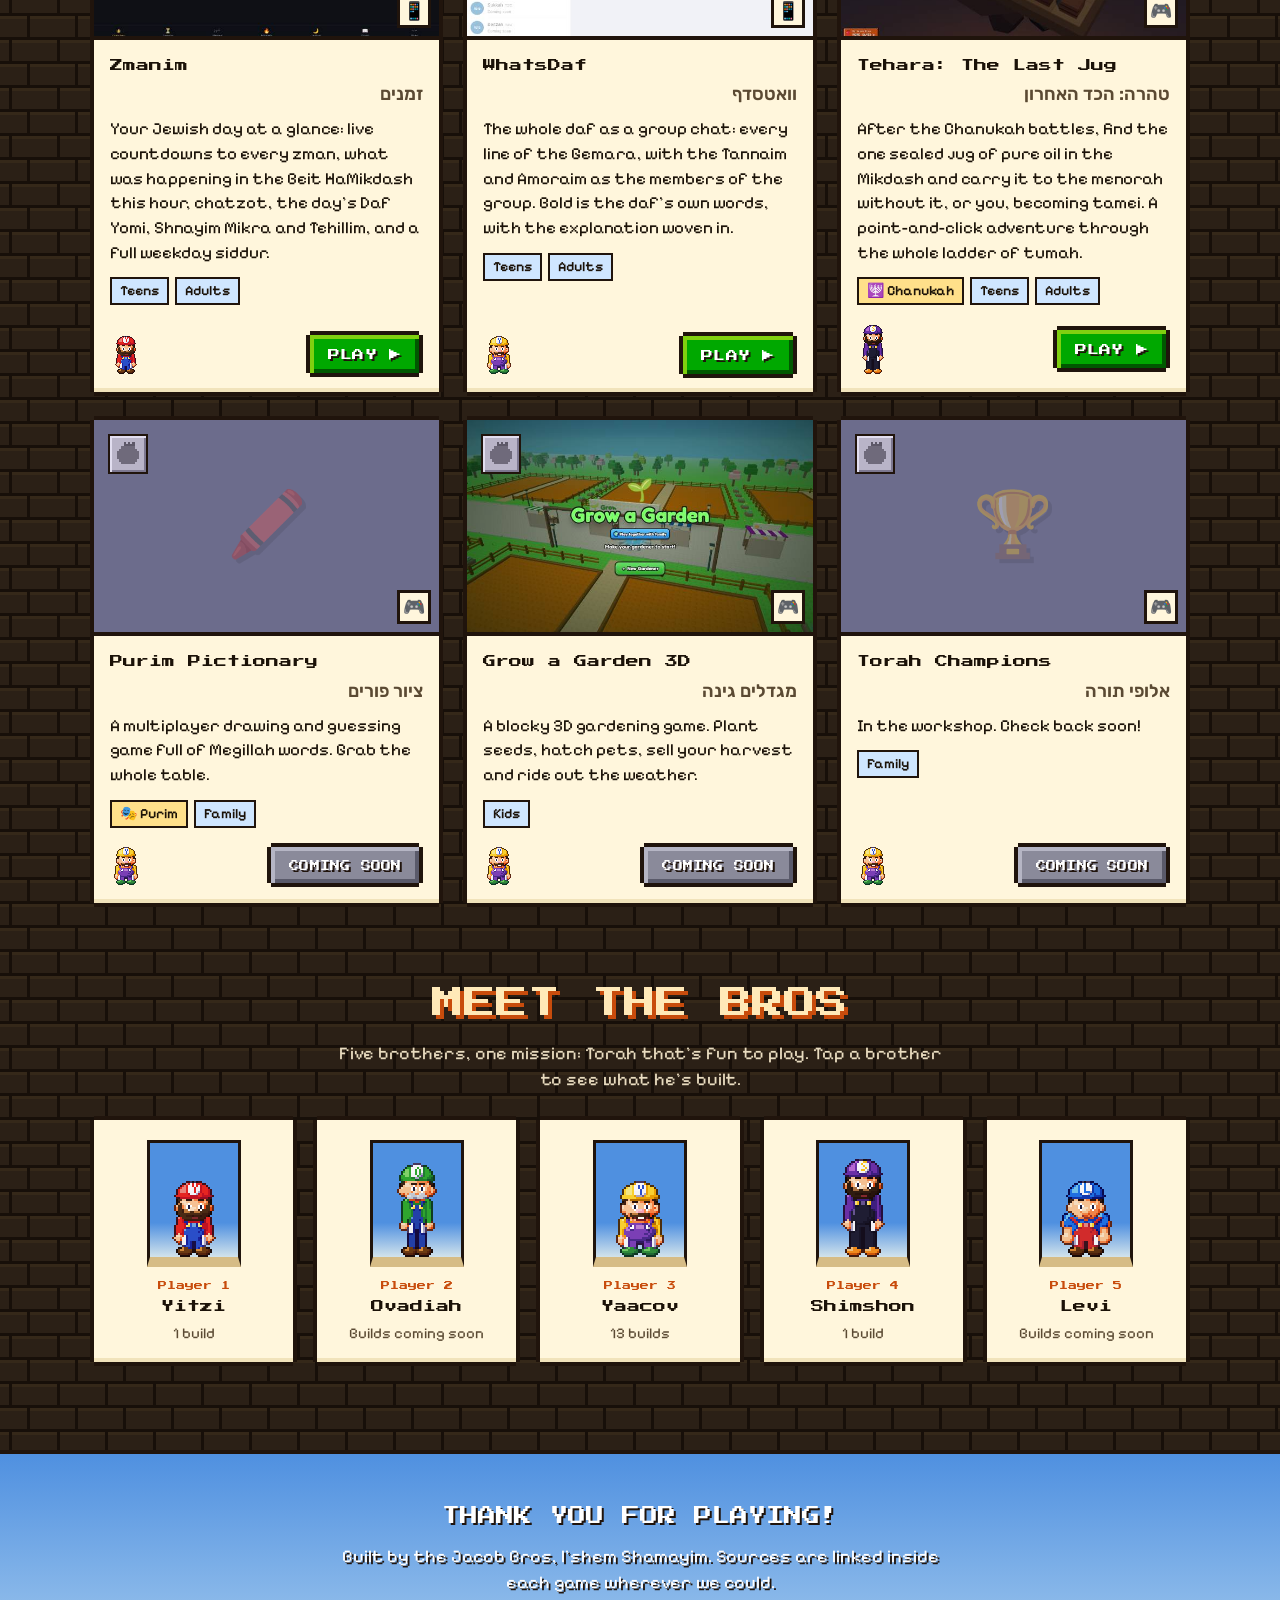
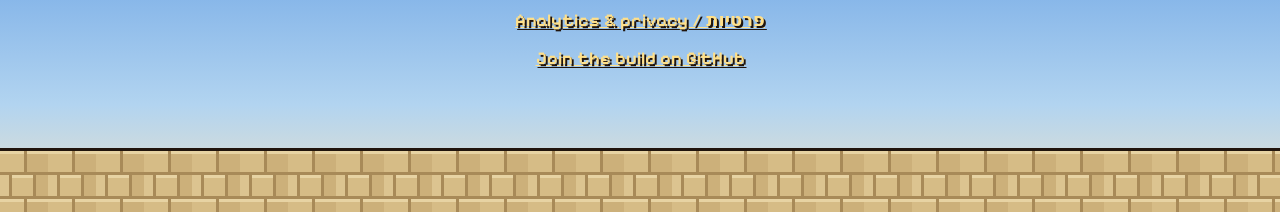
==== commit e76a590b: "Load updates right away on phones: version-stamp scripts and styles GitHub Pages lets browsers cache" ====
--- a/index.html
+++ b/index.html
@@ -12,8 +12,8 @@
   <link rel="preconnect" href="https://fonts.googleapis.com">
   <link rel="preconnect" href="https://fonts.gstatic.com" crossorigin>
   <link href="https://fonts.googleapis.com/css2?family=Press+Start+2P&family=Pixelify+Sans:wght@400;600&family=Rubik:wght@400;600;700;800&display=swap" rel="stylesheet">
-  <link rel="stylesheet" href="css/style.css">
-  <script src="js/analytics.js" data-game="jacobbros_hub"></script>
+  <link rel="stylesheet" href="css/style.css?v=a00e22e1">
+  <script src="js/analytics.js?v=b73e3cca" data-game="jacobbros_hub"></script>
 </head>
 <body>
   <a class="skip" href="#worlds" data-i18n="skip">Skip to the list of games</a>
@@ -112,13 +112,13 @@
     <div class="bro-dialog-body" id="bro-dialog-body"></div>
   </dialog>
 
-  <script src="data/games.js"></script>
-  <script src="js/hub-analytics.js" defer></script>
-  <script src="data/brothers.js"></script>
-  <script src="data/sprites.js"></script>
-  <script src="js/core.js"></script>
-  <script src="js/art.js"></script>
-  <script src="js/game.js" defer></script>
-  <script src="js/app.js" defer></script>
+  <script src="data/games.js?v=5d31f82f"></script>
+  <script src="js/hub-analytics.js?v=66a1053c" defer></script>
+  <script src="data/brothers.js?v=10be86fb"></script>
+  <script src="data/sprites.js?v=c6b956e9"></script>
+  <script src="js/core.js?v=209e05ce"></script>
+  <script src="js/art.js?v=f90c3361"></script>
+  <script src="js/game.js?v=07a5599c" defer></script>
+  <script src="js/app.js?v=9b25ae04" defer></script>
 </body>
 </html>
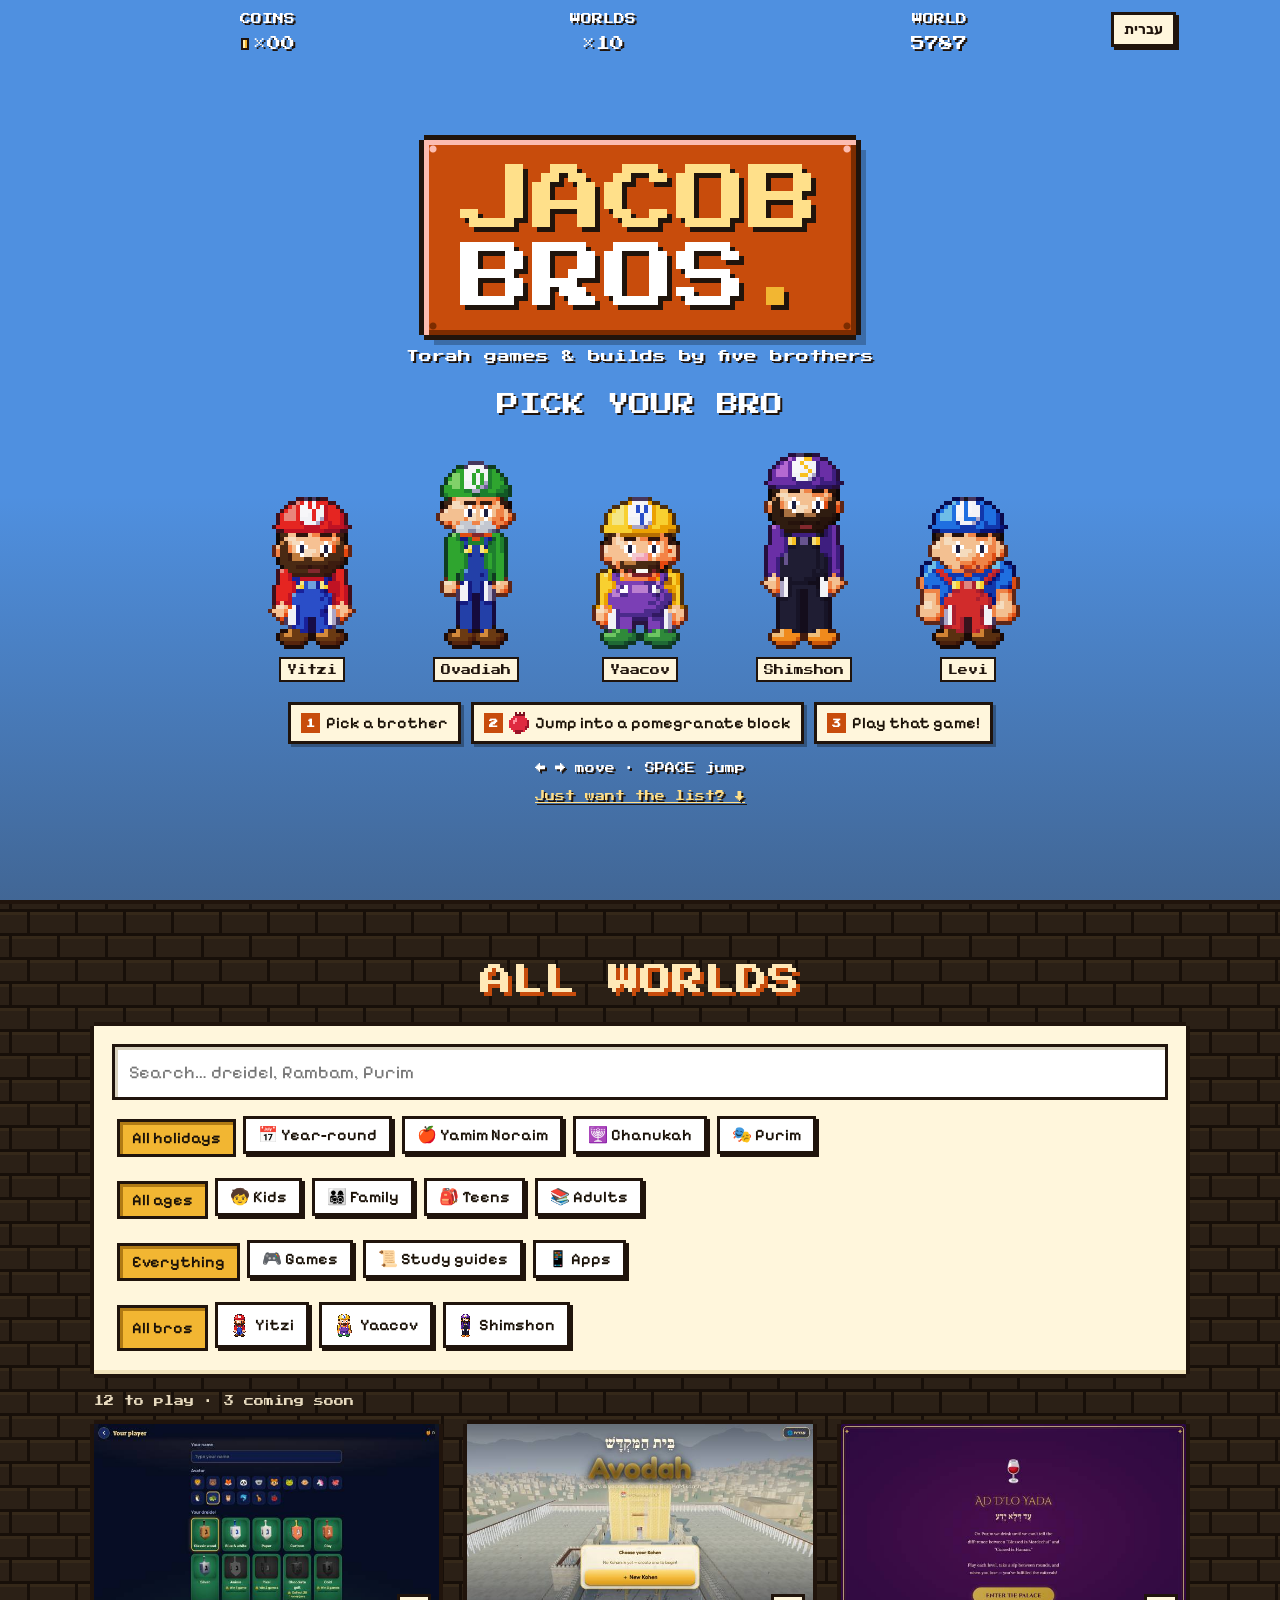
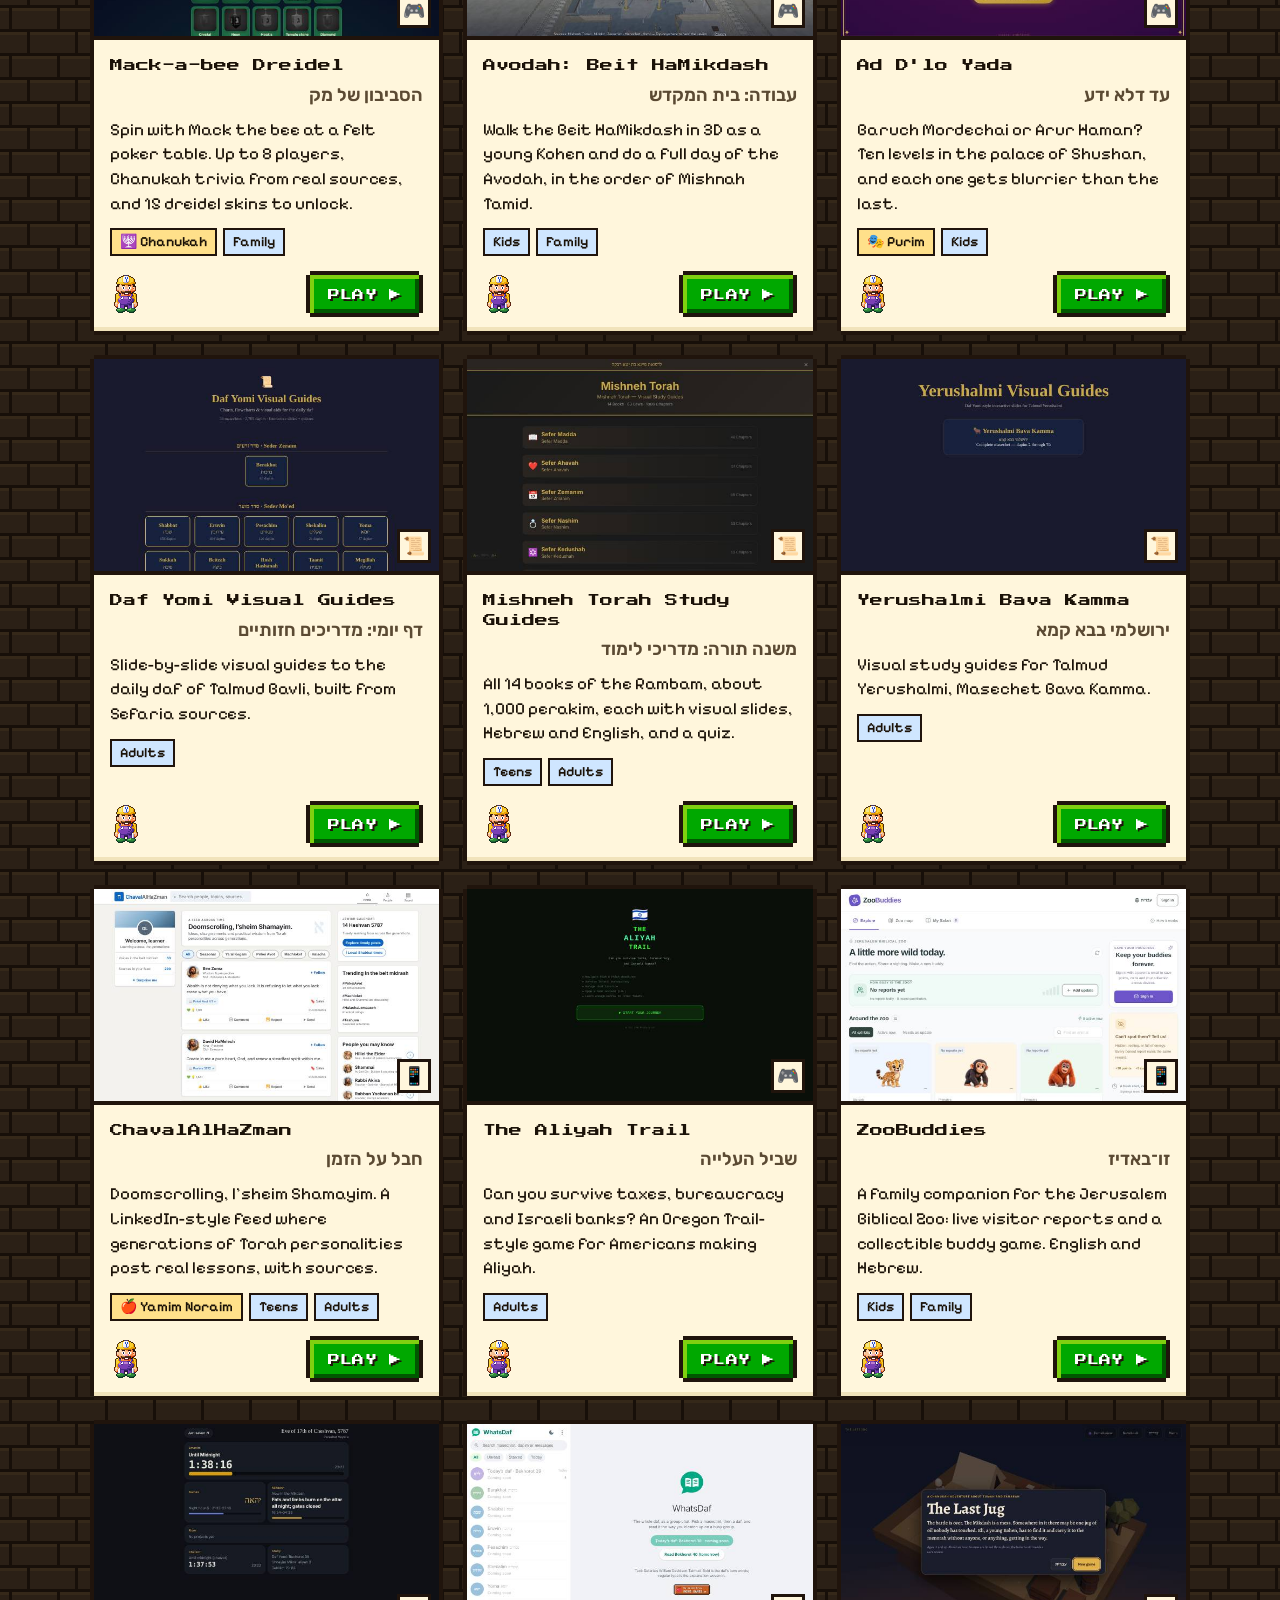
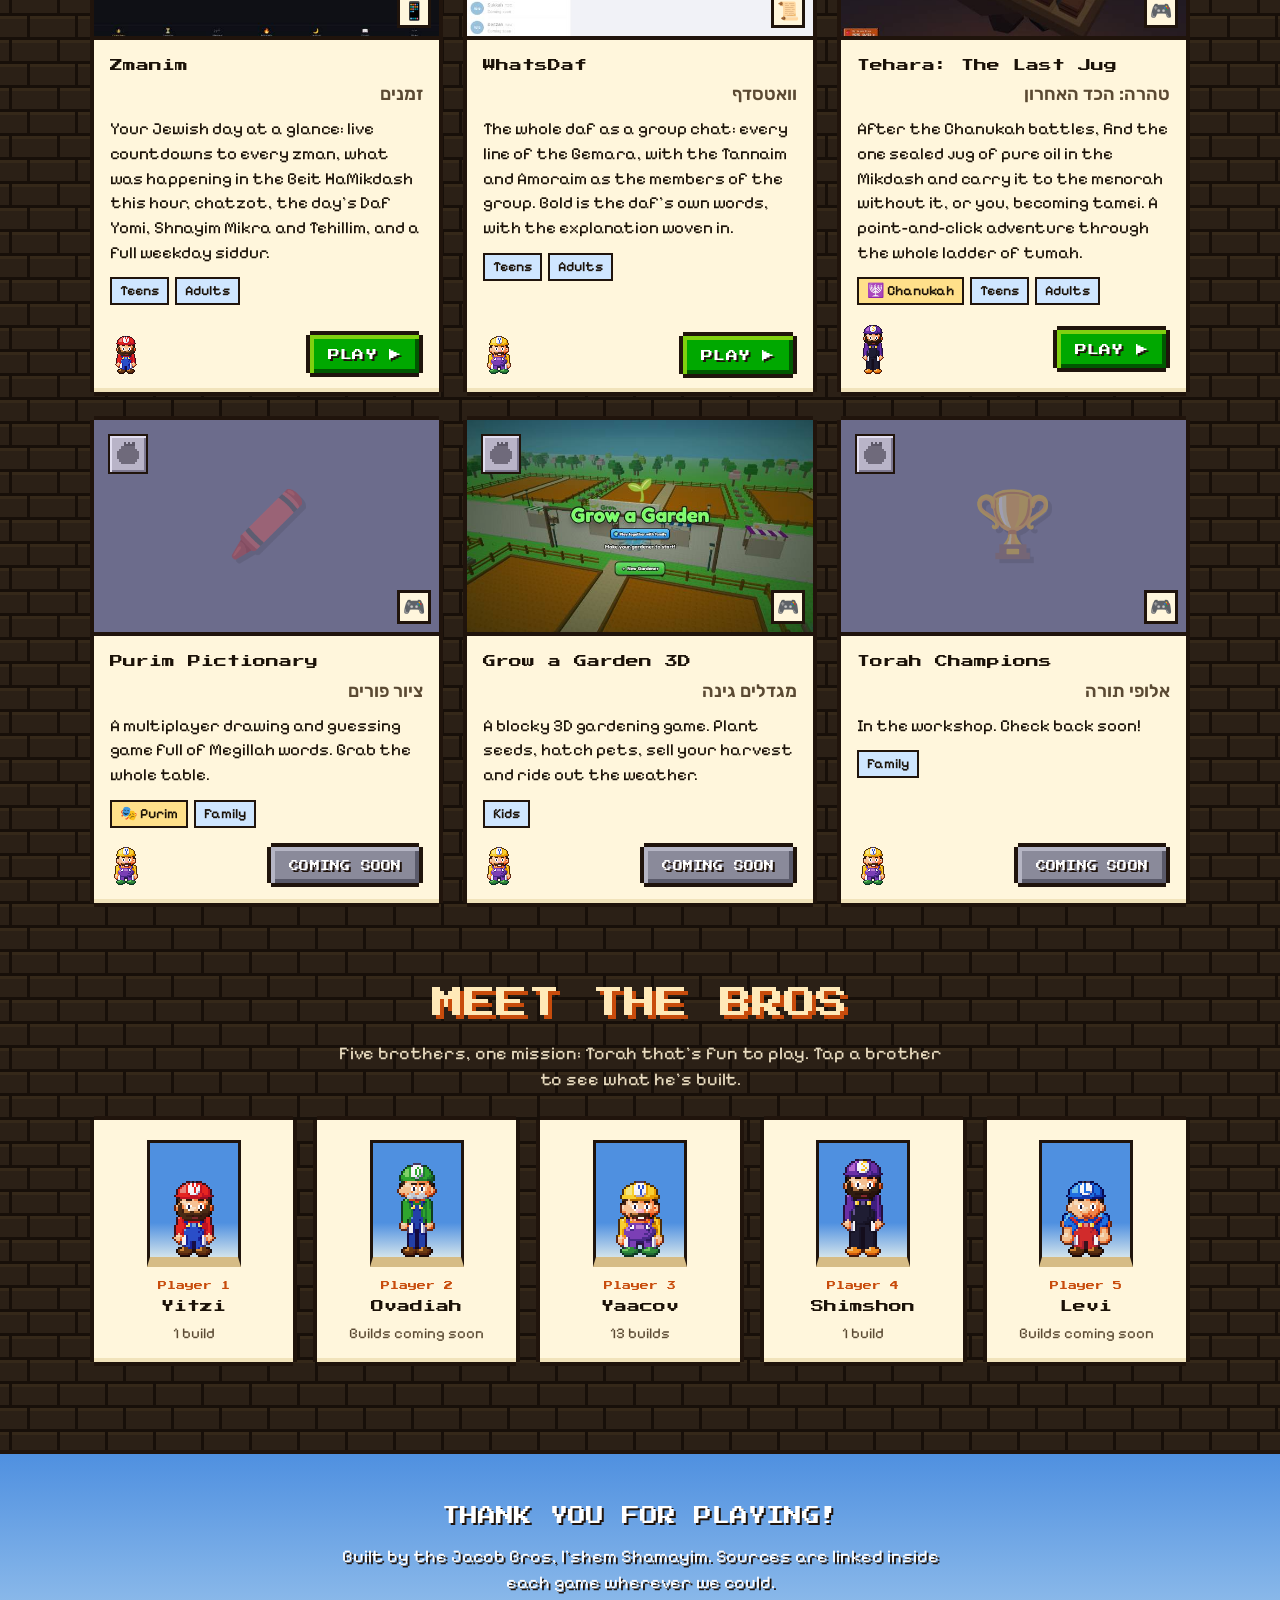
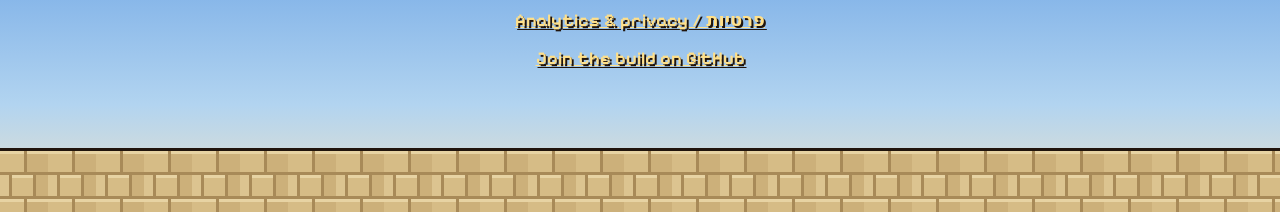
==== commit d1c80872: "Move WhatsDaf to the Study area Co-Authored-By: Claude Opus 5.5 <noreply@anthropic.com> Claude-Sessi" ====
--- a/index.html
+++ b/index.html
@@ -112,7 +112,7 @@
     <div class="bro-dialog-body" id="bro-dialog-body"></div>
   </dialog>
 
-  <script src="data/games.js?v=5d31f82f"></script>
+  <script src="data/games.js?v=bfdb72cc"></script>
   <script src="js/hub-analytics.js?v=66a1053c" defer></script>
   <script src="data/brothers.js?v=10be86fb"></script>
   <script src="data/sprites.js?v=c6b956e9"></script>
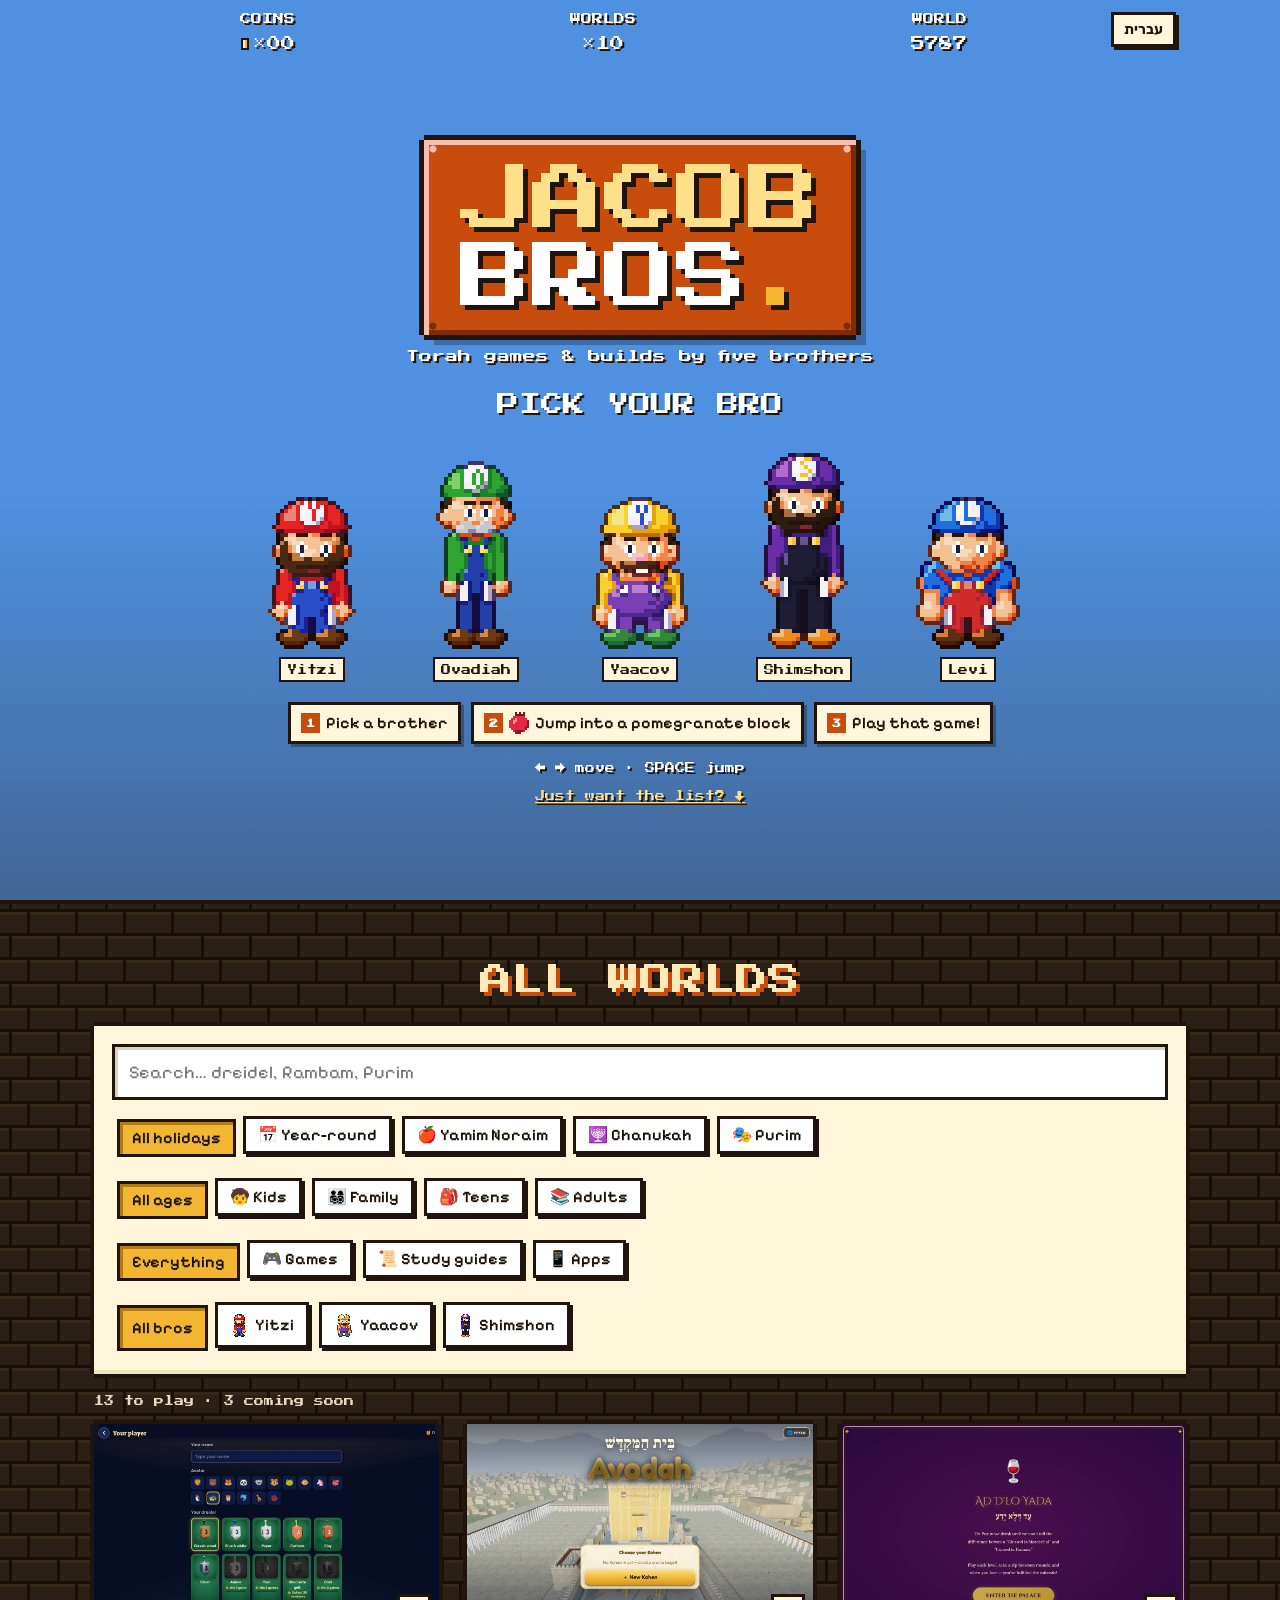
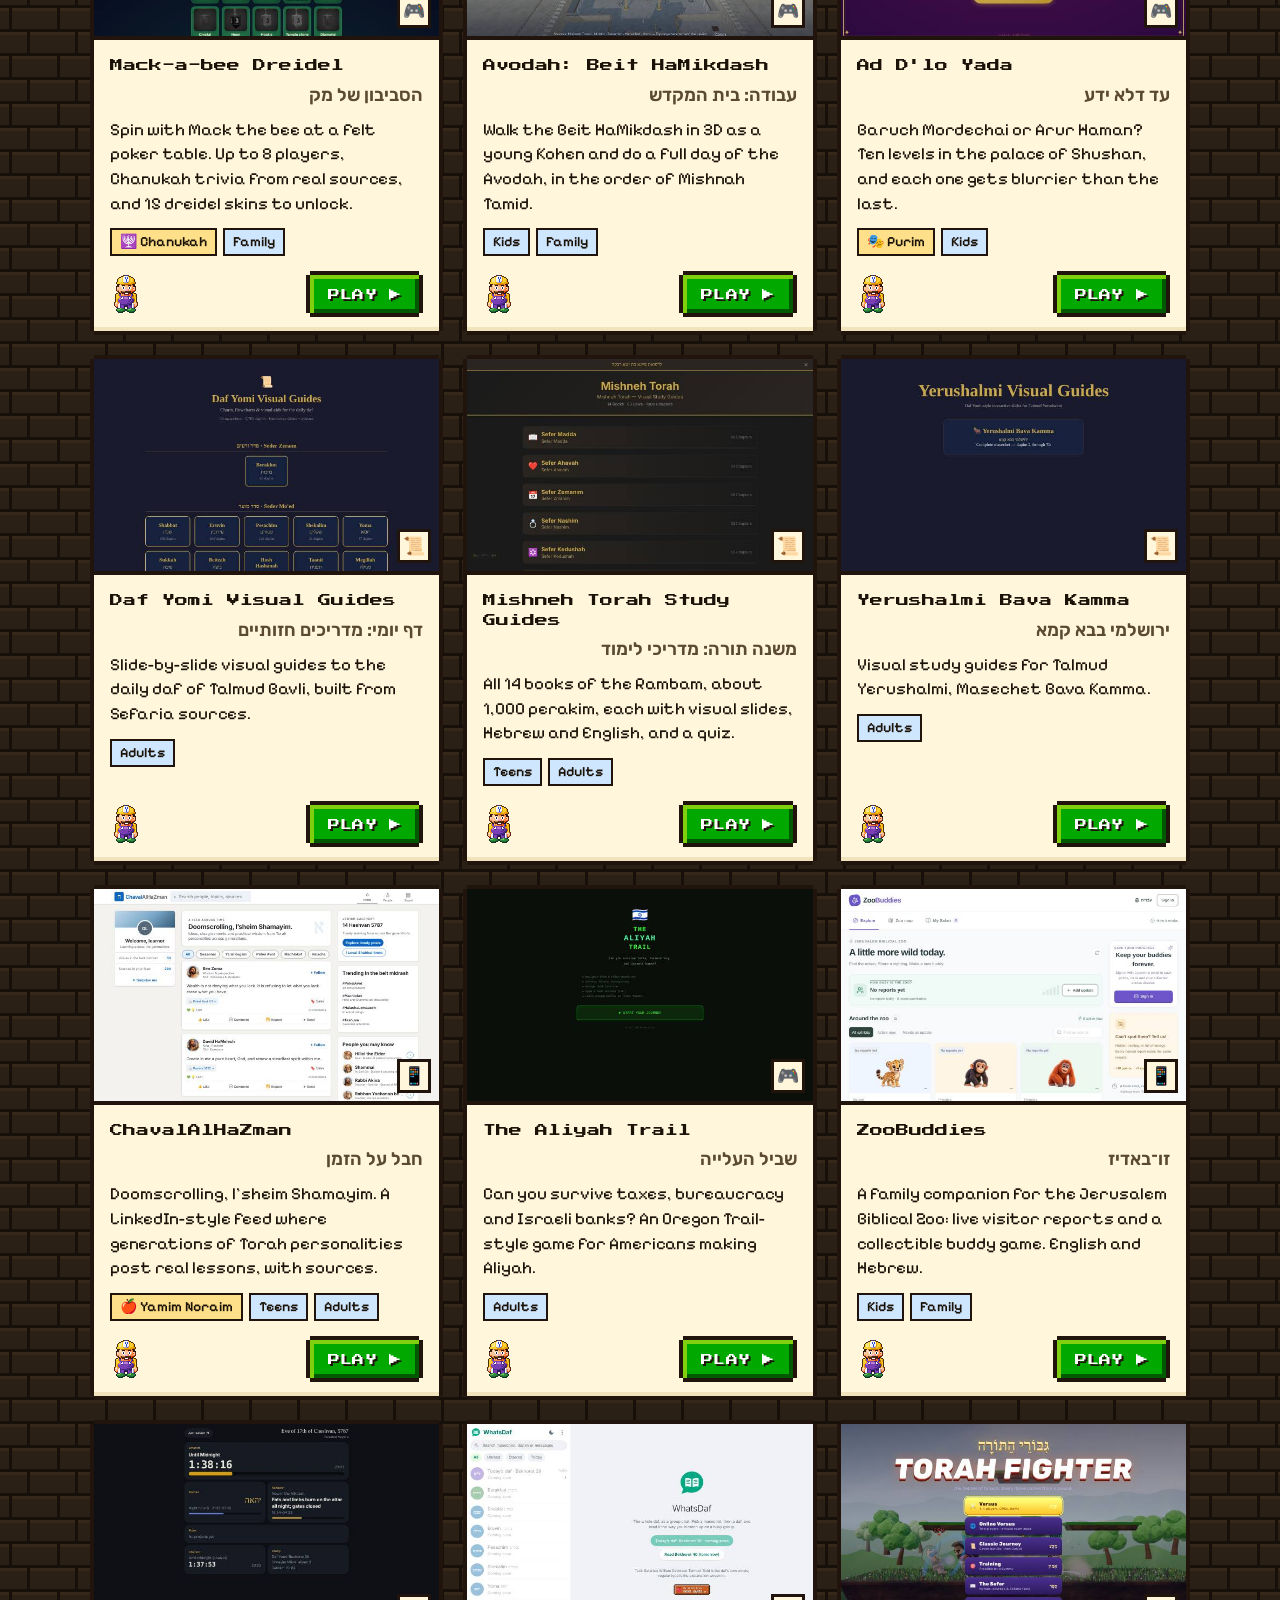
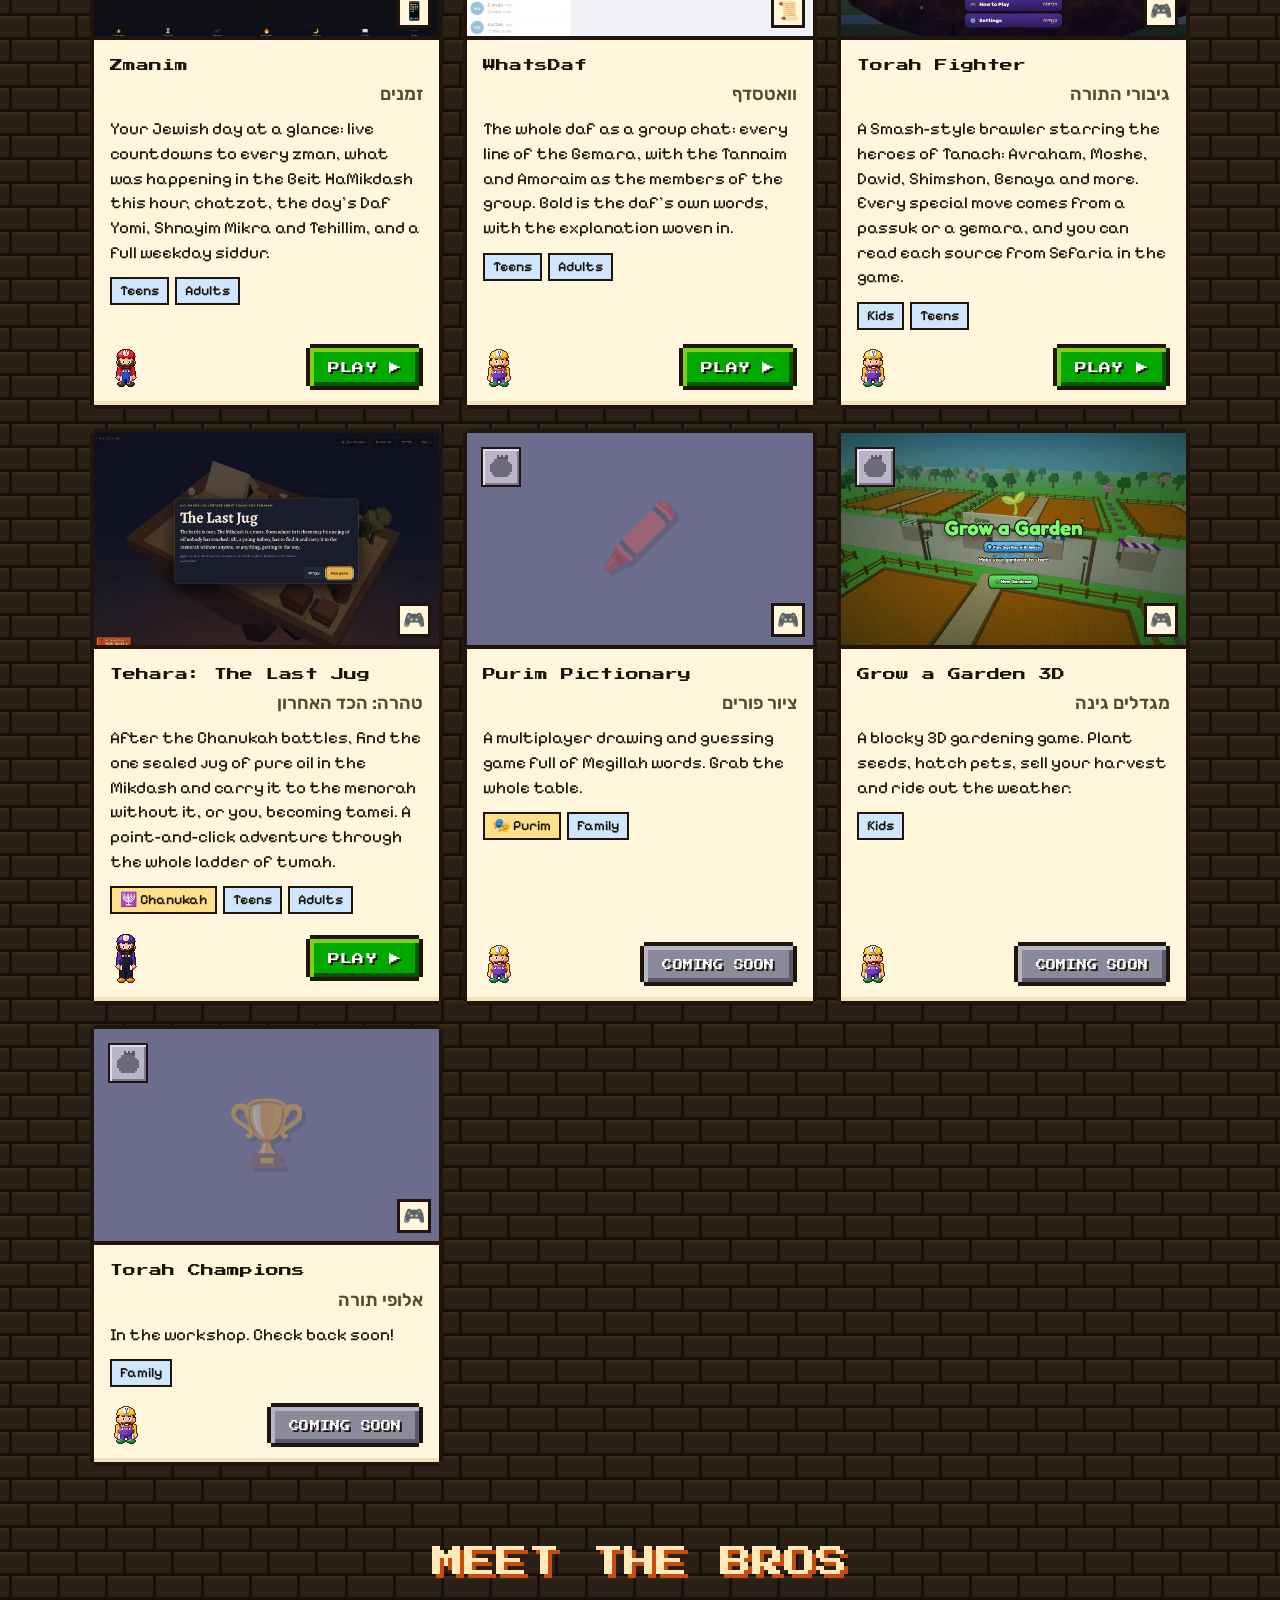
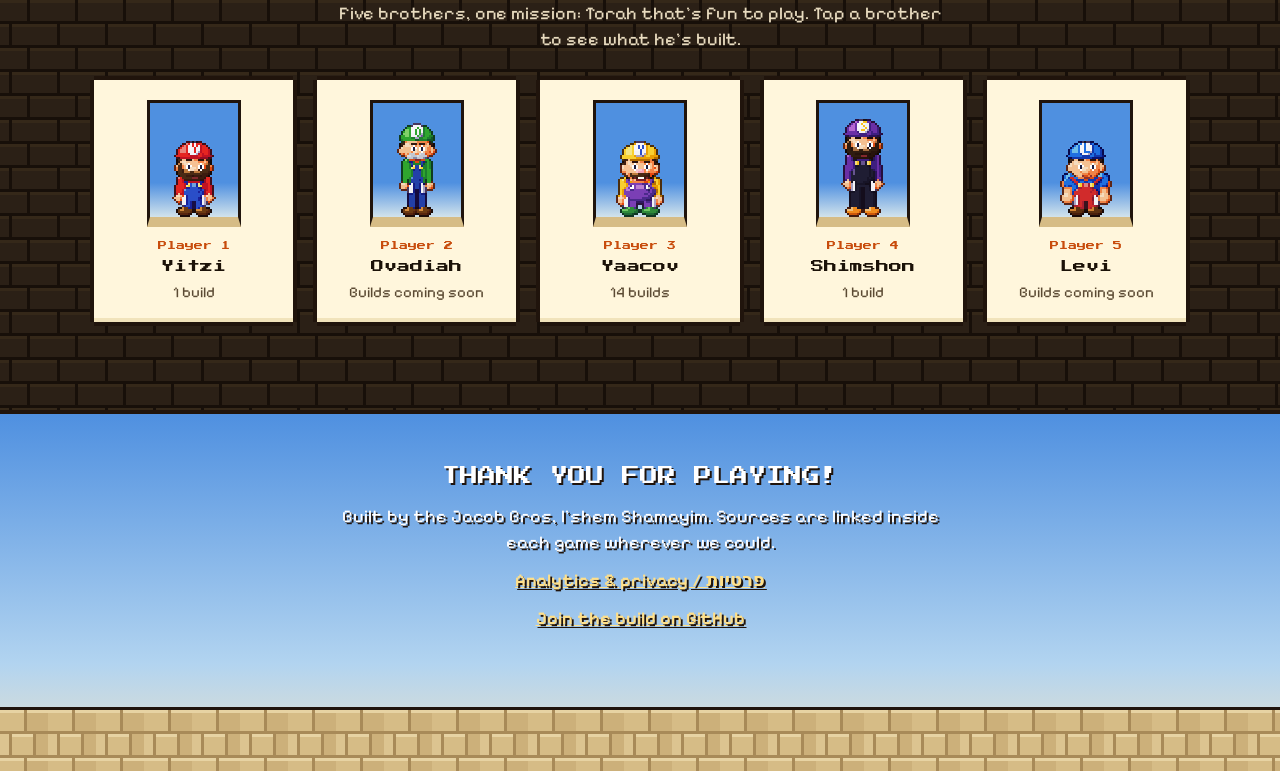
==== commit aedda676: "Add Torah Fighter to the year-round games Smash-style brawler with the heroes of Tanach, with a thum" ====
--- a/index.html
+++ b/index.html
@@ -112,7 +112,7 @@
     <div class="bro-dialog-body" id="bro-dialog-body"></div>
   </dialog>
 
-  <script src="data/games.js?v=bfdb72cc"></script>
+  <script src="data/games.js?v=21668972"></script>
   <script src="js/hub-analytics.js?v=66a1053c" defer></script>
   <script src="data/brothers.js?v=10be86fb"></script>
   <script src="data/sprites.js?v=c6b956e9"></script>
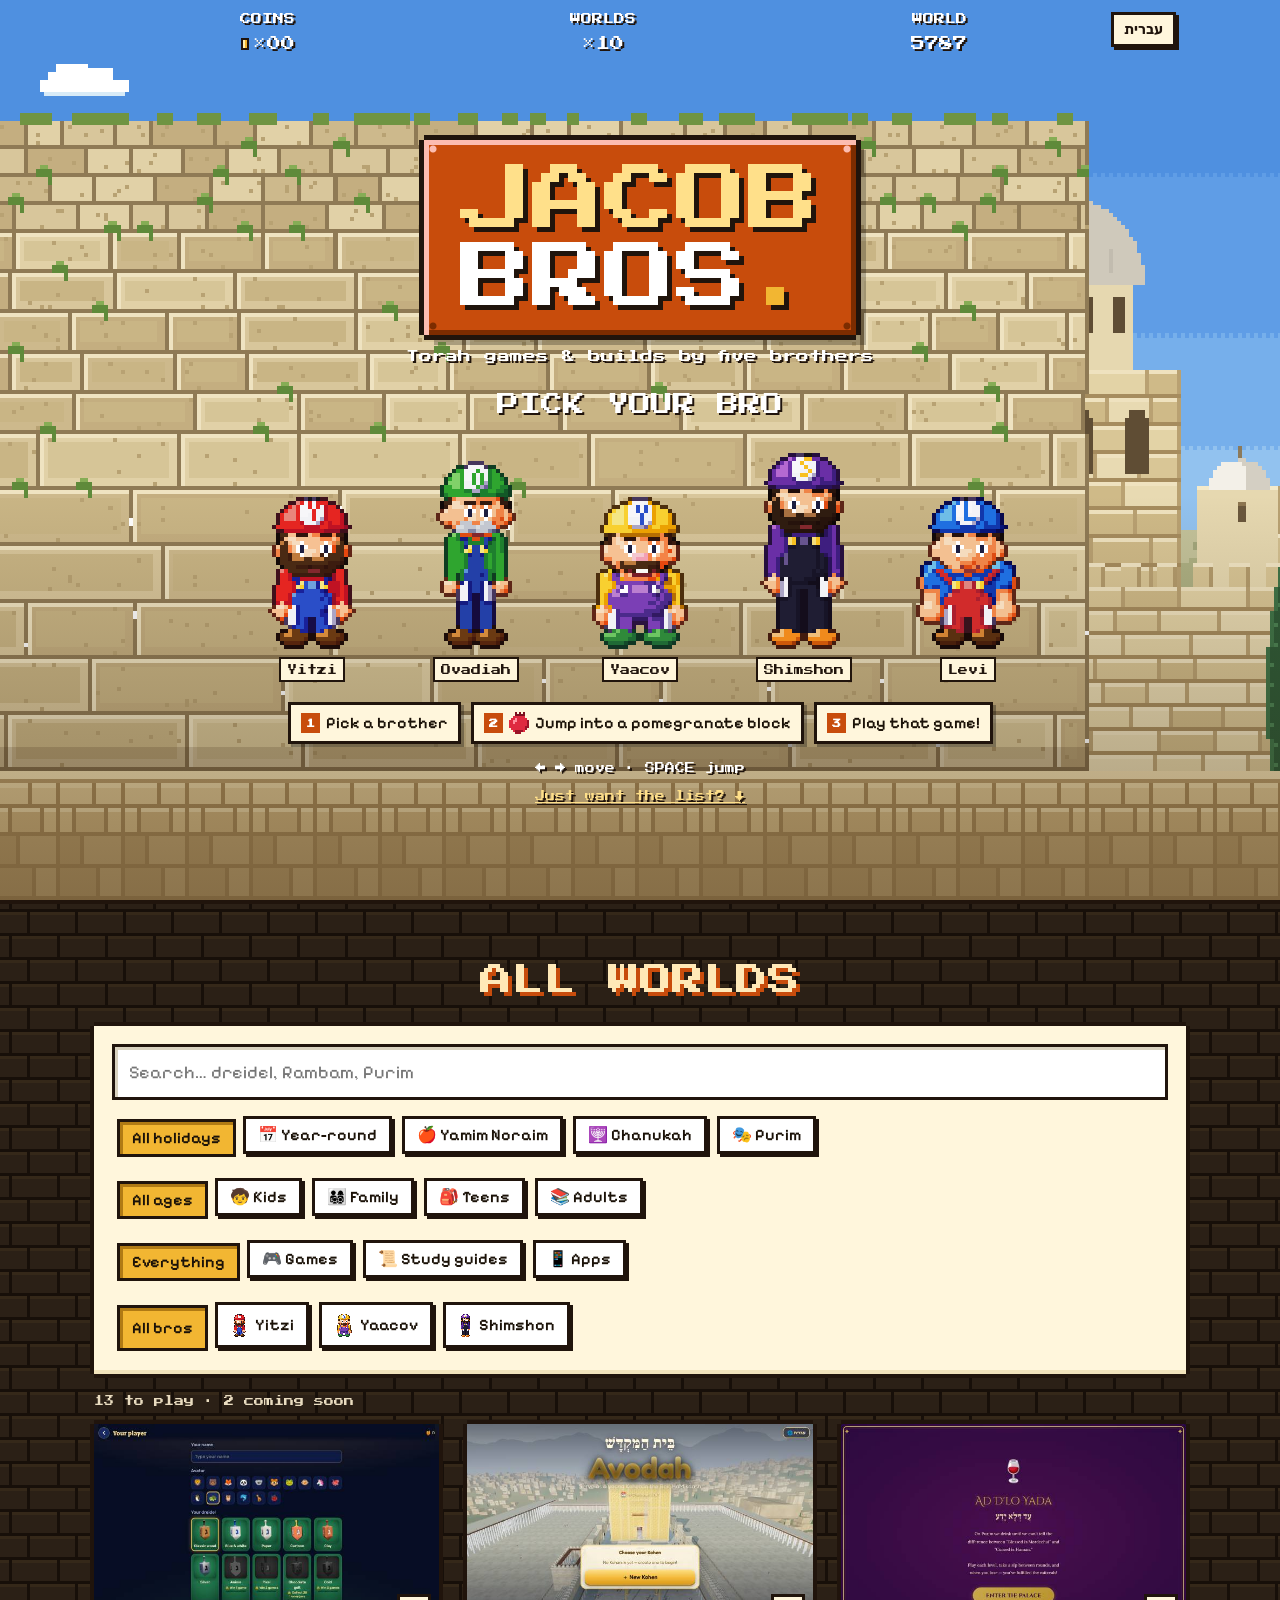
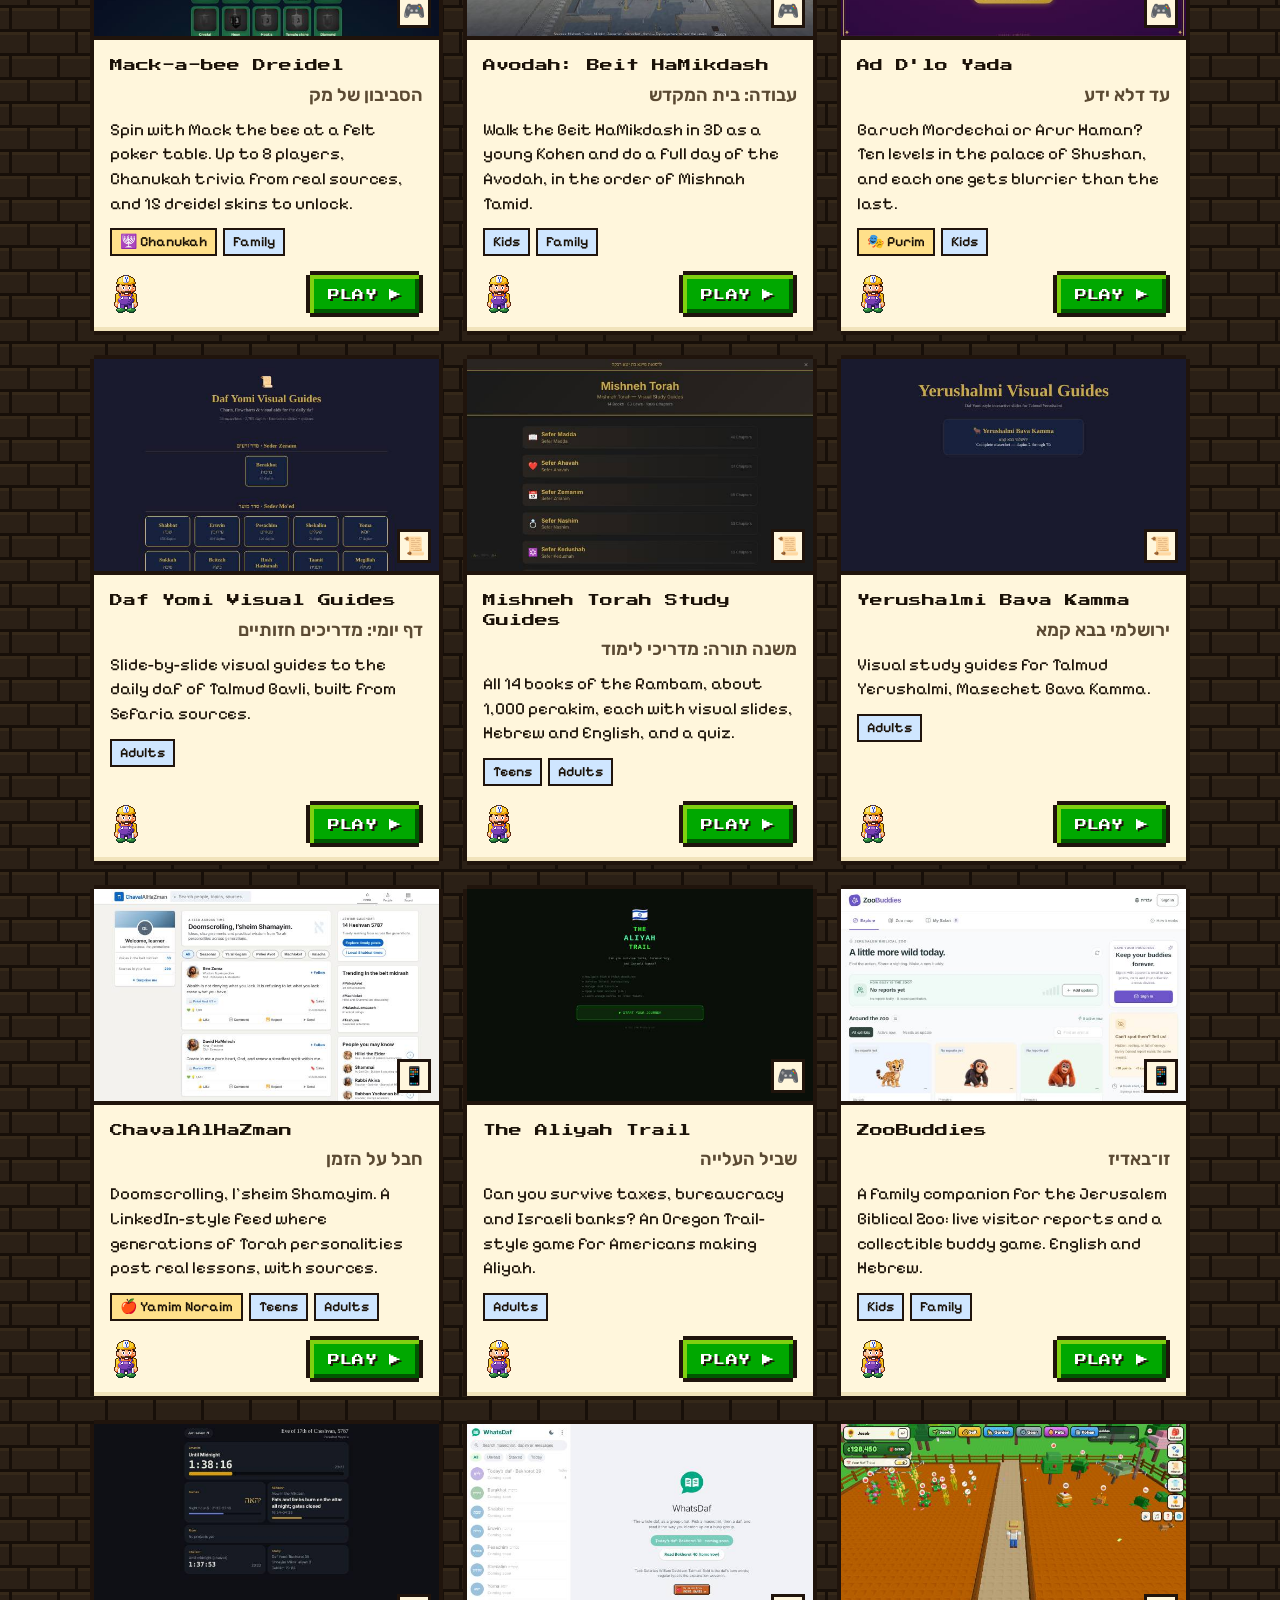
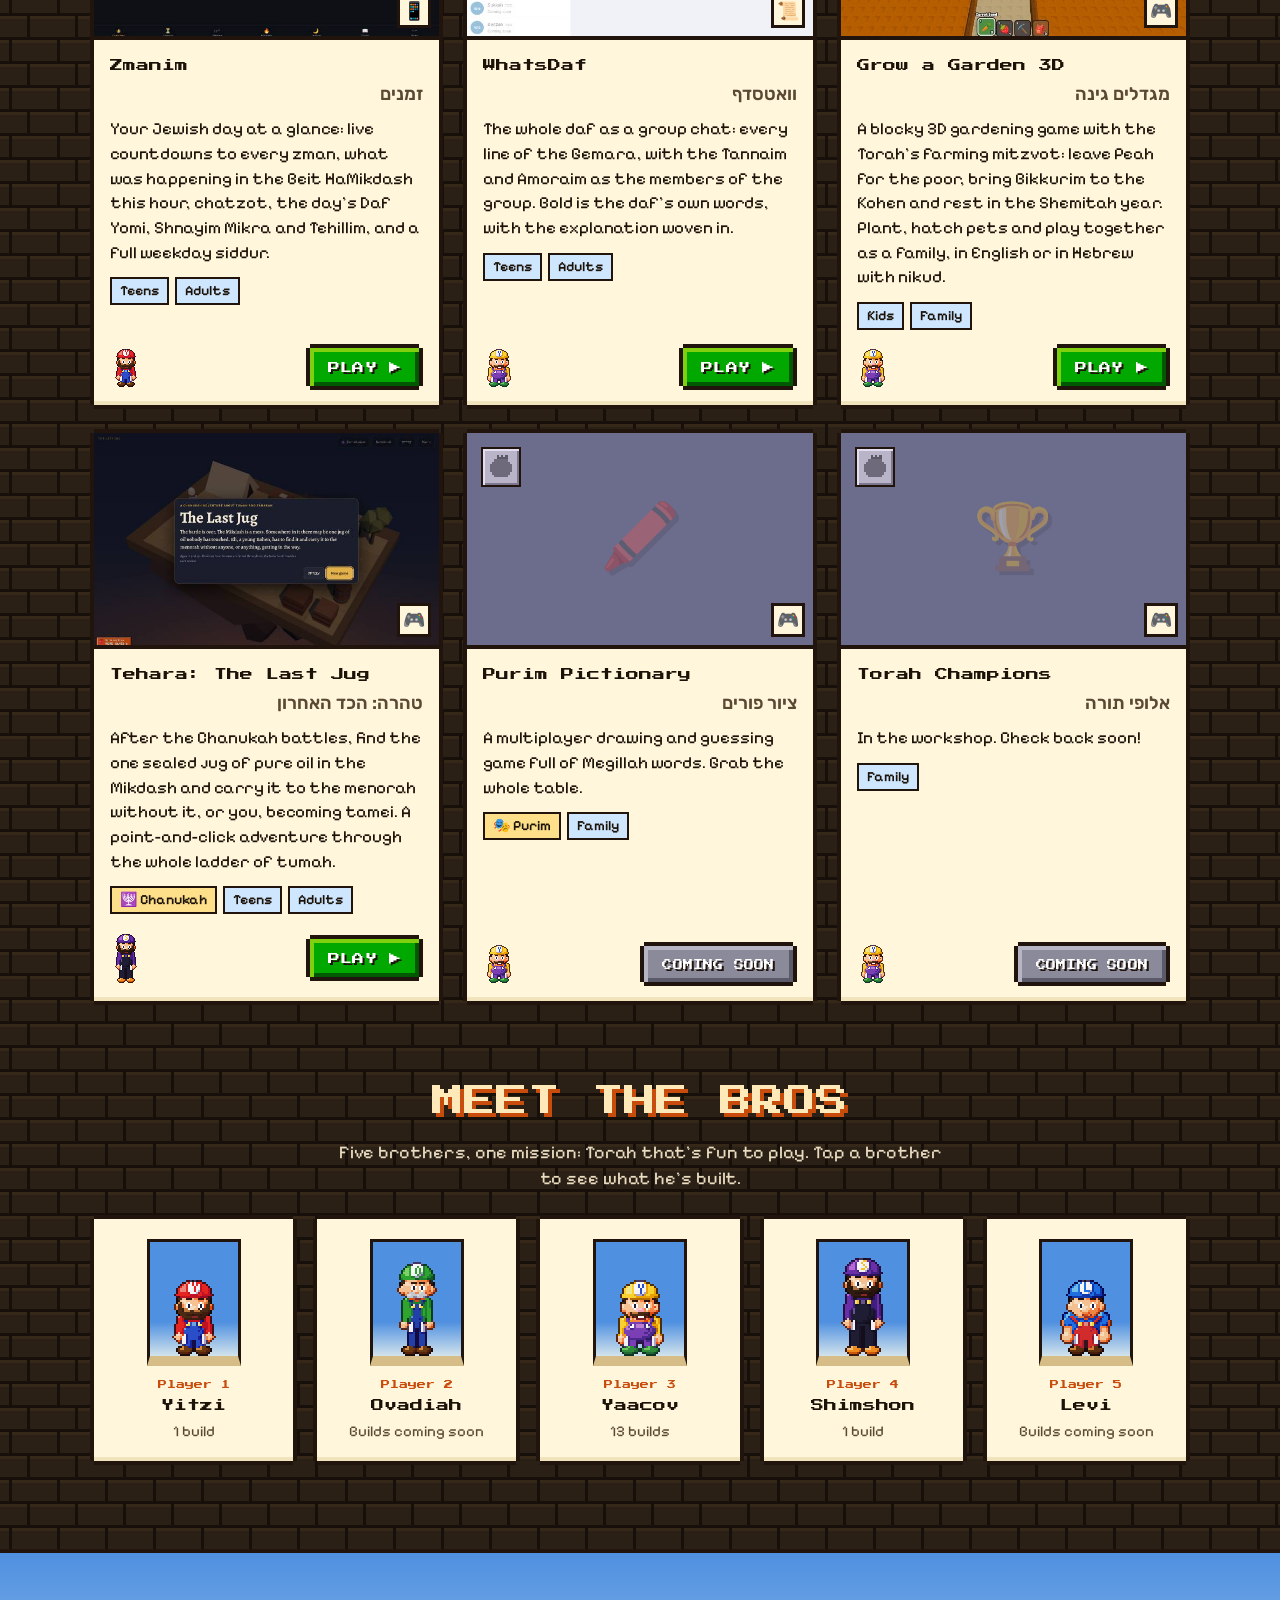
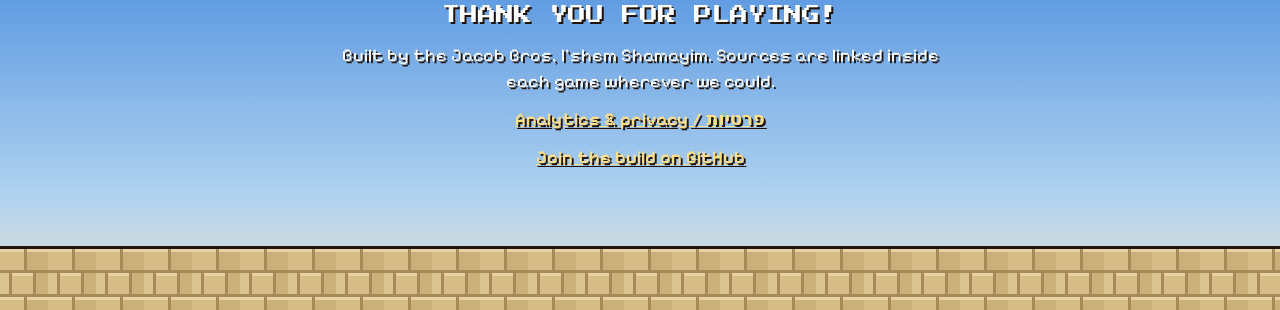
==== commit 805f139d: "Grow a Garden 3D is live: move it from Coming Soon to the year-round games - status "soon" → "live";" ====
--- a/index.html
+++ b/index.html
@@ -112,7 +112,7 @@
     <div class="bro-dialog-body" id="bro-dialog-body"></div>
   </dialog>
 
-  <script src="data/games.js?v=21668972"></script>
+  <script src="data/games.js?v=51470503"></script>
   <script src="js/hub-analytics.js?v=66a1053c" defer></script>
   <script src="data/brothers.js?v=10be86fb"></script>
   <script src="data/sprites.js?v=c6b956e9"></script>
